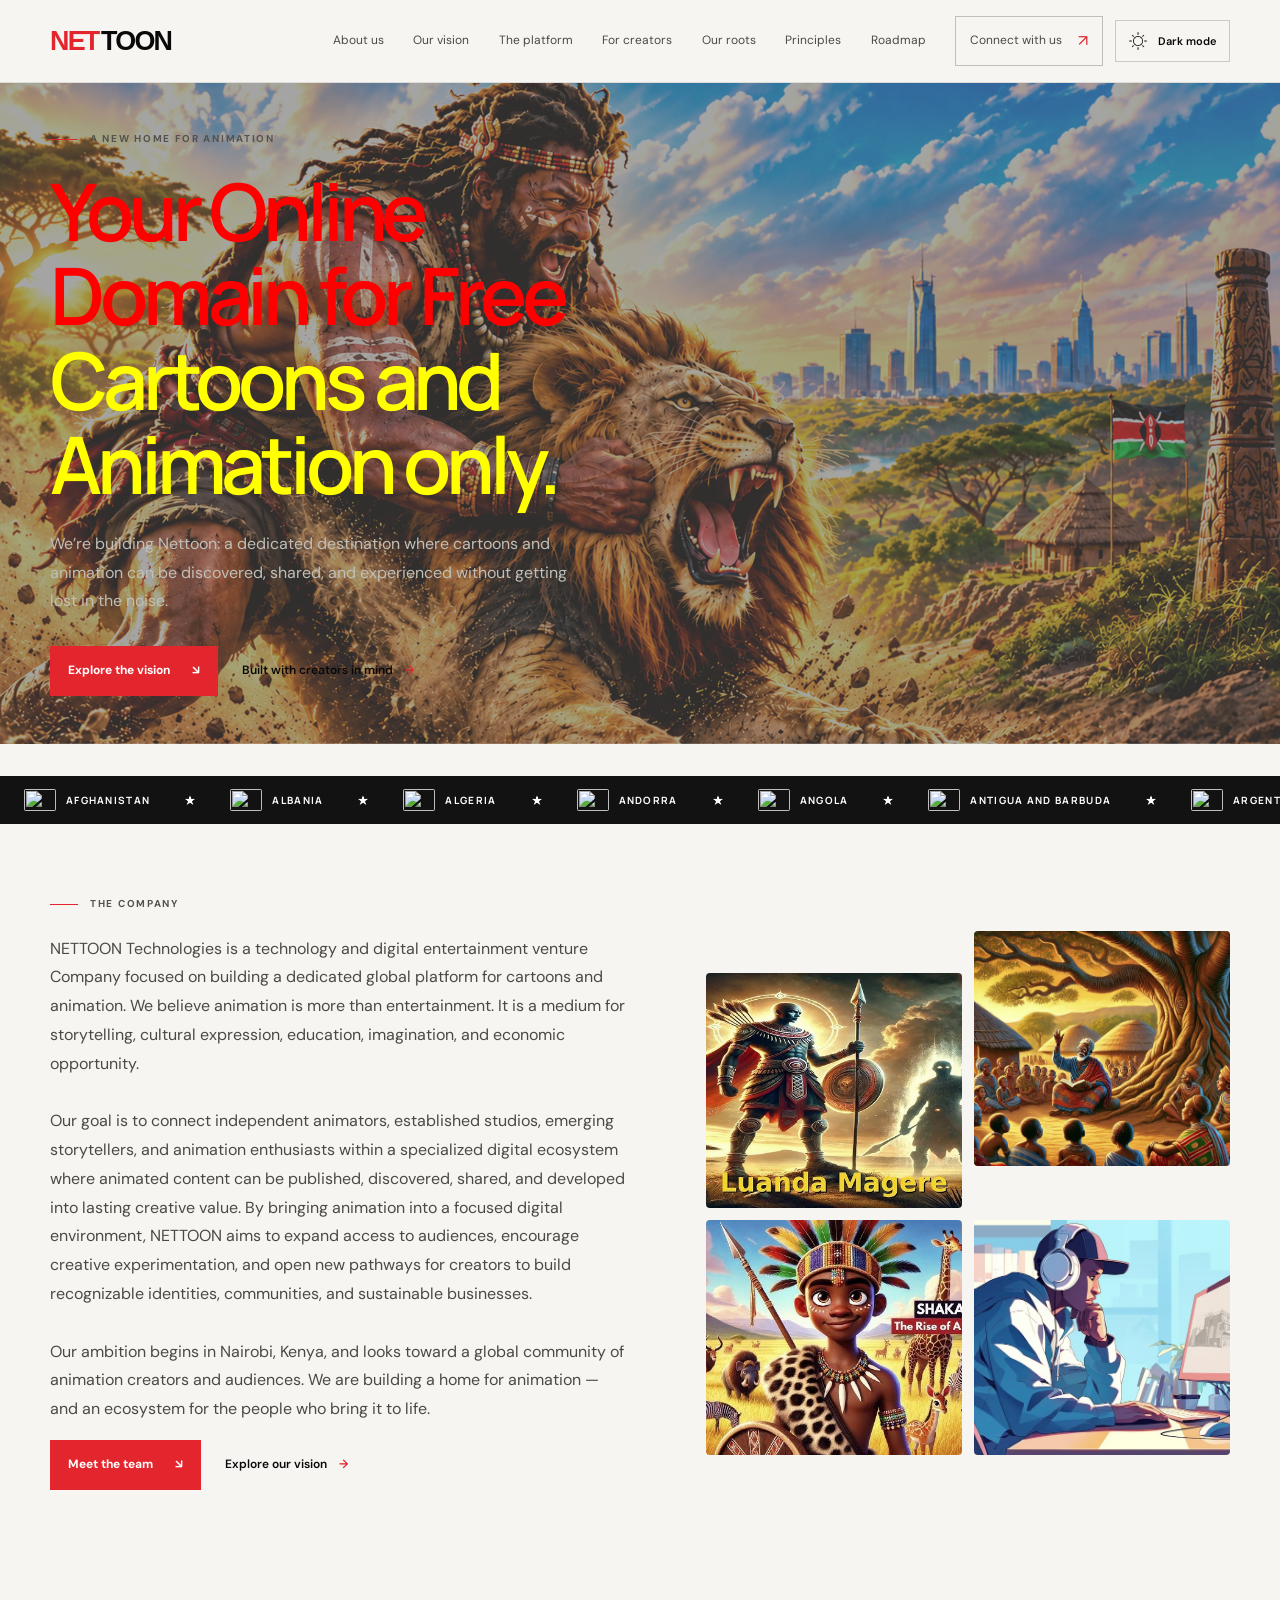
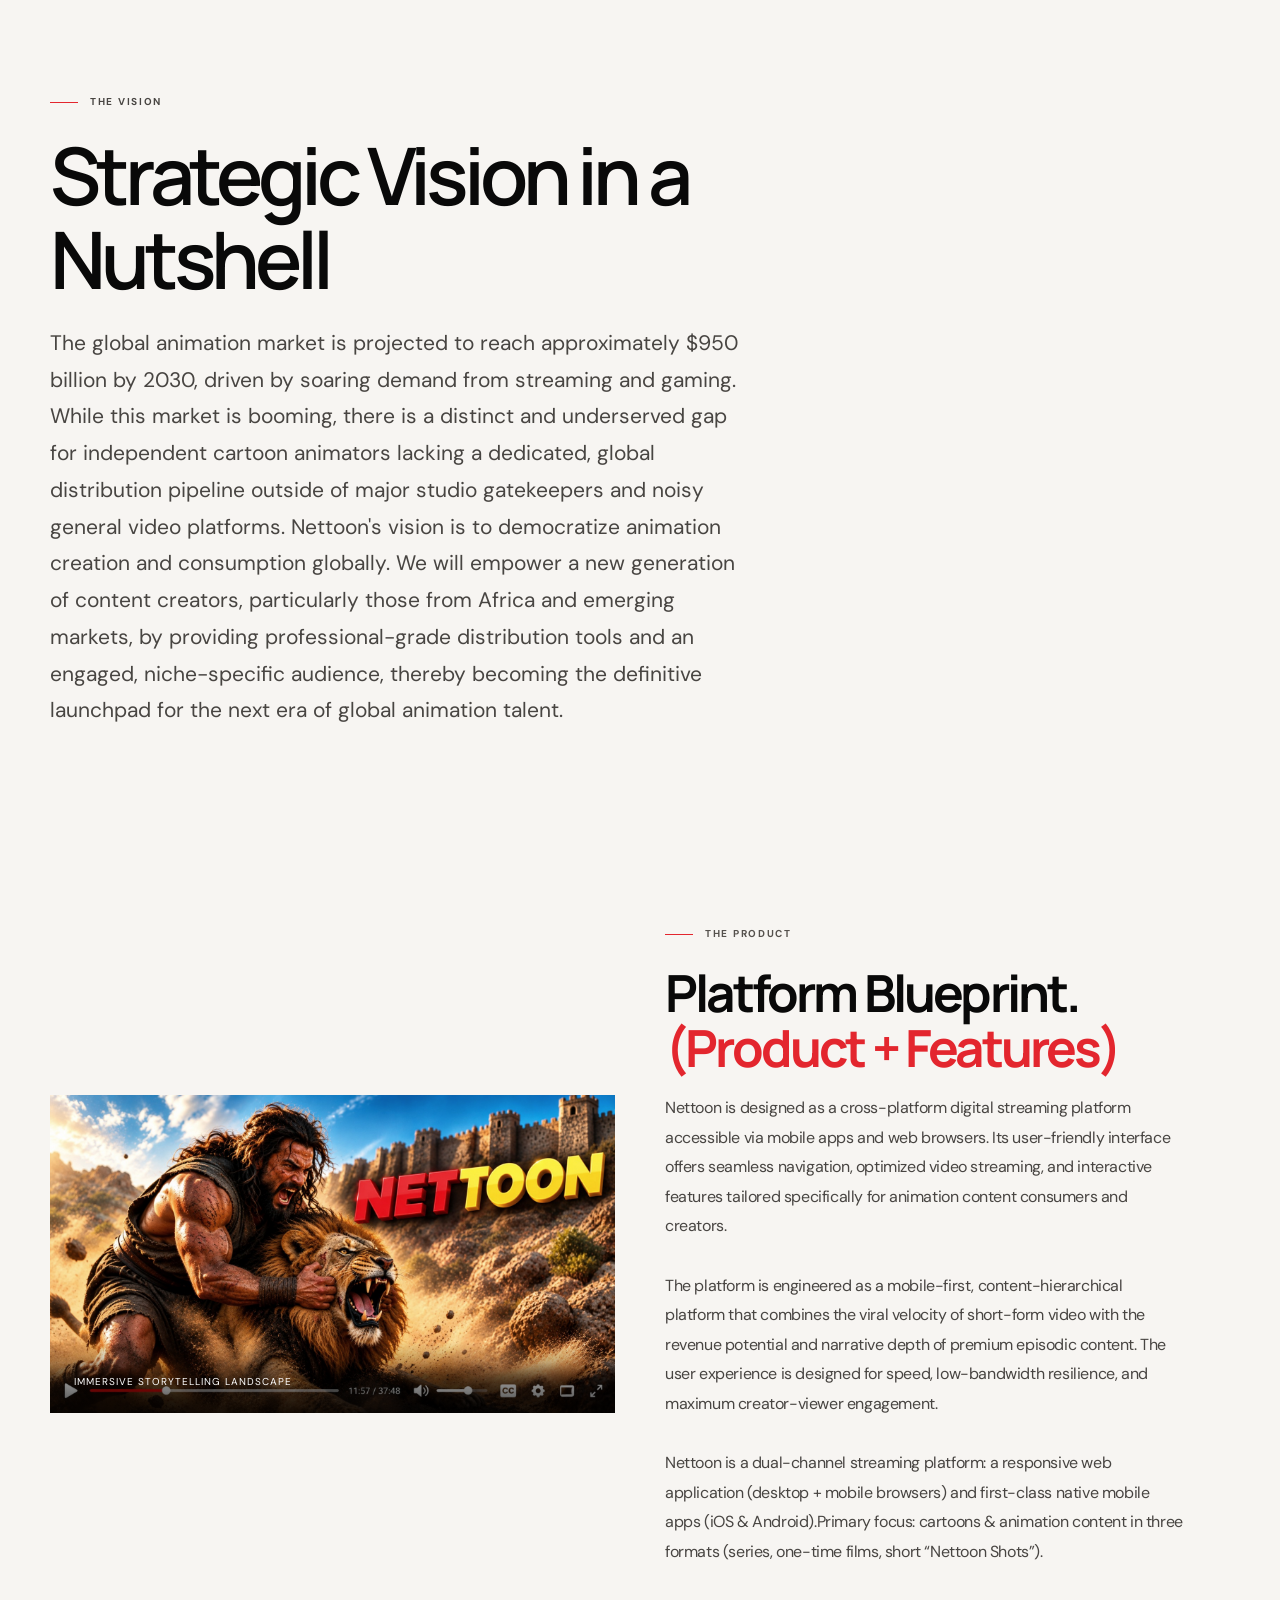
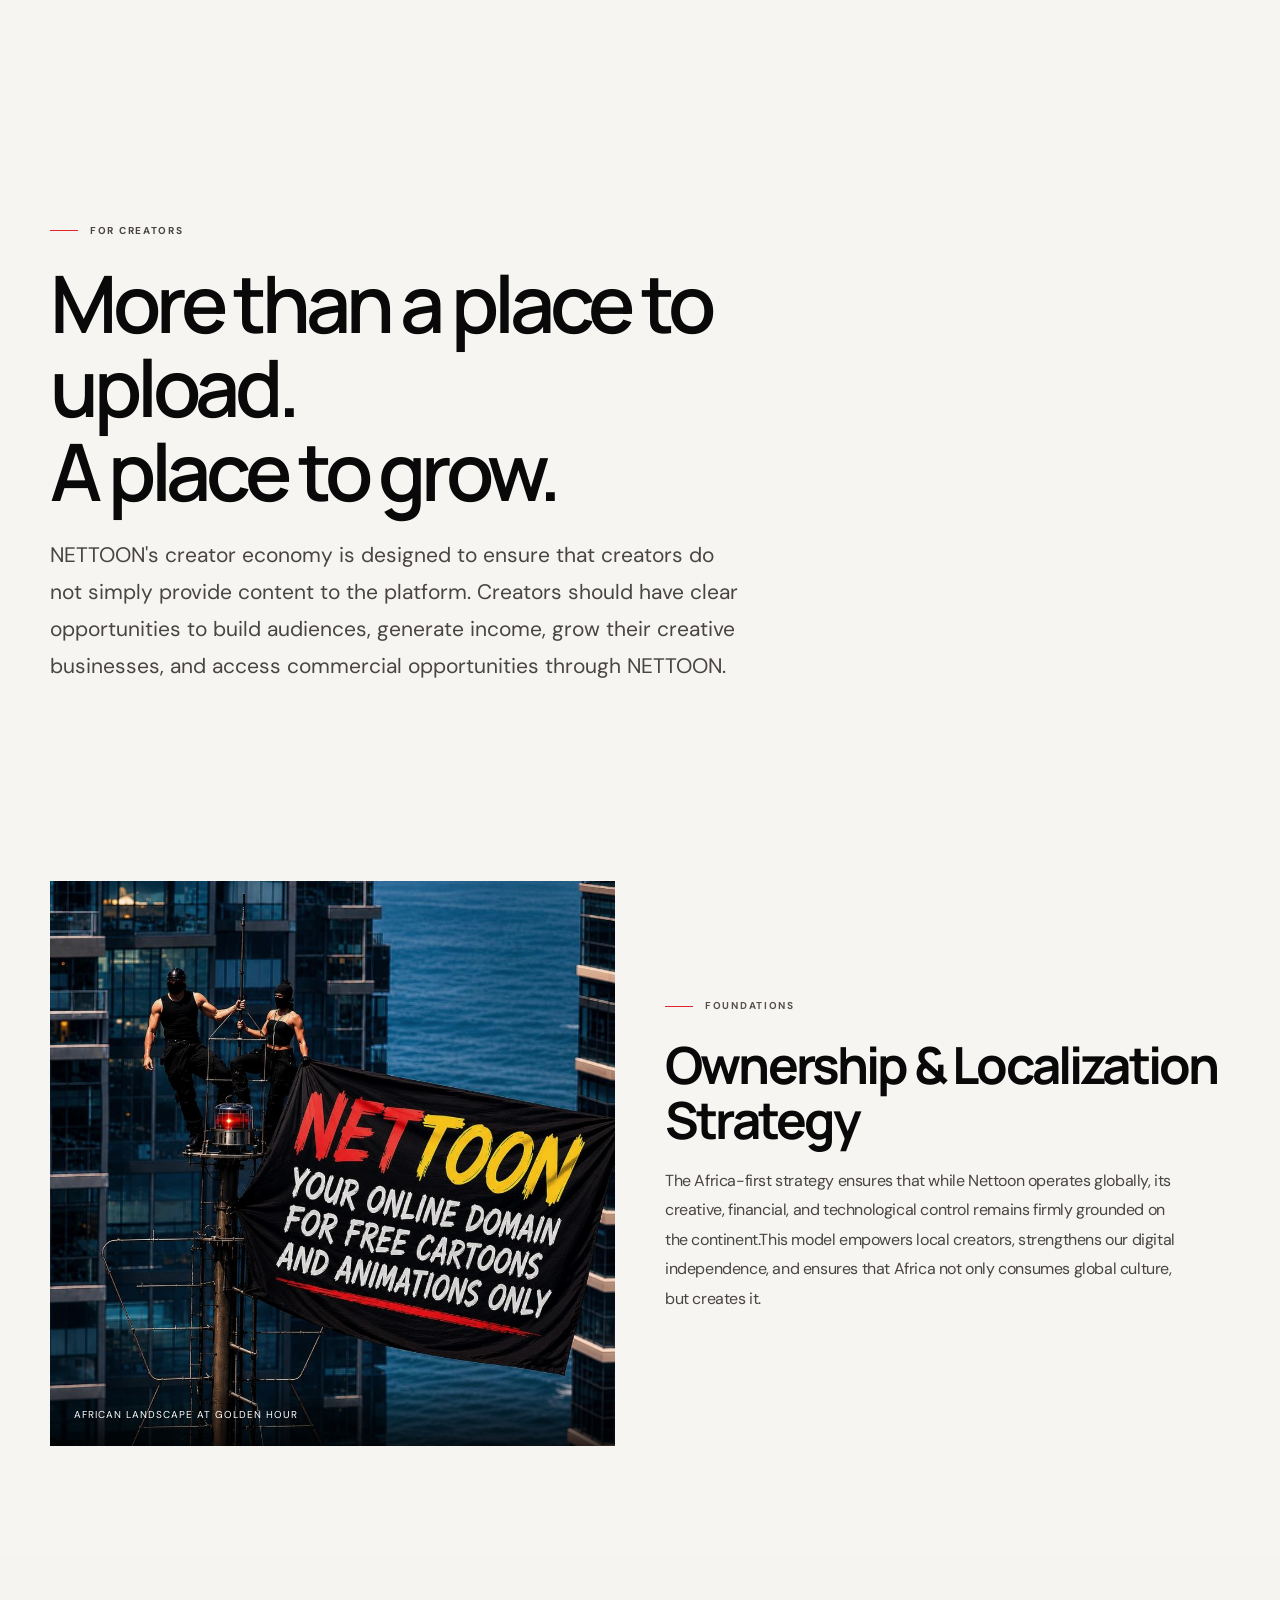
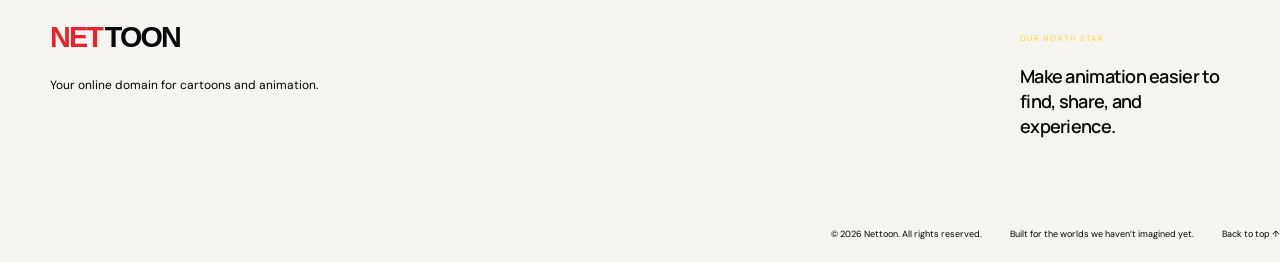
==== index.html @ c1ca2bbd "Add files via upload" ====
<!DOCTYPE html>
<html lang="en">

<head>
    <meta charset="UTF-8">
    <meta name="viewport" content="width=device-width, initial-scale=1.0">
    <meta name="theme-color" content="#f7f5f2">

    <meta name="description" content="Nettoon is building a dedicated home for cartoons and animation — connecting audiences, independent creators, and studios from Africa to the world.">

    <title>Home</title>

    <link rel="preconnect" href="https://fonts.googleapis.com">
    <link rel="preconnect" href="https://fonts.gstatic.com" crossorigin>

    <link href="https://fonts.googleapis.com/css2?family=DM+Sans:wght@400;500;600;700&family=Manrope:wght@400;500;600;700;800&display=swap" rel="stylesheet">

    <link rel="stylesheet" href="styles.css">
    <script src="script.js" defer></script>
</head>

<body>

   
<a class="skip-link" href="#main">Skip to content</a>

<header class="site-header" id="top">
    <div class="container nav-wrap">

        <!-- NETTOON logo -->
        <a class="brand" href="index.html" aria-label="Nettoon home">
            <span class="brand-word">
                <span class="brand-net">NET</span><span class="brand-toon">TOON</span>
            </span>
        </a>

        <!-- Hamburger: stays at the top-right -->
        <button
            class="menu-toggle"
            id="menu-toggle"
            type="button"
            aria-label="Open menu"
            aria-expanded="false"
            aria-controls="primary-nav"
        >
            <span></span>
            <span></span>
            <span></span>
        </button>

        <nav class="primary-nav" id="primary-nav" aria-label="Main navigation">
            <a href="about.html">About us</a>
            <a href="vision.html">Our vision</a>
            <a href="platform.html">The platform</a>
            <a href="creators.html">For creators</a>
            <a href="roots.html">Our roots</a>
            <a href="principles.html">Principles</a>
            <a href="roadmap.html">Roadmap</a>

            <div class="nav-actions">

                <!-- Contact link -->
                <a class="nav-cta" href="contact.html">
                    Connect with us
                    <span aria-hidden="true">↗</span>
                </a>

                <!-- Theme toggle at the bottom -->
                <button
                    class="theme-toggle"
                    type="button"
                    aria-label="Switch to dark mode"
                    title="Switch theme"
                >
                    <img
                        class="theme-toggle-icon"
                        src="theme.png"
                        alt=""
                        width="20"
                        height="20"
                    >
                    <span class="theme-label">Dark mode</span>
                </button>

            </div>
        </nav>

    </div>
</header>

    <main id="main">

        <section class="hero section-shell">

         <img
    class="hero-background-image"
    src="Simba Marara.png"
    alt=""
    aria-hidden="true"
>

            <div class="container hero-layout">

                <div class="hero-copy">

                    <p class="eyebrow">
                        <span class="eyebrow-line"></span>A new home for animation
                    </p>

                    <h1>
                        Your Online Domain for Free <br>
                        <em>Cartoons and Animation only.</em>
                    </h1>

                    <p class="hero-lede">
                        We’re building Nettoon: a dedicated destination where cartoons and animation can be discovered, shared, and experienced without getting lost in the noise.
                    </p>

                    <div class="hero-actions">

                        <a class="button button-primary" href="platform.html">
                            Explore the vision <span aria-hidden="true">↘</span>
                        </a>

                        <a class="text-link" href="creators.html">
                            Built with creators in mind <span aria-hidden="true">→</span>
                        </a>

                    </div>

                    <div class="hero-footnote" style="display: none;">
                        <span class="status-dot"></span>
                        Founded in Nairobi, Kenya
                        <span class="footnote-divider">/</span>
                        Built for a global audience
                    </div>

                </div>

              

            <div class="hero-bottom-rule"></div>

        </section>

   <section class="ticker" aria-label="Countries represented around the world">
    <div class="ticker-track" id="countryTicker"></div>
</section>


 <section class="about-hero">
            <div class="container about-hero-grid">

                <div>
                   <p class="eyebrow eyebrow-dark">
                        <span class="eyebrow-line"></span>The company
                    </p>

                    <h1 style="display:none">
                        NETTOON :
                        <em>Your Online Domain for Free Cartoons and Animations only.</em>
                    </h1>

                    <p class="about-hero-copy">
NETTOON Technologies is a technology and digital entertainment venture Company focused on building a dedicated
 global platform for cartoons and animation.

We believe animation is more than entertainment. It is a medium for storytelling, 
cultural expression, education, imagination, and economic opportunity.
<br><br>
Our goal is to connect independent animators, established studios, emerging storytellers,
 and animation enthusiasts within a specialized digital ecosystem where animated content
  can be published, discovered, shared, and developed into lasting creative value.

By bringing animation into a focused digital environment, NETTOON aims to expand access to
 audiences, encourage creative experimentation, and open new pathways for creators to build
  recognizable identities, communities, and sustainable businesses.
<br><br>
Our ambition begins in Nairobi, Kenya, and looks toward a global community of animation creators
 and audiences.

We are building a home for animation — and an ecosystem for the people who bring it to life.
                    </p>

                    <div class="hero-actions">
                        <a class="button button-primary" href="#team">
                            Meet the team <span aria-hidden="true">↘</span>
                        </a>

                        <a class="text-link" href="vision.html">
                            Explore our vision <span aria-hidden="true">→</span>
                        </a>
                    </div>
                </div>

                <div class="about-photo-mosaic" aria-label="Placeholder images representing the Nettoon team and creative community">

                    <img src="lwanda magere (1).png" alt="Mockup image of a collaborative team meeting">

                    <img src="12 (1).png" alt="Mockup image of creative teammates working together">

                    <img src="images (2).jpeg" alt="Mockup image of a team brainstorming">

                    <img src="IMG-20260404-WA0005.jpg" alt="Mockup image of a team discussion">

                    <span class="about-photo-label" style="display:none">Mockup imagery · replace before launch</span>
                </div>

            </div>
        </section>

         <section class="subpage-hero">
            <div class="container">
                <p class="eyebrow">
                    <span class="eyebrow-line"></span>
                The Vision
                </p>

                <h1>Strategic Vision in a Nutshell</h1>

                <p class="hero-lede">
                    The global animation market is projected to reach approximately $950 billion by
                     2030, driven by soaring demand from streaming and gaming. While this market is booming, 
                    there is a distinct and underserved gap for independent cartoon animators lacking
                     a dedicated, global distribution pipeline outside of major studio gatekeepers
                      and noisy general video platforms.
Nettoon's vision is to democratize animation creation and consumption globally. We will empower
 a new generation of content creators, particularly those from Africa and emerging markets,
  by providing professional-grade distribution tools and an engaged, niche-specific audience,
   thereby becoming the definitive launchpad for the next era of global animation talent.</p>

            </div>
        </section>


        
       <section class="section editorial-photo-section">
            <div class="container editorial-photo-layout">
                <div class="editorial-photo-copy">
                    <p class="eyebrow eyebrow-dark">
                        <span class="eyebrow-line"></span>
                    The Product
                    </p>

          <h2>
                   Platform Blueprint.<br>
                        <em>(Product + Features)</em>
                    </h2>

                    <p class="large-copy">

Nettoon is designed as a cross-platform digital streaming platform accessible via mobile apps and web browsers. Its user-friendly interface offers seamless navigation, optimized video streaming, and interactive features tailored specifically for animation content consumers and creators.
<br><br>The platform is engineered as a mobile-first, content-hierarchical platform that combines the viral velocity of short-form video with the revenue potential and narrative depth of premium episodic content. The user experience is designed for speed, low-bandwidth resilience, and maximum creator-viewer engagement.
<br><br>Nettoon is a dual-channel streaming platform: a responsive web application (desktop + mobile browsers) and first-class native mobile apps (iOS & Android).Primary focus: cartoons & animation content in three formats (series, one-time films, short “Nettoon Shots”).


               </div>

                <figure class="editorial-photo">
                    <img
                        src="simba.jpg"
                        alt="Immersive storytelling landscape"
                        loading="lazy"
                    >
                    <figcaption>Immersive storytelling landscape</figcaption>
                </figure>
            </div>
        </section>


         <section class="subpage-hero">

            <div class="container">

                <p class="eyebrow">
                    <span class="eyebrow-line"></span>For Creators
                </p>

                <h1>
                    More than a place to upload.<br>
                    A place to grow.
                </h1>

                <p class="hero-lede">
NETTOON's creator economy is designed to ensure that creators do not simply provide content to the
 platform. Creators should have clear opportunities to build audiences, generate income, grow 
 their creative businesses, and access commercial opportunities through NETTOON.                </p>

            

            </div>

        </section>

        
        <section class="section editorial-photo-section">
            <div class="container editorial-photo-layout">
                <div class="editorial-photo-copy">
                    <p class="eyebrow eyebrow-dark">
                        <span class="eyebrow-line"></span>
                    Foundations
                    </p>

                    <h2>Ownership & Localization Strategy</h2>

                    <p class="large-copy">
                   The Africa-first strategy ensures that while Nettoon operates globally, 
                   its creative, financial, and technological control remains firmly grounded on
                    the continent.This model empowers local creators, strengthens our digital 
                    independence, and ensures that Africa not only consumes global culture, 
                    but creates it.</p>
                </div>

                <figure class="editorial-photo">
                    <img
                        src="2.jpeg"
                        alt="African landscape at golden hour"
                        loading="lazy"
                    >
                    <figcaption>African landscape at golden hour</figcaption>
                </figure>
            </div>
        </section>

 

    </main>

    <footer class="site-footer">

        <div class="container footer-main">

            <div class="footer-brand-block">

                <a class="brand brand-footer" href="index.html" aria-label="Nettoon home">

       
<a class="brand brand-footer" href="index.html" aria-label="Nettoon home">
    <span class="brand-word">
        <span class="brand-net">NET</span><span class="brand-toon">TOON</span>
    </span>
</a>


                <p>Your online domain for cartoons and animation.</p>

                <span class="footer-origin" style="display: none;">Made with ambition in Nairobi, Kenya.</span>

            </div>



       

            <div class="footer-note">
                <span class="footer-note-label">OUR NORTH STAR</span>
                <p>Make animation easier to find, share, and experience.</p>

            </div>

        </div>

        <div class="container footer-bottom">
            <span>© <span id="year"></span> Nettoon. All rights reserved.</span>
            <span>Built for the worlds we haven’t imagined yet.</span>
            <a href="index.html#top">Back to top ↑</a>
        </div>

    </footer>

    <div class="toast" role="status" aria-live="polite" aria-atomic="true"></div>

</body>
</html>
---- styles.css ----
:root {
  --ink: #10110f;
  --ink-soft: #191a17;
  --paper: #f2efe8;
  --paper-deep: #e7e1d6;
  --white: #fbfaf7;
  --muted: #a7a69e;
  --muted-dark: #65645d;
  --clay: #b85f42;
  --clay-light: #d58a65;
  --ochre: #d4a95f;
  --line-dark: rgba(255,255,255,.14);
  --line-light: rgba(16,17,15,.17);
  --font-body: "DM Sans",Arial,sans-serif;
  --font-display: "Manrope",Arial,sans-serif;
  --container: 1180px;
}
* {
  box-sizing: border-box;
}
html {
  scroll-behavior: smooth;
  scroll-padding-top: 88px;
}
body {
  margin: 0;
  background: transparent;
  color: var(--white);
  font-family: var(--font-body);
  font-size: 16px;
  line-height: 1.65;
  -webkit-font-smoothing: antialiased;
}
body.menu-open {
  overflow: hidden;
}
a {
  color: inherit;
  text-decoration: none;
}
button {
  font: inherit;
  cursor: pointer;
}
::selection {
  background: var(--ochre);
  color: var(--ink);
}
.container {
  width: min(var(--container),calc(100% - 56px));
  margin-inline: auto;
}
.section {
  padding: 112px 0;
}
.section-shell {
  position: relative;
  overflow: hidden;
}
.skip-link {
  position: fixed;
  left: 16px;
  top: -80px;
  z-index: 1000;
  background: var(--ochre);
  color: var(--ink);
  padding: 10px 14px;
  border-radius: 4px;
}
.skip-link:focus {
  top: 16px;
}
.site-header {
  position: sticky;
  top: 0;
  z-index: 100;
  background: rgba(16,17,15,.92);
  backdrop-filter: blur(18px);
  border-bottom: 1px solid rgba(255,255,255,.09);
}
.nav-wrap {
  min-height: 82px;
  display: flex;
  align-items: center;
  justify-content: space-between;
  gap: 32px;
}
.brand {
  display: inline-flex;
  align-items: center;
  gap: 10px;
  flex-shrink: 0;
}
.brand-mark {
  width: 34px;
  height: 34px;
  border: 1px solid var(--ochre);
  color: var(--ochre);
  display: grid;
  place-items: center;
  font-family: var(--font-display);
  font-weight: 800;
  font-size: 18px;
  transform: rotate(-7deg);
  border-radius: 9px 2px 9px 2px;
}
.brand-mark span {
  transform: rotate(7deg);
}
.brand-word {
  font: 800 23px/1 var(--font-display);
  letter-spacing: -.08em;
}
.brand-word span {
  color: var(--ochre);
}
.primary-nav {
  display: flex;
  align-items: center;
  justify-content: center;
  gap: clamp(16px,2.3vw,34px);
}
.primary-nav a {
  color: #c8c7c0;
  font-size: 12px;
  transition: color .2s;
}
.primary-nav a:hover,.primary-nav a:focus-visible {
  color: var(--ochre);
}
.nav-cta {
  display: inline-flex;
  align-items: center;
  gap: 16px;
  padding: 11px 14px;
  border: 1px solid rgba(255,255,255,.23);
  font-size: 12px;
  white-space: nowrap;
  transition: background .2s,color .2s,border-color .2s;
}
.nav-cta span {
  color: var(--ochre);
  font-size: 16px;
}
.nav-cta:hover {
  background: var(--ochre);
  color: var(--ink);
  border-color: var(--ochre);
}
.nav-cta:hover span {
  color: var(--ink);
}
.menu-toggle {
  display: none;
}
.eyebrow {
  display: flex;
  align-items: center;
  gap: 12px;
  margin: 0 0 22px;
  color: #c5c3b9;
  font-size: 10px;
  font-weight: 700;
  letter-spacing: .17em;
  text-transform: uppercase;
}
.eyebrow-dark {
  color: #6c6b62;
}
.eyebrow-line {
  display: inline-block;
  width: 28px;
  height: 1px;
  background: var(--ochre);
}
h1,h2,h3,p {
  margin-top: 0;
}
h1,h2 {
  font-family: var(--font-display);
  letter-spacing: -.065em;
  font-weight: 600;
}
h1 {
  font-size: clamp(44px,6.2vw,82px);
  line-height: 1.06;
  margin-bottom: 24px;
  max-width: 760px;
}
h2 {
  font-size: clamp(36px,4.6vw,60px);
  line-height: 1.12;
  margin-bottom: 24px;
}
h1 em,h2 em {
  color: var(--ochre);
  font-style: normal;
}
.section-light h2 em,.section-paper h2 em {
  color: var(--clay);
}
.large-copy {
  font-size: clamp(18px,1.7vw,22px);
  line-height: 1.55;
  letter-spacing: -.025em;
}
.button {
  display: inline-flex;
  align-items: center;
  justify-content: center;
  gap: 22px;
  padding: 14px 18px;
  min-height: 50px;
  font-size: 12px;
  font-weight: 700;
  transition: transform .2s,background .2s,color .2s;
}
.button:hover {
  transform: translateY(-2px);
}
.button-primary {
  background: var(--ochre);
  color: var(--ink);
}
.button-primary:hover {
  background: #e0bb79;
}
.button-dark {
  background: var(--ink);
  color: var(--white);
}
.button-dark:hover {
  background: var(--clay);
}
.text-link {
  display: inline-flex;
  align-items: center;
  gap: 12px;
  font-size: 12px;
  font-weight: 600;
}
.text-link span {
  color: var(--ochre);
  transition: transform .2s;
}
.text-link:hover span {
  transform: translateX(4px);
}
.text-link-dark {
  color: var(--ink);
}
.text-link-dark span {
  color: var(--clay);
}
.underlined-link {
  display: inline-flex;
  gap: 24px;
  padding-bottom: 7px;
  border-bottom: 1px solid var(--ink);
  font-size: 12px;
  font-weight: 700;
}
.underlined-link span {
  color: var(--clay);
}
.hero {
  min-height: 690px;
  display: flex;
  align-items: center;
  background: var(--ink);
}
.hero-grid-pattern {
  position: absolute;
  inset: 0;
  pointer-events: none;
  opacity: .15;
  background-image: linear-gradient(rgba(255,255,255,.08) 1px,transparent 1px),linear-gradient(90deg,rgba(255,255,255,.08) 1px,transparent 1px);
  background-size: 80px 80px;
  mask-image: linear-gradient(90deg,black,transparent 85%);
}
.hero-layout {
  display: grid;
  grid-template-columns: 1.04fr .96fr;
  align-items: center;
  gap: 40px;
  padding-block: 88px 95px;
  position: relative;
  z-index: 1;
}
.hero-copy {
  position: relative;
  z-index: 2;
}
.hero-lede {
  max-width: 520px;
  color: #c0bfb7;
  font-size: 16px;
  line-height: 1.8;
  margin-bottom: 30px;
}
.hero-actions {
  display: flex;
  flex-wrap: wrap;
  align-items: center;
  gap: 24px;
}
.hero-footnote {
  display: flex;
  align-items: center;
  gap: 10px;
  color: #85857d;
  margin-top: 54px;
  font-size: 10px;
  letter-spacing: .04em;
}
.status-dot {
  width: 6px;
  height: 6px;
  border-radius: 50%;
  background: var(--ochre);
  box-shadow: 0 0 0 4px rgba(212,169,95,.12);
}
.footnote-divider {
  color: #4d4e47;
}
.hero-art {
  min-height: 470px;
  position: relative;
  isolation: isolate;
}
.art-orbit {
  position: absolute;
  border: 1px solid rgba(212,169,95,.2);
  border-radius: 50%;
  transform: rotate(-28deg);
}
.orbit-one {
  width: 420px;
  height: 230px;
  top: 95px;
  left: 10px;
}
.orbit-two {
  width: 350px;
  height: 440px;
  top: 10px;
  left: 50px;
  transform: rotate(37deg);
  border-color: rgba(255,255,255,.12);
}
.art-core {
  position: absolute;
  width: 116px;
  height: 116px;
  border-radius: 50%;
  background: var(--ochre);
  color: var(--ink);
  left: 42%;
  top: 38%;
  display: flex;
  flex-direction: column;
  justify-content: center;
  align-items: center;
  box-shadow: 0 0 0 18px rgba(212,169,95,.06),0 0 70px rgba(212,169,95,.13);
  z-index: 2;
}
.art-core span {
  font: 800 35px/.9 var(--font-display);
  letter-spacing: -.09em;
}
.art-core small {
  margin-top: 8px;
  font-size: 7px;
  line-height: 1.3;
  letter-spacing: .12em;
  text-align: center;
}
.art-card {
  position: absolute;
  width: 175px;
  height: 190px;
  padding: 13px;
  background: #24241f;
  border: 1px solid rgba(255,255,255,.15);
  box-shadow: 0 20px 50px rgba(0,0,0,.25);
}
.art-card-one {
  top: 15px;
  left: 0;
  transform: rotate(-8deg);
}
.art-card-two {
  top: 120px;
  right: 0;
  transform: rotate(7deg);
  background: #33312a;
}
.art-card-three {
  bottom: 15px;
  left: 20%;
  transform: rotate(4deg);
  background: #9b4d35;
}
.art-index {
  font-size: 8px;
  letter-spacing: .14em;
  color: #c8c5b9;
}
.art-card-label {
  position: absolute;
  left: 13px;
  bottom: 12px;
  font-size: 10px;
  font-weight: 600;
}
.shape-sun {
  width: 64px;
  height: 64px;
  border-radius: 50%;
  background: var(--clay-light);
  margin: 17px auto 0;
}
.shape-horizon {
  height: 32px;
  background: var(--ochre);
  clip-path: polygon(0 100%,0 70%,25% 15%,45% 65%,65% 5%,100% 70%,100% 100%);
  margin-top: -2px;
}
.shape-face {
  width: 78px;
  height: 83px;
  margin: 16px auto 0;
  border-radius: 45% 45% 38% 38%;
  background: #d9ad7a;
  position: relative;
  transform: rotate(-5deg);
}
.shape-face i {
  position: absolute;
  top: 31px;
  left: 22px;
  width: 5px;
  height: 7px;
  border-radius: 50%;
  background: #27251f;
}
.shape-face i:nth-child(2) {
  left: 52px;
}
.shape-face b {
  position: absolute;
  top: 51px;
  left: 33px;
  width: 17px;
  height: 7px;
  border-bottom: 2px solid #27251f;
  border-radius: 50%;
}
.shape-frame {
  width: 95px;
  height: 68px;
  margin: 16px auto 0;
  border: 1px solid rgba(255,255,255,.65);
  display: grid;
  place-items: center;
  background: rgba(16,17,15,.16);
}
.shape-frame span {
  font-size: 24px;
  color: var(--white);
}
.art-caption {
  position: absolute;
  bottom: -22px;
  left: 12px;
  display: flex;
  align-items: center;
  gap: 10px;
  font-size: 8px;
  letter-spacing: .15em;
  color: #89877d;
}
.caption-line {
  display: inline-block;
  height: 1px;
  width: 25px;
  background: var(--ochre);
}
.hero-bottom-rule {
  position: absolute;
  bottom: 0;
  left: 0;
  width: 100%;
  height: 1px;
  background: var(--line-dark);
}
.ticker {
  overflow: hidden;
  background: var(--ochre);
  color: var(--ink);
  white-space: nowrap;
}
.ticker-track {
  display: flex;
  justify-content: space-around;
  align-items: center;
  gap: 32px;
  min-width: max-content;
  padding: 13px 24px;
  font: 700 10px/1 var(--font-display);
  letter-spacing: .13em;
  text-transform: uppercase;
}
.ticker-track b {
  font-size: 16px;
  font-weight: 400;
}
.section-light {
  background: var(--paper);
  color: var(--ink);
}
.split-layout {
  display: grid;
  grid-template-columns: 1.05fr .95fr;
  gap: 100px;
  align-items: start;
}
.split-layout h2 {
  max-width: 580px;
}
.vision-copy {
  padding-top: 33px;
  color: #57564f;
}
.vision-copy .large-copy {
  color: var(--ink);
}
.vision-copy>p:not(.large-copy) {
  max-width: 490px;
  margin-bottom: 25px;
}
.vision-copy .underlined-link {
  margin-top: 10px;
}
.section-ink {
  background: var(--ink);
  color: var(--white);
}
.section-heading {
  margin-bottom: 50px;
}
.section-heading h2 {
  margin-bottom: 0;
}
.section-heading-row {
  display: flex;
  align-items: end;
  justify-content: space-between;
  gap: 60px;
}
.heading-aside {
  color: #a5a49b;
  max-width: 330px;
  font-size: 13px;
  line-height: 1.8;
  margin-bottom: 5px;
}
.platform-grid {
    display: grid;
    grid-template-columns: repeat(3, minmax(0, 1fr));
    column-gap: 24px;
    row-gap: 24px;
    border: none;
}
.platform-card {
  position: relative;
  padding: 28px 22px 26px;
  min-height: 390px;
  border-right: 1px solid var(--line-dark);
  display: flex;
  flex-direction: column;
  align-items: flex-start;
}
.platform-card:first-child {
  border-left: 1px solid var(--line-dark);
}
.card-number {
  color: var(--ochre);
  font-size: 10px;
  letter-spacing: .12em;
}
.card-graphic {
  position: relative;
  width: 100%;
  height: 132px;
  margin: 16px 0 23px;
  overflow: hidden;
}
.platform-card h3 {
  font: 600 20px/1.3 var(--font-display);
  letter-spacing: -.04em;
  margin-bottom: 12px;
}
.platform-card p {
  color: #a9a89f;
  font-size: 12px;
  line-height: 1.8;
  margin-bottom: 24px;
}
.card-tag {
  margin-top: auto;
  padding-top: 10px;
  border-top: 1px solid var(--line-dark);
  width: 100%;
  color: #c8c5b9;
  font-size: 9px;
  letter-spacing: .12em;
  text-transform: uppercase;
}
.graphic-discover {
  background: #23231f;
}
.graphic-ring {
  position: absolute;
  width: 120px;
  height: 120px;
  border: 1px solid var(--ochre);
  border-radius: 50%;
  left: 50%;
  top: 4px;
  transform: translateX(-50%);
}
.graphic-ring:before,.graphic-ring:after {
  content: "";
  position: absolute;
  border: 1px solid rgba(212,169,95,.55);
  border-radius: 50%;
  inset: 15px;
}
.graphic-ring:after {
  inset: 32px;
}
.graphic-dot {
  position: absolute;
  width: 18px;
  height: 18px;
  border-radius: 50%;
  background: var(--clay-light);
  left: 48%;
  top: 45%;
}
.graphic-line {
  position: absolute;
  width: 100px;
  height: 1px;
  background: rgba(255,255,255,.4);
  top: 50%;
  left: 10%;
  transform: rotate(-35deg);
}
.graphic-series {
  display: flex;
  gap: 7px;
  align-items: center;
  justify-content: center;
  background: #292923;
}
.graphic-series span {
  width: 24px;
  height: 82px;
  background: var(--clay);
  transform: skewY(-14deg);
}
.graphic-series span:nth-child(2) {
  height: 106px;
  background: var(--ochre);
}
.graphic-series span:nth-child(3) {
  height: 65px;
  background: #7f8b6c;
}
.graphic-series span:nth-child(4) {
  height: 92px;
  background: #c8b9a0;
}
.graphic-community {
  background: #23231f;
}
.community-node {
  position: absolute;
  width: 33px;
  height: 33px;
  border-radius: 50%;
  border: 1px solid var(--ochre);
  background: #35342b;
  z-index: 1;
}
.node-a {
  top: 15px;
  left: 18%;
}
.node-b {
  top: 65px;
  left: 45%;
  background: var(--clay);
  border-color: var(--clay-light);
}
.node-c {
  top: 18px;
  right: 14%;
}
.community-connector {
  position: absolute;
  top: 44px;
  left: 25%;
  width: 55%;
  height: 40px;
  border-top: 1px solid #827c66;
  border-left: 1px solid #827c66;
  border-right: 1px solid #827c66;
}
.graphic-create {
  background: #23231f;
}
.create-slab {
  position: absolute;
  width: 72px;
  height: 83px;
  border: 1px solid var(--ochre);
  transform: skewY(-28deg) rotate(20deg);
}
.slab-a {
  left: 13%;
  top: 17px;
  background: rgba(212,169,95,.13);
}
.slab-b {
  left: 34%;
  top: 29px;
  background: rgba(184,95,66,.42);
  border-color: var(--clay-light);
}
.slab-c {
  left: 55%;
  top: 40px;
  background: rgba(127,139,108,.25);
  border-color: #9aa184;
}
.section-note {
  margin: 18px 0 0;
  color: #77776f;
  font-size: 10px;
}
.section-paper {
  background: var(--paper);
  color: var(--ink);
}
.creator-layout {
  display: grid;
  grid-template-columns: .9fr 1.1fr;
  align-items: center;
  gap: 100px;
}
.creator-visual {
  min-height: 510px;
  position: relative;
  overflow: hidden;
  background: #d8d0c1;
  color: var(--ink);
  padding: 28px;
}
.creator-grid {
  position: absolute;
  inset: 0;
  opacity: .4;
  background-image: linear-gradient(rgba(16,17,15,.14) 1px,transparent 1px),linear-gradient(90deg,rgba(16,17,15,.14) 1px,transparent 1px);
  background-size: 35px 35px;
}
.creator-big-type {
  position: absolute;
  z-index: 1;
  left: 28px;
  top: 110px;
  font: 800 clamp(56px,6vw,88px)/.92 var(--font-display);
  letter-spacing: -.09em;
}
.creator-big-type span {
  color: var(--clay);
}
.creator-stamp {
  position: absolute;
  width: 130px;
  height: 130px;
  border: 1px solid var(--ink);
  border-radius: 50%;
  right: 24px;
  top: 30px;
  display: flex;
  flex-direction: column;
  align-items: center;
  justify-content: center;
  gap: 3px;
  transform: rotate(12deg);
  font-size: 8px;
  letter-spacing: .12em;
}
.creator-stamp b {
  color: var(--clay);
  font-size: 35px;
  font-weight: 400;
  line-height: 1.1;
}
.creator-bottom-label {
  position: absolute;
  bottom: 22px;
  left: 28px;
  font-size: 9px;
  font-weight: 700;
  letter-spacing: .14em;
}
.creator-copy .large-copy {
  color: var(--ink);
}
.creator-copy>p:not(.eyebrow) {
  color: #5c5b54;
}
.check-list {
  list-style: none;
  padding: 0;
  margin: 30px 0 32px;
  border-top: 1px solid var(--line-light);
}
.check-list li {
  display: flex;
  gap: 18px;
  padding: 12px 0;
  border-bottom: 1px solid var(--line-light);
  font-size: 12px;
  font-weight: 600;
}
.check-list li span {
  color: var(--clay);
  font-size: 10px;
}
.section-terracotta {
  background: var(--clay);
  color: var(--white);
}
.roots-layout {
  display: grid;
  grid-template-columns: 1fr .9fr;
  gap: 90px;
  align-items: center;
}
.roots-copy h2 em {
  color: #f0c98a;
}
.roots-copy>p:not(.eyebrow) {
  color: rgba(255,255,255,.82);
  max-width: 550px;
}
.roots-copy .large-copy {
  color: var(--white);
}
.roots-art {
  position: relative;
  min-height: 430px;
  overflow: hidden;
  background: #8e462f;
  border: 1px solid rgba(255,255,255,.22);
}
.roots-sun {
  position: absolute;
  width: 220px;
  height: 220px;
  border-radius: 50%;
  background: var(--ochre);
  top: 50px;
  left: 50%;
  transform: translateX(-50%);
}
.roots-pattern {
  position: absolute;
  width: 120%;
  height: 100px;
  left: -10%;
  border-block: 1px solid rgba(16,17,15,.6);
  background: repeating-linear-gradient(135deg,transparent 0 16px,rgba(16,17,15,.5) 17px 18px,transparent 19px 33px);
}
.pattern-one {
  top: 55px;
  transform: rotate(17deg);
}
.pattern-two {
  top: 165px;
  transform: rotate(-14deg);
}
.pattern-three {
  top: 265px;
  transform: rotate(8deg);
}
.roots-label {
  position: absolute;
  bottom: 18px;
  left: 18px;
  right: 18px;
  display: flex;
  gap: 12px;
  align-items: center;
  justify-content: center;
  padding-top: 12px;
  border-top: 1px solid rgba(255,255,255,.35);
  font-size: 9px;
  letter-spacing: .18em;
}
.roots-label i {
  color: var(--ochre);
  font-style: normal;
}
.principles-grid {
  display: grid;
  grid-template-columns: repeat(4,1fr);
  border-top: 1px solid var(--line-light);
  border-bottom: 1px solid var(--line-light);
}
.principle {
  padding: 26px 22px 25px 0;
  margin-right: 22px;
  border-right: 1px solid var(--line-light);
}
.principle:last-child {
  border-right: 0;
  margin-right: 0;
}
.principle-index {
  color: var(--clay);
  font-size: 9px;
  font-weight: 700;
  letter-spacing: .15em;
}
.principle h3 {
  font: 700 19px/1.3 var(--font-display);
  letter-spacing: -.04em;
  margin: 30px 0 12px;
}
.principle p {
  color: #5e5d56;
  font-size: 12px;
  line-height: 1.8;
  margin-bottom: 0;
}
.roadmap-layout {
  display: grid;
  grid-template-columns: .85fr 1.15fr;
  gap: 100px;
}
.roadmap-intro {
  color: #aaa99f;
  max-width: 390px;
  font-size: 14px;
  line-height: 1.85;
  margin-top: 30px;
}
.roadmap-list {
  border-top: 1px solid var(--line-dark);
}
.roadmap-list article {
  display: grid;
  grid-template-columns: 35px 1fr auto;
  gap: 20px;
  align-items: start;
  padding: 23px 0;
  border-bottom: 1px solid var(--line-dark);
}
.roadmap-step {
  color: var(--ochre);
  font-size: 10px;
  padding-top: 4px;
}
.roadmap-list h3 {
  font: 600 17px/1.4 var(--font-display);
  margin-bottom: 5px;
  letter-spacing: -.03em;
}
.roadmap-list p {
  color: #a6a59b;
  font-size: 12px;
  margin-bottom: 0;
}
.roadmap-state {
  color: #8e8d83;
  font-size: 8px;
  letter-spacing: .13em;
  padding-top: 6px;
  white-space: nowrap;
}
.roadmap-disclaimer {
  margin-top: 24px;
  color: #73736b;
  font-size: 10px;
}
.connect-layout {
  display: grid;
  grid-template-columns: 1fr .8fr;
  gap: 100px;
  align-items: center;
}
.connect-layout>div:first-child>p:not(.eyebrow) {
  max-width: 520px;
  color: #5c5b54;
}
.connect-panel {
  padding: 26px;
  border: 1px solid var(--line-light);
  background: rgba(255,255,255,.24);
}
.connect-panel-top {
  display: flex;
  justify-content: space-between;
  gap: 12px;
  padding-bottom: 15px;
  border-bottom: 1px solid var(--line-light);
  font-size: 8px;
  letter-spacing: .13em;
  color: #65645d;
}
.connect-panel>p:not(.small-note) {
  margin: 25px 0 16px;
  font-size: 13px;
  color: #5d5b54;
}
.contact-email {
  display: flex;
  justify-content: space-between;
  align-items: center;
  padding: 13px 0;
  border-bottom: 1px solid var(--ink);
  font: 700 clamp(18px,2vw,24px)/1.4 var(--font-display);
  letter-spacing: -.04em;
}
.contact-email span {
  color: var(--clay);
}
.small-note {
  font-size: 10px;
  line-height: 1.6;
  color: #77766e;
  margin: 14px 0 0;
}
.connect-rule {
  height: 1px;
  background: var(--line-light);
  margin: 26px 0 18px;
}
.site-footer {
  background: var(--ink);
  color: b;
  padding: 65px 0 20px;
}
.footer-main {
  display: grid;
  grid-template-columns: 1.4fr .65fr .65fr .9fr;
  gap: 50px;
  padding-bottom: 55px;
}
.brand-footer .brand-mark {
  width: 31px;
  height: 31px;
}
.brand-footer .brand-word {
  font-size: 21px;
}
.footer-brand-block>p {
  margin: 20px 0 7px;
  color:black;
  font-size: 12px;
}

html[data-theme="dark"] .footer-brand-block>p {
   color: #aaa99f;
}

.footer-origin {
  color:black;
  font-size: 10px;
}

html[data-theme="dark"] .footer-origin {
  color: #686960;
}


.footer-links-group {
  display: flex;
  flex-direction: column;
  align-items: flex-start;
  gap: 9px;
}
.footer-links-group h3 {
  margin: 4px 0 12px;
  color:black;
  font-size: 9px;
  font-weight: 700;
  letter-spacing: .16em;
  text-transform: uppercase;
}

html[data-theme="dark"] .footer-links-group h3  {
  color: #88877e;
}


.footer-links-group a {
  color:black;
  font-size: 11px;
  transition: color .2s;
}

html[data-theme="dark"] .footer-links-group a  {
  color: #c0bfb7;
}

.footer-links-group a:hover {
  color: var(--ochre);
}
.footer-note {
  position: relative;
  border-left: 1px solid var(--line-dark);
  padding-left: 24px;
}
.footer-note-label {
  color: black;
  font-size: 8px;
  letter-spacing: .16em;
}

html[data-theme="dark"] .footer-note-label {
  color: var(--ochre);
}

.footer-note p {
  max-width: 210px;
  margin: 14px 0;
  font: 600 18px/1.4 var(--font-display);
  letter-spacing: -.04em;
}
.footer-symbol {
  color: var(--clay-light);
  font-size: 22px;
}
.footer-bottom {
  display: flex;
  align-items: center;
  justify-content: space-between;
  gap: 20px;
  padding-top: 18px;
  border-top: 1px solid var(--line-dark);
  color: black;
  font-size: 9px;
}
.footer-bottom a {
  color: black;
}
.footer-bottom a:hover {
  color: var(--ochre);
}
.toast {
  position: fixed;
  right: 20px;
  bottom: 20px;
  z-index: 200;
  max-width: min(380px,calc(100vw - 40px));
  padding: 13px 16px;
  background: var(--ochre);
  color: var(--ink);
  font-size: 12px;
  font-weight: 600;
  box-shadow: 0 12px 30px rgba(0,0,0,.25);
  opacity: 0;
  transform: translateY(10px);
  pointer-events: none;
  transition: opacity .2s,transform .2s;
}
.toast.is-visible {
  opacity: 1;
  transform: translateY(0);
}
@media (max-width:1000px) {
  .primary-nav {
    gap: 16px;
  }
  .primary-nav a {
    font-size: 11px;
  }
  .hero-layout {
    gap: 20px;
  }
  .hero-art {
    transform: scale(.92);
    transform-origin: center;
  }
  .split-layout,.creator-layout,.roots-layout,.roadmap-layout,.connect-layout {
    gap: 55px;
  }
  .platform-card {
    padding-inline: 16px;
  }
  .platform-card h3 {
    font-size: 18px;
  }
  .footer-main {
    gap: 30px;
  }
}
@media (max-width:760px) {
  .container {
    width: min(100% - 36px,var(--container));
  }
  .section {
    padding: 78px 0;
  }
  .nav-wrap {
    min-height: 70px;
    gap: 14px;
  }
  .brand-word {
    font-size: 21px;
  }
  .nav-cta {
    margin-left: auto;
    padding: 9px 10px;
    gap: 8px;
    font-size: 10px;
  }
  .menu-toggle {
    display: flex;
    width: 38px;
    height: 38px;
    flex-direction: column;
    align-items: center;
    justify-content: center;
    gap: 6px;
    border: 1px solid var(--line-dark);
    background: transparent;
    color: white;
    order: 3;
  }
  .menu-toggle span {
    width: 16px;
    height: 1px;
    background: var(--white);
    transition: transform .2s;
  }
  .menu-toggle[aria-expanded=true] span:first-child {
    transform: translateY(3.5px) rotate(45deg);
  }
  .menu-toggle[aria-expanded=true] span:last-child {
    transform: translateY(-3.5px) rotate(-45deg);
  }
  .primary-nav {
    display: none;
    position: absolute;
    top: 69px;
    left: 0;
    right: 0;
    padding: 20px 22px 26px;
    background: #10110f;
    border-bottom: 1px solid var(--line-dark);
    flex-direction: column;
    align-items: stretch;
    gap: 0;
  }
  .primary-nav.is-open {
    display: flex;
  }
  .primary-nav a {
    padding: 13px 0;
    border-bottom: 1px solid var(--line-dark);
    font-size: 13px;
  }
  .hero {
    min-height: auto;
  }
  .hero-layout {
    grid-template-columns: 1fr;
    padding-block: 70px 55px;
  }
  h1 {
    font-size: clamp(42px,11vw,68px);
  }
  .hero-lede {
    font-size: 14px;
  }
  .hero-footnote {
    margin-top: 34px;
    flex-wrap: wrap;
  }
  .hero-art {
    min-height: 390px;
    width: 100%;
    max-width: 460px;
    margin: 5px auto 0;
    transform: scale(.88);
    transform-origin: top center;
    margin-bottom: -35px;
  }
  .split-layout,.creator-layout,.roots-layout,.roadmap-layout,.connect-layout {
    grid-template-columns: 1fr;
    gap: 30px;
  }
  .vision-copy {
    padding-top: 0;
  }
  .section-heading-row {
    display: block;
  }
  .heading-aside {
    margin-top: 22px;
  }
  .platform-grid {
    grid-template-columns: repeat(2,1fr);
  }
  .platform-card {
    min-height: 365px;
    border-bottom: 1px solid var(--line-dark);
  }
  .platform-card:nth-child(odd) {
    border-left: 1px solid var(--line-dark);
  }
  .platform-card:nth-child(even) {
    border-right: 1px solid var(--line-dark);
  }
  .platform-card:nth-child(3),.platform-card:nth-child(4) {
    border-bottom: 0;
  }
  .creator-visual {
    min-height: 400px;
  }
  .creator-big-type {
    font-size: clamp(58px,14vw,85px);
  }
  .roots-art {
    min-height: 350px;
  }
  .principles-grid {
    grid-template-columns: repeat(2,1fr);
  }
  .principle {
    min-height: 220px;
    padding: 22px 18px 22px 0;
    margin-right: 18px;
    border-bottom: 1px solid var(--line-light);
  }
  .principle:nth-child(2) {
    border-right: 0;
    margin-right: 0;
  }
  .principle:nth-child(3),.principle:nth-child(4) {
    border-bottom: 0;
  }
  .principle h3 {
    margin-top: 20px;
  }
  .roadmap-list article {
    grid-template-columns: 25px 1fr;
    gap: 12px;
  }
  .roadmap-state {
    grid-column: 2;
    padding-top: 0;
  }
  .footer-main {
    grid-template-columns: repeat(2,1fr);
    gap: 35px 25px;
  }
  .footer-brand-block {
    grid-column: 1/-1;
  }
  .footer-note {
    padding-left: 16px;
  }
  .footer-bottom {
    align-items: flex-start;
    flex-direction: column;
    gap: 8px;
  }
}
@media (max-width:420px) {
  .container {
    width: calc(100% - 28px);
  }
  .nav-cta {
    display: none;
  }
  .menu-toggle {
    margin-left: auto;
  }
  .hero-art {
    margin-left: -10px;
    width: calc(100% + 20px);
    transform: scale(.78);
    margin-bottom: -65px;
  }
  .hero-actions {
    align-items: flex-start;
    flex-direction: column;
    gap: 18px;
  }
  .platform-card {
    padding: 20px 12px;
    min-height: 370px;
  }
  .platform-card h3 {
    font-size: 16px;
  }
  .platform-card p {
    font-size: 11px;
  }
  .card-graphic {
    height: 105px;
  }
  .connect-panel {
    padding: 18px;
  }
  .connect-panel-top {
    flex-direction: column;
    gap: 4px;
  }
}
@media (prefers-reduced-motion:reduce) {
  *,*::before,*::after {
    scroll-behavior: auto !important;
    animation-duration: .01ms !important;
    animation-iteration-count: 1 !important;
    transition-duration: .01ms !important;
  }
}
/*NETTOON BRAND SYSTEM — light: red/black; dark: red/yellow*/
:root {
  --brand-red: #e3262e;
  --brand-yellow: #ffd629;
  --ink: #090909;
  --ink-soft: #171717;
  --paper: #f7f5f2;
  --paper-deep: #ece8e2;
  --white: #fffdf9;
  --muted: #77736f;
  --muted-dark: #484542;
  --clay: var(--brand-red);
  --clay-light: #ff5a5f;
  --ochre: var(--brand-red);
  --line-dark: rgba(255,255,255,.16);
  --line-light: rgba(0,0,0,.16);
  color-scheme: light;
}
body {
  background: transparent;
  color: #090909;
  transition: background .25s,color .25s;
}
.site-header {
  background: rgba(247,245,242,.94);
  border-bottom-color: rgba(0,0,0,.1);
}
.brand-mark {
  border-color: var(--brand-red);
  color: var(--brand-red);
}
.brand-word span {
  color: var(--brand-red);
}
.primary-nav a {
  color: #4b4845;
}
.primary-nav a:hover,.primary-nav a:focus-visible {
  color: var(--brand-red);
}
.nav-cta {
  border-color: rgba(0,0,0,.22);
}
.nav-cta span {
  color: var(--brand-red);
}
.nav-cta:hover {
  background: var(--brand-red);
  color: #fff;
}
.nav-cta:hover span {
  color: #fff;
}
.eyebrow {
  color: #55514d;
}
.eyebrow-dark {
  color: #55514d;
}
.eyebrow-line {
  background: var(--brand-red);
}
h1 em,h2 em,.section-light h2 em,.section-paper h2 em {
  color: var(--brand-red);
}
.button-primary {
  background: var(--brand-red);
  color: #fff;
}
.button-primary:hover {
  background: #c91820;
}
.button-dark {
  background: #090909;
  color: #fff;
}
.button-dark:hover {
  background: var(--brand-red);
}
.text-link span,.underlined-link span {
  color: var(--brand-red);
}
.hero {
  background: var(--paper);
  color: #090909;
}
.hero-grid-pattern {
  opacity: .09;
}
.hero-art .art-core {
  background: var(--brand-red);
}
.ticker {
  background: var(--brand-red);
  color: #fff;
}
.ticker b {
  color: var(--brand-yellow);
}
.section-ink {
  background: #090909;
  color: #fff;
}
.card-number,.card-tag {
  color: var(--brand-yellow);
}
.graphic-ring {
  border-color: var(--brand-red);
}
.graphic-dot {
  background: var(--brand-red);
}
.section-terracotta {
  background: var(--brand-red);
}
.roots-copy h2 em {
  color: var(--brand-yellow);
}
.roots-sun {
  background: var(--brand-yellow);
}
.roots-label i {
  color: var(--brand-yellow);
}
.principle-index,.check-list li span,.creator-big-type span,.creator-stamp b {
  color: var(--brand-red);
}
.site-footer {
  background: #090909;
}
.footer-note-label {
  color: var(--brand-yellow);
}
.footer-links-group a:hover,.footer-bottom a:hover {
  color: var(--brand-yellow);
}
.nav-actions {
  display: flex;
  align-items: center;
  gap: 12px;
}
.theme-toggle {
  display: inline-flex;
  align-items: center;
  gap: 8px;
  border: 1px solid rgba(0,0,0,.18);
  background: transparent;
  color: inherit;
  padding: 10px 12px;
  font: 600 11px var(--font-body);
  cursor: pointer;
  white-space: nowrap;
}
.theme-icon {
  font-size: 16px;
  color: var(--brand-red);
}
/*Dark mode: red and yellow accents against a near-black canvas.*/
html[data-theme="dark"] {
  color-scheme: dark;
  --ink: #090909;
  --ink-soft: #171717;
  --paper: #111110;
  --paper-deep: #1c1b19;
  --white: #f9f7ef;
  --muted: #b8b3a8;
  --muted-dark: #d0cabe;
  --clay: var(--brand-red);
  --clay-light: var(--brand-yellow);
  --ochre: var(--brand-yellow);
  --line-dark: rgba(255,255,255,.16);
  --line-light: rgba(255,255,255,.16);
}
html[data-theme="dark"] body {
  background: transparent;
  color: #f9f7ef;
}
html[data-theme="dark"] .site-header {
  background: rgba(9,9,9,.94);
  border-bottom-color: rgba(255,255,255,.1);
}
html[data-theme="dark"] .primary-nav a {
  color: #dedbd3;
}
html[data-theme="dark"] .primary-nav a:hover {
  color: var(--brand-yellow);
}
html[data-theme="dark"] .nav-cta {
  border-color: rgba(255,255,255,.25);
}
html[data-theme="dark"] .nav-cta span {
  color: var(--brand-yellow);
}
html[data-theme="dark"] .nav-cta:hover {
  background: var(--brand-red);
  color: #fff;
}
html[data-theme="dark"] .theme-toggle {
  border-color: rgba(255,255,255,.25);
  color: #f9f7ef;
}
html[data-theme="dark"] .theme-icon {
  color: var(--brand-yellow);
}
html[data-theme="dark"] .hero {
  background: #111110;
  color: #f9f7ef;
}
html[data-theme="dark"] .hero-grid-pattern {
  opacity: .22;
}
html[data-theme="dark"] .hero h1 em,html[data-theme="dark"] h2 em,html[data-theme="dark"] .section-light h2 em,html[data-theme="dark"] .section-paper h2 em {
  color: var(--brand-yellow);
}
html[data-theme="dark"] .section-light,html[data-theme="dark"] .section-paper {
  background: #151514;
  color: #f9f7ef;
}
html[data-theme="dark"] .vision-copy,html[data-theme="dark"] .creator-copy>p:not(.eyebrow) {
  color: #c4c0b7;
}
html[data-theme="dark"] .vision-copy .large-copy,html[data-theme="dark"] .creator-copy .large-copy {
  color: #fff;
}
html[data-theme="dark"] .eyebrow,html[data-theme="dark"] .eyebrow-dark {
  color: #d0cabe;
}
html[data-theme="dark"] .eyebrow-line {
  background: var(--brand-yellow);
}
html[data-theme="dark"] .underlined-link {
  border-color: #f9f7ef;
}
html[data-theme="dark"] .underlined-link span,html[data-theme="dark"] .text-link span {
  color: var(--brand-yellow);
}
html[data-theme="dark"] .button-primary {
  background: var(--brand-red);
  color: #fff;
}
html[data-theme="dark"] .button-dark {
  background: var(--brand-yellow);
  color: #090909;
}
html[data-theme="dark"] .ticker {
  background: var(--brand-red);
  color: #fff;
}
html[data-theme="dark"] .ticker b {
  color: var(--brand-yellow);
}
html[data-theme="dark"] .section-ink {
  background: #080808;
  color: #fff;
}
html[data-theme="dark"] .card-number,html[data-theme="dark"] .card-tag {
  color: var(--brand-yellow);
}
html[data-theme="dark"] .section-terracotta {
  background: #17100f;
  color: #fff;
  border-block: 1px solid rgba(227,38,46,.55);
}
html[data-theme="dark"] .roots-copy h2 em {
  color: var(--brand-yellow);
}
html[data-theme="dark"] .roots-art {
  background: #2a1112;
  border-color: rgba(255,214,41,.35);
}
html[data-theme="dark"] .roots-sun {
  background: var(--brand-yellow);
}
html[data-theme="dark"] .principle-index,html[data-theme="dark"] .check-list li span,html[data-theme="dark"] .creator-big-type span {
  color: var(--brand-yellow);
}
html[data-theme="dark"] .creator-visual {
  background: #242321;
  color: #fff;
}
html[data-theme="dark"] .creator-grid {
  background-image: linear-gradient(rgba(255,255,255,.1) 1px,transparent 1px),linear-gradient(90deg,rgba(255,255,255,.1) 1px,transparent 1px);
}
html[data-theme="dark"] .creator-stamp {
  border-color: #fff;
}
html[data-theme="dark"] .site-footer {
  background: #050505;
}
html[data-theme="dark"] .footer-note-label,html[data-theme="dark"] .footer-symbol {
  color: var(--brand-yellow);
}
html[data-theme="dark"] .menu-toggle {
  border-color: rgba(255,255,255,.2);
}
html[data-theme="dark"] .menu-toggle span {
  background: #fff;
}
html[data-theme="dark"] .primary-nav.is-open {
  background: #090909;
}
/*Dedicated section pages reuse the existing design language.*/
.subpage-hero {
  padding: clamp(70px,10vw,130px) 0 55px;
  background: var(--paper);
  color: var(--ink);
  border-bottom: 1px solid var(--line-light);
}
.subpage-hero .eyebrow {
  color: var(--muted-dark);
}
.subpage-hero h1 {
  max-width: 900px;
}
.subpage-hero .hero-lede {
  max-width: 690px;
  color: var(--muted-dark);
  font-size: clamp(16px,1.7vw,21px);
  line-height: 1.75;
}
.subpage-main .section {
  padding-top: 70px;
}
.subpage-back {
  display: inline-flex;
  gap: 10px;
  margin-top: 25px;
  color: var(--brand-red);
  font-size: 12px;
  font-weight: 700;
}
.subpage-intro {
  max-width: 760px;
  color: var(--muted-dark);
  font-size: 16px;
  line-height: 1.9;
}
.subpage-cards {
  display: grid;
  grid-template-columns: repeat(3,1fr);
  gap: 18px;
  margin-top: 35px;
}
.subpage-card {
  border: 1px solid var(--line-light);
  padding: 25px;
  min-height: 175px;
}
.subpage-card span {
  display: block;
  color: var(--brand-red);
  font-size: 10px;
  letter-spacing: .15em;
  margin-bottom: 22px;
}
.subpage-card h3 {
  font-size: 20px;
}
.subpage-card p {
  font-size: 13px;
  line-height: 1.8;
  color: var(--muted-dark);
}
html[data-theme="dark"] .subpage-hero {
  background: #111110;
  color: #fff;
  border-color: var(--line-dark);
}
html[data-theme="dark"] .subpage-hero .eyebrow,html[data-theme="dark"] .subpage-hero .hero-lede {
  color: #cbc6bb;
}
html[data-theme="dark"] .subpage-back {
  color: var(--brand-yellow);
}
html[data-theme="dark"] .subpage-card span {
  color: var(--brand-yellow);
}
@media (max-width:760px) {
  .nav-actions {
    gap: 7px;
  }
  .theme-label {
    display: none;
  }
  .theme-toggle {
    padding: 9px 10px;
  }
  .nav-cta {
    font-size: 10px;
  }
  .subpage-cards {
    grid-template-columns: 1fr;
  }
  .subpage-card {
    min-height: unset;
  }
}
/*NETTOON BRAND SYSTEM — light: red/black; dark: red/yellow*/
:root {
  --brand-red: #e3262e;
  --brand-yellow: #ffd629;
  --ink: #090909;
  --ink-soft: #171717;
  --paper: #f7f5f2;
  --paper-deep: #ece8e2;
  --white: #fffdf9;
  --muted: #77736f;
  --muted-dark: #484542;
  --clay: var(--brand-red);
  --clay-light: #ff5a5f;
  --ochre: var(--brand-red);
  --line-dark: rgba(255,255,255,.16);
  --line-light: rgba(0,0,0,.16);
  color-scheme: light;
}
body {
  background: var(--paper);
  color: #090909;
  transition: background .25s,color .25s;
}
.site-header {
  background: rgba(247,245,242,.94);
  border-bottom-color: rgba(0,0,0,.1);
}
.brand-mark {
  border-color: var(--brand-red);
  color: var(--brand-red);
}
.brand-word span {
  color: var(--brand-red);
}
.primary-nav a {
  color: #4b4845;
}
.primary-nav a:hover,.primary-nav a:focus-visible {
  color: var(--brand-red);
}
.nav-cta {
  border-color: rgba(0,0,0,.22);
}
.nav-cta span {
  color: var(--brand-red);
}
.nav-cta:hover {
  background: var(--brand-red);
  color: #fff;
}
.nav-cta:hover span {
  color: #fff;
}
.eyebrow {
  color: #55514d;
}
.eyebrow-dark {
  color: #55514d;
}
.eyebrow-line {
  background: var(--brand-red);
}
h1 em,h2 em,.section-light h2 em,.section-paper h2 em {
  color: var(--brand-red);
}
.button-primary {
  background: var(--brand-red);
  color: #fff;
}
.button-primary:hover {
  background: #c91820;
}
.button-dark {
  background: #090909;
  color: #fff;
}
.button-dark:hover {
  background: var(--brand-red);
}
.text-link span,.underlined-link span {
  color: var(--brand-red);
}
.hero {
  background: var(--paper);
  color: #090909;
}
.hero-grid-pattern {
  opacity: .09;
}
.hero-art .art-core {
  background: var(--brand-red);
}
.ticker {
  background: var(--brand-red);
  color: #fff;
}
.ticker b {
  color: var(--brand-yellow);
}
.section-ink {
  background: #090909;
  color: #fff;
}
.card-number,.card-tag {
  color: var(--brand-yellow);
}
.graphic-ring {
  border-color: var(--brand-red);
}
.graphic-dot {
  background: var(--brand-red);
}
.section-terracotta {
  background: var(--brand-red);
}
.roots-copy h2 em {
  color: var(--brand-yellow);
}
.roots-sun {
  background: var(--brand-yellow);
}
.roots-label i {
  color: var(--brand-yellow);
}
.principle-index,.check-list li span,.creator-big-type span,.creator-stamp b {
  color: var(--brand-red);
}
.site-footer {
 background: rgba(247,245,242,.94);
  border-bottom-color: rgba(0,0,0,.1);
}
.footer-note-label {
  color: var(--brand-yellow);
}
.footer-links-group a:hover,.footer-bottom a:hover {
  color: var(--brand-yellow);
}
.nav-actions {
  display: flex;
  align-items: center;
  gap: 12px;
}
.theme-toggle {
  display: inline-flex;
  align-items: center;
  gap: 8px;
  border: 1px solid rgba(0,0,0,.18);
  background: transparent;
  color: inherit;
  padding: 10px 12px;
  font: 600 11px var(--font-body);
  cursor: pointer;
  white-space: nowrap;
}
.theme-icon {
  font-size: 16px;
  color: var(--brand-red);
}
/*Dark mode: red and yellow accents against a near-black canvas.*/
html[data-theme="dark"] {
  color-scheme: dark;
  --ink: #090909;
  --ink-soft: #171717;
  --paper: #111110;
  --paper-deep: #1c1b19;
  --white: #f9f7ef;
  --muted: #b8b3a8;
  --muted-dark: #d0cabe;
  --clay: var(--brand-red);
  --clay-light: var(--brand-yellow);
  --ochre: var(--brand-yellow);
  --line-dark: rgba(255,255,255,.16);
  --line-light: rgba(255,255,255,.16);
}
html[data-theme="dark"] body {
  background: #111110;
  color: #f9f7ef;
}
html[data-theme="dark"] .site-header {
  background: rgba(9,9,9,.94);
  border-bottom-color: rgba(255,255,255,.1);
}
html[data-theme="dark"] .primary-nav a {
  color: #dedbd3;
}
html[data-theme="dark"] .primary-nav a:hover {
  color: var(--brand-yellow);
}
html[data-theme="dark"] .nav-cta {
  border-color: rgba(255,255,255,.25);
}
html[data-theme="dark"] .nav-cta span {
  color: var(--brand-yellow);
}
html[data-theme="dark"] .nav-cta:hover {
  background: var(--brand-red);
  color: #fff;
}
html[data-theme="dark"] .theme-toggle {
  border-color: rgba(255,255,255,.25);
  color: #f9f7ef;
}
html[data-theme="dark"] .theme-icon {
  color: var(--brand-yellow);
}
html[data-theme="dark"] .hero {
  background: #111110;
  color: #f9f7ef;
}
html[data-theme="dark"] .hero-grid-pattern {
  opacity: .22;
}
html[data-theme="dark"] .hero h1 em,html[data-theme="dark"] h2 em,html[data-theme="dark"] .section-light h2 em,html[data-theme="dark"] .section-paper h2 em {
  color: var(--brand-yellow);
}
html[data-theme="dark"] .section-light,html[data-theme="dark"] .section-paper {
  background: #151514;
  color: #f9f7ef;
}
html[data-theme="dark"] .vision-copy,html[data-theme="dark"] .creator-copy>p:not(.eyebrow) {
  color: #c4c0b7;
}
html[data-theme="dark"] .vision-copy .large-copy,html[data-theme="dark"] .creator-copy .large-copy {
  color: #fff;
}
html[data-theme="dark"] .eyebrow,html[data-theme="dark"] .eyebrow-dark {
  color: #d0cabe;
}
html[data-theme="dark"] .eyebrow-line {
  background: var(--brand-yellow);
}
html[data-theme="dark"] .underlined-link {
  border-color: #f9f7ef;
}
html[data-theme="dark"] .underlined-link span,html[data-theme="dark"] .text-link span {
  color: var(--brand-yellow);
}
html[data-theme="dark"] .button-primary {
  background: var(--brand-red);
  color: #fff;
}
html[data-theme="dark"] .button-dark {
  background: var(--brand-yellow);
  color: #090909;
}
html[data-theme="dark"] .ticker {
  background: var(--brand-red);
  color: #fff;
}
html[data-theme="dark"] .ticker b {
  color: var(--brand-yellow);
}
html[data-theme="dark"] .section-ink {
  background: #080808;
  color: #fff;
}
html[data-theme="dark"] .card-number,html[data-theme="dark"] .card-tag {
  color: var(--brand-yellow);
}
html[data-theme="dark"] .section-terracotta {
  background: #17100f;
  color: #fff;
  border-block: 1px solid rgba(227,38,46,.55);
}
html[data-theme="dark"] .roots-copy h2 em {
  color: var(--brand-yellow);
}
html[data-theme="dark"] .roots-art {
  background: #2a1112;
  border-color: rgba(255,214,41,.35);
}
html[data-theme="dark"] .roots-sun {
  background: var(--brand-yellow);
}
html[data-theme="dark"] .principle-index,html[data-theme="dark"] .check-list li span,html[data-theme="dark"] .creator-big-type span {
  color: var(--brand-yellow);
}
html[data-theme="dark"] .creator-visual {
  background: #242321;
  color: #fff;
}
html[data-theme="dark"] .creator-grid {
  background-image: linear-gradient(rgba(255,255,255,.1) 1px,transparent 1px),linear-gradient(90deg,rgba(255,255,255,.1) 1px,transparent 1px);
}
html[data-theme="dark"] .creator-stamp {
  border-color: #fff;
}
html[data-theme="dark"] .site-footer {
  background: black;
}
html[data-theme="dark"] .footer-note-label,html[data-theme="dark"] .footer-symbol {
  color: var(--brand-yellow);
}
html[data-theme="dark"] .menu-toggle {
  border-color: rgba(255,255,255,.2);
}
html[data-theme="dark"] .menu-toggle span {
  background: #fff;
}
html[data-theme="dark"] .primary-nav.is-open {
  background: #090909;
}
/*Dedicated section pages reuse the existing design language.*/
.subpage-hero {
  padding: clamp(70px,10vw,130px) 0 55px;
  background: var(--paper);
  color: var(--ink);
  border-bottom: 1px solid var(--line-light);
}
.subpage-hero .eyebrow {
  color: var(--muted-dark);
}
.subpage-hero h1 {
  max-width: 900px;
}
.subpage-hero .hero-lede {
  max-width: 690px;
  color: var(--muted-dark);
  font-size: clamp(16px,1.7vw,21px);
  line-height: 1.75;
}
.subpage-main .section {
  padding-top: 70px;
}
.subpage-back {
  display: inline-flex;
  gap: 10px;
  margin-top: 25px;
  color: var(--brand-red);
  font-size: 12px;
  font-weight: 700;
}
.subpage-intro {
  max-width: 760px;
  color: var(--muted-dark);
  font-size: 16px;
  line-height: 1.9;
}
.subpage-cards {
  display: grid;
  grid-template-columns: repeat(3,1fr);
  gap: 18px;
  margin-top: 35px;
}
.subpage-card {
  border: 1px solid var(--line-light);
  padding: 25px;
  min-height: 175px;
}
.subpage-card span {
  display: block;
  color: var(--brand-red);
  font-size: 10px;
  letter-spacing: .15em;
  margin-bottom: 22px;
}
.subpage-card h3 {
  font-size: 20px;
}
.subpage-card p {
  font-size: 13px;
  line-height: 1.8;
  color: var(--muted-dark);
}
html[data-theme="dark"] .subpage-hero {
  background: #111110;
  color: #fff;
  border-color: var(--line-dark);
}
html[data-theme="dark"] .subpage-hero .eyebrow,html[data-theme="dark"] .subpage-hero .hero-lede {
  color: #cbc6bb;
}
html[data-theme="dark"] .subpage-back {
  color: var(--brand-yellow);
}
html[data-theme="dark"] .subpage-card span {
  color: var(--brand-yellow);
}
@media (max-width:760px) {
  .nav-actions {
    gap: 7px;
  }
  .theme-label {
    display: none;
  }
  .theme-toggle {
    padding: 9px 10px;
  }
  .nav-cta {
    font-size: 10px;
  }
  .subpage-cards {
    grid-template-columns: 1fr;
  }
  .subpage-card {
    min-height: unset;
  }
}
/*Nettoon wordmark: Net in red; toon in black (light) / yellow (dark).*/
.brand-word {
  color: var(--ink) !important;
  display: inline-flex;
  letter-spacing: -.08em;
}
.brand-word .brand-net {
  color: var(--brand-red) !important;
}
.brand-word .brand-toon {
  color: #090909 !important;
}
html[data-theme="dark"] .brand-word .brand-net {
  color: var(--brand-red) !important;
}
html[data-theme="dark"] .brand-word .brand-toon {
  color: var(--brand-yellow) !important;
}
/*About Us and image-led content*/
.about-hero {
  padding: clamp(72px,1vw,130px) 0 76px;
  background:var(--paper);
  color: #090909;
  position: relative;
  overflow: hidden;
}
.about-hero .about-hero-grid {
  display: grid;
  grid-template-columns: 1.05fr .95fr;
  gap: clamp(32px,6vw,90px);
  align-items: center;
}
.about-hero h1 {
  max-width: 800px;
}
.about-hero h1 em {
  color: var(--brand-red);
}
.about-hero-copy {
  max-width: 650px;
  color: #4c4945;
  font-size: 16px;
  line-height: 1.8;
}
.about-photo-mosaic {
  display: grid;
  grid-template-columns: 1fr 1fr;
  gap: 12px;
  position: relative;
}
.about-photo-mosaic img {
  width: 100%;
  height: 235px;
  object-fit: cover;
  display: block;
  border-radius: 4px;
  filter: saturate(.82);
}
.about-photo-mosaic img:first-child {
  margin-top: 42px;
}
.about-photo-mosaic img:last-child {
  margin-top: -34px;
}
.about-photo-label {
  position: absolute;
  bottom: 14px;
  left: 14px;
  background: var(--brand-red);
  color: #fff;
  padding: 10px 13px;
  font-size: 10px;
  letter-spacing: .12em;
  text-transform: uppercase;
  font-weight: 800;
}
.about-company {
  background: var(--paper);
  color: #090909;
  padding: 70px 0 90px;
}
.about-company-grid {
  display: grid;
  grid-template-columns: .7fr 1.3fr;
  gap: 55px;
}
.about-company-grid p {
  line-height: 1.85;
  color: #514d49;
}
.about-company-grid .large-copy {
  font-size: clamp(20px,2.4vw,29px);
  line-height: 1.45;
  color: #111;
}
.team-section {
  padding: 95px 0;
  background: #090909;
  color: #fff;
}
.team-heading {
  display: flex;
  align-items: end;
  justify-content: space-between;
  gap: 28px;
  margin-bottom: 35px;
}
.team-heading p {
  max-width: 450px;
  color: #c6c2ba;
  line-height: 1.7;
  font-size: 13px;
}
.team-grid {
  display: grid;
  grid-template-columns: repeat(3,minmax(0,1fr));
  gap: 18px;
}
.team-card {
  background: #151515;
  border: 1px solid rgba(255,255,255,.12);
  overflow: hidden;
  border-radius: 0px;
}
.team-card img {
  display: block;
  width: 100%;
  height: 290px;
  object-fit: cover;
  object-position: center 35%;
  background: #272727;
  filter: saturate(.82);
}
.team-card-body {
  padding: 21px 20px 23px;
}
.team-card .team-role {
  color: var(--brand-yellow);
  font-size: 9px;
  font-weight: 800;
  letter-spacing: .16em;
  text-transform: uppercase;
}
.team-card h3 {
  margin: 9px 0 8px;
  font: 700 22px/1.2 var(--font-display);
  letter-spacing: -.04em;
}
.team-card p {
  margin: 0;
  color: #c2beb6;
  font-size: 12px;
  line-height: 1.7;
}
.team-placeholder-note {
  margin-top: 24px;
  color: #a6a199;
  font-size: 11px;
  line-height: 1.7;
}
.team-join {
  padding: 70px 0;
  background: var(--brand-red);
  color: #fff;

}
.team-join-inner {
  display: flex;
  align-items: center;
  justify-content: space-between;
  gap: 28px;
}
.team-join h2 {
  max-width: 650px;
  margin: 0;
  font-size: 2rem;
}
.team-join h2 em {
  color: var(--brand-yellow);
}
html[data-theme="dark"] .about-hero,html[data-theme="dark"] .about-company {
  background: #111110;
  color: #f9f7ef;
}
html[data-theme="dark"] .about-hero-copy,html[data-theme="dark"] .about-company-grid p {
  color: #c4c0b7;
}
html[data-theme="dark"] .about-company-grid .large-copy {
  color: #fff;
}
@media (max-width:760px) {
  .about-hero .about-hero-grid,.about-company-grid {
    grid-template-columns: 1fr;
    gap: 30px;
  }
  .about-photo-mosaic img {
    height: 190px;
  }
  .team-grid {
    grid-template-columns: repeat(2,minmax(0,1fr));
  }
  .team-card img {
    height: 230px;
  }
  .team-heading,.team-join-inner {
    align-items: flex-start;
    flex-direction: column;
  }
  .team-section {
    padding: 72px 0;
  }
}
@media (max-width:480px) {
  .team-grid {
    grid-template-columns: 1fr;
  }
  .team-card img {
    height: 320px;
  }
  .about-photo-mosaic img {
    height: 155px;
  }
}
/*Photo-led editorial imagery added across company subpages*/
.card-photo {
  width: 100%;
  height: 150px;
  margin: 16px 0 22px;
  overflow: hidden;
  background: #252522;
  position: relative;
}
.card-photo img {
  width: 100%;
  height: 100%;
  object-fit: cover;
  display: block;
  transition: transform .55s ease;
  filter: saturate(.86);
}
.platform-card:hover .card-photo img {
  transform: scale(1.045);
}
.card-photo figcaption,.feature-photo figcaption,.strip-photo figcaption {
  position: absolute;
  left: 0;
  right: 0;
  bottom: 0;
  padding: 28px 12px 10px;
  background: linear-gradient(transparent,rgba(0,0,0,.72));
  color: #fff;
  font-size: 9px;
  letter-spacing: .07em;
  text-transform: uppercase;
}
.platform-photo-strip {
  display: grid;
  grid-template-columns: 1fr 1fr 1fr;
  gap: 14px;
  margin-top: 28px;
}
.strip-photo {
  height: 210px;
  position: relative;
  overflow: hidden;
  margin: 0;
  background: #222;
}
.strip-photo img {
  width: 100%;
  height: 100%;
  object-fit: cover;
  display: block;
  filter: saturate(.85);
  transition: transform .6s ease;
}
.strip-photo:hover img {
  transform: scale(1.04);
}
.editorial-photo-section {
  background: var(--paper);
  color: var(--ink);
}
.editorial-photo-layout {
  display: grid;
  grid-template-columns: .82fr 1.18fr;
  gap: clamp(32px,7vw,100px);
  align-items: center;
}
.editorial-photo-copy h2 {
  font: 700 clamp(30px,4vw,52px)/1.08 var(--font-display);
  letter-spacing: -.055em;
  margin: 18px 0;
}
.editorial-photo-copy .large-copy {
  max-width: 520px;
  font-size: 16px;
  line-height: 1.85;
  color: var(--muted-dark);
}
.editorial-photo {
  height: clamp(300px,39vw,500px);
  margin: 0;
  position: relative;
  overflow: hidden;
  background: #ddd;
}
.editorial-photo img {
  width: 100%;
  height: 100%;
  object-fit: cover;
  display: block;
  filter: saturate(.88);
}
.editorial-photo figcaption {
  position: absolute;
  bottom: 0;
  left: 0;
  right: 0;
  color: white;
  padding: 44px 20px 18px;
  background: linear-gradient(transparent,rgba(0,0,0,.68));
  font-size: 10px;
  letter-spacing: .1em;
  text-transform: uppercase;
}
html[data-theme="dark"] .editorial-photo-section {
  background: #111110;
  color: #f7f5f2;
}
html[data-theme="dark"] .editorial-photo-copy .large-copy {
  color: #cbc6bb;
}
@media (max-width:760px) {
  .platform-photo-strip {
    grid-template-columns: 1fr 1fr;
  }
  .strip-photo {
    height: 170px;
  }
  .strip-photo:last-child {
    display: none;
  }
  .editorial-photo-layout {
    grid-template-columns: 1fr;
    gap: 26px;
  }
  .editorial-photo {
    height: 300px;
  }
  .card-photo {
    height: 120px;
  }
}
@media (prefers-reduced-motion:reduce) {
  .card-photo img,.strip-photo img {
    transition: none;
  }
}


/* NETTOON WORDMARK */
.site-header .brand {
    display: inline-flex;
    align-items: center;
    flex-shrink: 0;
    gap: 0;
    text-decoration: none;
}

.site-header .brand-word {
    display: inline-flex;
    align-items: baseline;
    white-space: nowrap;
    font-family: Arial, Helvetica, sans-serif;
    font-size: clamp(1.65rem, 2.1vw, 2rem);
    font-weight: 900;
    line-height: 1;
    letter-spacing:0.1em;
}

.site-header .brand-word .brand-net {
    color: var(--brand-red, #E3262E);
}

.site-header .brand-word .brand-toon {
    color: #111111;
}

/* Dark theme */
html[data-theme="dark"] .site-header .brand-word .brand-toon {
    color: #F7F5F2;
}

/* Preserve consistent typography */
.site-header .brand-word span {
    font: inherit;
    letter-spacing: inherit;
}

/* Small screens */
@media (max-width: 480px) {
    .site-header .brand-word {
        font-size: 1.55rem;
    }
}


/* CONSISTENT NETTOON WORDMARK — HEADER AND FOOTER */
.site-header .brand,
.brand-footer {
    display: inline-flex;
    align-items: center;
    gap: 0;
    flex-shrink: 0;
    text-decoration: none;
}

.site-header .brand-word,
.brand-footer .brand-word {
    display: inline-flex;
    align-items: baseline;
    white-space: nowrap;
    font-family: Arial, Helvetica, sans-serif;
    font-size: clamp(1.65rem, 2.1vw, 2rem);
    font-weight: 900;
    line-height: 1;
    letter-spacing: -0.065em;
}

.site-header .brand-word .brand-net,
.brand-footer .brand-word .brand-net {
    color: var(--brand-red, #E3262E);
}

.site-header .brand-word .brand-toon,
.brand-footer .brand-word .brand-toon {
    color: #111111;
}

/* Dark mode */
html[data-theme="dark"] .site-header .brand-word .brand-toon,
html[data-theme="dark"] .brand-footer .brand-word .brand-toon {
    color: #F7F5F2;
}

/* Ensure individual wordmark spans inherit typography */
.site-header .brand-word span,
.brand-footer .brand-word span {
    font-family: inherit;
    font-size: inherit;
    font-weight: inherit;
    line-height: inherit;
    letter-spacing: inherit;
}

/* Optional: slightly smaller footer logo */
.brand-footer .brand-word {
    font-size: 1.8rem;
}

/* Mobile responsiveness */
@media (max-width: 480px) {
    .site-header .brand-word {
        font-size: 1.55rem;
    }

    .brand-footer .brand-word {
        font-size: 1.65rem;
    }

}


/* Slight spacing between NET and TOON */
.site-header .brand-word .brand-net,
.brand-footer .brand-word .brand-net {
    margin-right: 0.095em;
}


.editorial-photo {
    position: relative;
    width: 100%;
    height: auto;
    margin: 0;
    padding: 0;
    overflow: hidden;
    line-height: 0;
}

.editorial-photo img {
    display: block;
    width: 100%;
    height: auto;
    max-width: 100%;
    object-fit: contain;
}

/* Keep the caption overlaid at the bottom of the image */
.editorial-photo figcaption {
    position: absolute;
    left: 0;
    right: 0;
    bottom: 0;
    padding: 2rem 1.5rem 1.5rem;
    line-height: 1.5;
    color: #fff;
    background: linear-gradient(
        to top,
        rgba(0, 0, 0, 0.75),
        transparent
    );
}


.creator-visual {
    position: relative;
    width: 100%;
    min-height: 0;
    padding: 0;
    overflow: hidden;
    background: transparent;
    aspect-ratio: 4 / 5;
}

.creator-mockup {
    display: block;
    width: 100%;
    height: 100%;
    position: absolute;
    inset: 0;
    object-fit: cover;
    object-position: center;
}


.roots-art {
    position: relative;
    width: 100%;
    aspect-ratio: 4 / 5;
    min-height: 0;
    padding: 0;
    margin: 0;
    overflow: hidden;
    background: transparent;
    border-radius: 4px;
}

.roots-mockup {
    display: block;
    position: absolute;
    inset: 0;
    width: 100%;
    height: 100%;
    object-fit: cover;
    object-position: center;
}

/* Mobile responsiveness */
@media (max-width: 768px) {
    .roots-art {
        aspect-ratio: 4 / 3;
    }
}



.editorial-photo-layout {
    display: grid;
    grid-template-columns: 1fr 1fr;
    gap: 50px;
    align-items: center;
}

/* Image on the left */
.editorial-photo {
    grid-column: 1;
    grid-row: 1;
    width: 100%;
    margin: 0;
    position: relative;
    overflow: hidden;
}

/* Text on the right */
.editorial-photo-copy {
    grid-column: 2;
    grid-row: 1;
}

/* Image sizing */
.editorial-photo img {
    display: block;
    width: 100%;
    height: auto;
    object-fit: cover;
}

/* Mobile layout */
@media (max-width: 768px) {
    .editorial-photo-layout {
        grid-template-columns: 1fr;
        gap: 30px;
    }

    .editorial-photo,
    .editorial-photo-copy {
        grid-column: 1;
        grid-row: auto;
    }
}


/* Main footer layout */
.footer-main {
    display: flex;
    justify-content: space-between;
    align-items: flex-start;
    gap: 40px;
}

/* Footer brand */
.footer-brand-block {
    flex: 0 1 auto;
}

/* North Star section */
.footer-note {
    max-width: 350px;
    margin-left: auto;
}

/* Push footer-bottom content to the far right */
.footer-bottom {
    display: flex;
    justify-content: flex-end;
    align-items: center;
    gap: 28px;
    width: 100%;
    margin-left: auto;
    margin-right: auto;
    text-align: right;
}

/* Responsive layout */
@media (max-width: 600px) {
    .footer-main {
        flex-direction: column;
        gap: 25px;
    }

    .footer-note {
        margin-left: 0;
    }

    .footer-bottom {
        flex-direction: column;
        align-items: flex-end;
        gap: 12px;
    }
}


/* =========================================================
   NETTOON HERO — CONSOLIDATED STYLING
   Reduced overlay brightness | Light + Dark Mode
   ========================================================= */

/* Main hero container */
.hero.section-shell {
    position: relative;
    isolation: isolate;
    overflow: hidden;
    box-sizing: border-box;
    width: 100%;
height: 41.3125rem;
    min-height: 0;
    padding: 0;
    background-image: none !important;
}

/* Full-width background image */
.hero-background-image {
    position: absolute;
    inset: 0;
    z-index: 0;
    display: block;
    width: 100%;
    height: 100%;
    object-fit: cover;
    object-position: center;
    opacity: 0.42;
    filter: saturate(0.75) contrast(0.95);
    mix-blend-mode: normal;
    pointer-events: none;
    user-select: none;
}

/* Light-mode overlay — subtle and less bright */
html[data-theme="light"] .hero.section-shell::after {
    content: "";
    position: absolute;
    inset: 0;
    z-index: 1;
    background: rgba(247, 245, 242, 0.18);
    pointer-events: none;
}

/* LIGHT MODE — DARKER HERO OVERLAY */
html[data-theme="light"] .hero.section-shell::after {
    content: "";
    position: absolute;
    inset: 0;
    z-index: 1;
    background: rgba(0, 0, 0, 0.55);
    pointer-events: none;
}

/* Keep hero content above the image and overlay */
.hero.section-shell .hero-layout {
    position: relative;
    z-index: 2;
    display: grid;
    height: 100%;
    min-height: 0;
    box-sizing: border-box;
    align-content: center;
    padding-block: 45px;
    gap: 24px;
}

.hero.section-shell .hero-bottom-rule {
    position: absolute;
    z-index: 3;
    bottom: 0;
    left: 0;
    width: 100%;
}

/* NETTOON heading colours */
.hero-copy h1 {
    color: #ff0000;
}

html[data-theme="light"] .hero-copy h1 em {
    color: #000000;
}

html[data-theme="dark"] .hero-copy h1 em {
    color: #ffff00;
}

/* Mobile layout */
@media (max-width: 760px) {
    .hero.section-shell {
        height: auto;
        min-height: 100svh;
    }

    .hero.section-shell .hero-layout {
        grid-template-columns: 1fr;
        height: auto;
        min-height: 100svh;
        padding: 100px 0 50px;
        gap: 24px;
    }

    .hero-background-image {
        height: 100%;
        object-position: center;
        opacity: 0.36;
    }

    html[data-theme="light"] .hero.section-shell::after {
        background: rgba(247, 245, 242, 0.22);
    }

    html[data-theme="dark"] .hero.section-shell::after {
        background: rgba(9, 9, 9, 0.42);
    }
}


@media (max-width: 760px) {
    html[data-theme="light"] .hero.section-shell::after {
        background: rgba(0, 0, 0, 0.62);
    }
}

/* LIGHT MODE — MORE VISIBLE BACKGROUND IMAGE */
html[data-theme="light"] .hero-background-image {
    opacity: 0.70;
    filter: saturate(0.90) contrast(1.05);
}

/* Reduce the black overlay to reveal more of the image */
html[data-theme="light"] .hero.section-shell::after {
    background: rgba(0, 0, 0, 0.35);
}

/* Mobile */
@media (max-width: 760px) {
    html[data-theme="light"] .hero-background-image {
        opacity: 0.65;
    }

    html[data-theme="light"] .hero.section-shell::after {
        background: rgba(0, 0, 0, 0.42);
    }
}
/* =========================================
   NETTOON TICKER — AUTOMATIC CONTINUOUS SCROLL
========================================= */

.ticker {
    position: sticky;
    top: var(--header-height, 80px);
    z-index: 100;
    width: 100%;
    overflow: hidden;
    white-space: nowrap;
    margin-top: 2rem;
    background: var(--background, #fff);
}

/* Automatically scroll from right to left */
.ticker-track {
    display: flex;
    align-items: center;
    flex-wrap: nowrap;
    gap: 2rem;
    width: max-content;
    white-space: nowrap;
    background: #121212;

    animation: ticker-scroll 90s linear infinite;
    animation-play-state: running;
    will-change: transform;
}

/* Country names and separators */
.ticker-track .country {
    display: inline-flex;
    align-items: center;
    gap: 10px;
    flex-shrink: 0;
    color: #fff;
    background: #121212;
}

.ticker-track .country img {
    display: block;
    width: 32px;
    height: 22px;
    object-fit: cover;
    border-radius: 2px;
    flex-shrink: 0;
}

.ticker-track b {
    display: inline-block;
    flex-shrink: 0;
    color: #ffd629;
}

/* Slow down the country ticker */
.ticker-track {
    animation-duration: 150s !important;
}

/* Continuous right-to-left movement */
@keyframes ticker-scroll {
    from {
        transform: translateX(0);
    }

    to {
        transform: translateX(-50%);
    }
}

/* Respect accessibility preferences */
@media (prefers-reduced-motion: reduce) {
    .ticker-track {
        animation: none;
        transform: none;
    }
}


/* MOBILE — reduce top spacing and keep ticker moving */
@media (max-width: 768px) {

    .ticker {
        margin-top: 0.75rem;
        position: relative;
        top: auto;
    }

    .ticker-track {
        animation: ticker-scroll 150s linear infinite !important;
        animation-play-state: running !important;
    }

}

/* Never pause the ticker on hover */
.ticker:hover .ticker-track {
    animation-play-state: running !important;
}

/* Continuous right-to-left movement */
@keyframes ticker-scroll {
    from {
        transform: translateX(0);
    }

    to {
        transform: translateX(-50%);
    }
}


/* Platform cards: full-width vertical layout on mobile */
@media (max-width: 760px) {
    .platform-grid {
        display: grid;
        grid-template-columns: 1fr;
        width: 100%;
        gap: 24px;
    }

    .platform-card {
        width: 100%;
        max-width: 100%;
        min-width: 0;
        box-sizing: border-box;
        margin: 0;
    }

    .platform-card .card-photo {
        width: 100%;
    }

    .platform-card .card-photo img {
        display: block;
        width: 100%;
        height: auto;
        object-fit: cover;
    }
}

@media (max-width: 760px) {
    .section-ink > .container {
        width: 100%;
        max-width: 100%;
        padding-left: 12px;
        padding-right: 12px;
        box-sizing: border-box;
    }
}


/* =========================================================
   NETTOON — UNIFIED MAJOR SECTION BACKGROUNDS
   Match the header/footer background in both themes.
   ========================================================= */



/* =====================================================
   NETTOON — DARK MODE BACKGROUND COLOUR SWAP
   Header/footer exchange backgrounds with content sections.
   Light mode remains unchanged.
   ===================================================== */

/* Main content sections take the header/footer background */
html[data-theme="dark"] .hero,
html[data-theme="dark"] .section,
html[data-theme="dark"] .section-light,
html[data-theme="dark"] .section-paper,
html[data-theme="dark"] .section-ink,
html[data-theme="dark"] .section-terracotta,
html[data-theme="dark"] .about-hero,
html[data-theme="dark"] .subpage-hero,
html[data-theme="dark"] .editorial-photo-section,
html[data-theme="dark"] .about-company,
html[data-theme="dark"] .team-section,
html[data-theme="dark"] .principles-section,
html[data-theme="dark"] .roadmap-section {
    background-color: #090909;
}

/* Header and footer take the main content background */
html[data-theme="dark"] .site-header,
html[data-theme="dark"] .site-footer {
    background-color: #111110;
}


/* NETTOON — Footer bottom visibility in dark mode */
html[data-theme="dark"] .site-footer .footer-bottom {
    color: #f9f7ef;
}

html[data-theme="dark"] .site-footer .footer-bottom span {
    color: #f9f7ef;
}

html[data-theme="dark"] .site-footer .footer-bottom a {
    color: #ffd600;
}

html[data-theme="dark"] .site-footer .footer-bottom a:hover {
    color: #ffffff;
}

/* Remove vertical separators between platform cards */
.platform-grid .platform-card {
    border-left: none !important;
    border-right: none !important;
}

/* Remove separator lines created by pseudo-elements */
.platform-grid .platform-card::before,
.platform-grid .platform-card::after {
    display: none !important;
}

/* Remove the separator between the creator hero and editorial section */
.subpage-hero,
.editorial-photo-section {
    border-bottom: none !important;
    border-top: none !important;
    box-shadow: none !important;
}

.subpage-hero + .editorial-photo-section {
    margin-top: 0 !important;
}


/* =====================================================
   NETTOON — RESTORE LIGHT-MODE BACKGROUNDS
   For the company and platform-features section only
   ===================================================== */

html[data-theme="light"] .section.section-ink:has(.about-company) {
    background-color: var(--paper, #f7f5f2) !important;
    color: #090909 !important;
}

html[data-theme="light"] .section.section-ink:has(.about-company) .about-company,
html[data-theme="light"] .section.section-ink:has(.about-company) .about-company-grid,
html[data-theme="light"] .section.section-ink:has(.about-company) .platform-grid,
html[data-theme="light"] .section.section-ink:has(.about-company) .platform-card {
    background-color: var(--paper, #f7f5f2) !important;
    color: #090909 !important;
}

/* Restore readable text in light mode */
html[data-theme="light"] .section.section-ink:has(.about-company) .eyebrow,
html[data-theme="light"] .section.section-ink:has(.about-company) h2,
html[data-theme="light"] .section.section-ink:has(.about-company) h3,
html[data-theme="light"] .section.section-ink:has(.about-company) p {
    color: #090909 !important;
}

/* Preserve the existing brand accents */
html[data-theme="light"] .section.section-ink:has(.about-company) .eyebrow-line {
    background-color: var(--brand-red);
}

html[data-theme="light"] .section.section-ink:has(.about-company) .card-number,
html[data-theme="light"] .section.section-ink:has(.about-company) .card-tag {
    color: var(--brand-red);
}

/* NETTOON — Match roots section to the page background in both modes */

html[data-theme="light"] .section.section-terracotta,
html[data-theme="light"] .section.section-terracotta .roots-layout,
html[data-theme="light"] .section.section-terracotta .roots-copy,
html[data-theme="light"] .section.section-terracotta .roots-art {
    background-color: var(--paper, #f7f5f2) !important;
    color: #090909;
}

/* Dark mode — match the main page section background */
html[data-theme="dark"] .section.section-terracotta,
html[data-theme="dark"] .section.section-terracotta .roots-layout,
html[data-theme="dark"] .section.section-terracotta .roots-copy,
html[data-theme="dark"] .section.section-terracotta .roots-art {
    background-color: #090909 !important;
    color: #f9f7ef;
}

/* Keep headings and paragraph text readable */
html[data-theme="light"] .section.section-terracotta h2,
html[data-theme="light"] .section.section-terracotta p {
    color: #090909;
}

html[data-theme="dark"] .section.section-terracotta h2,
html[data-theme="dark"] .section.section-terracotta p {
    color: #f9f7ef;
}

/* Preserve NETTOON's yellow emphasis in both modes */
.section.section-terracotta .roots-copy h2 em {
    color: var(--brand-yellow, #ffd600);
}

/* Remove red border from the main Roots section */
html[data-theme="light"] .section.section-terracotta,
html[data-theme="dark"] .section.section-terracotta {
    border: none !important;
    outline: none !important;
    box-shadow: none !important;
}

/* Remove borders from pseudo-elements that may create red lines */
html[data-theme="light"] .section.section-terracotta::before,
html[data-theme="light"] .section.section-terracotta::after,
html[data-theme="dark"] .section.section-terracotta::before,
html[data-theme="dark"] .section.section-terracotta::after {
    border: none !important;
    box-shadow: none !important;
}

.about-company .large-copy {
    font-family: inherit;
    font-size: 1rem;
    font-style: normal;
    font-weight: 400;
    line-height: inherit;
    letter-spacing: normal;
}

/* Reduce top spacing above the Team section */
.team-section {
    margin-top: 0 !important;
    padding-top: 40px !important;
}

/* Reduce top spacing of the entire Key Features section */
.section.section-ink:has(.about-company) {
    margin-top: 0 !important;
    padding-top: 20px !important;
}

/* NETTOON — Match platform cards to the main section background */
html[data-theme="dark"] .platform-grid .platform-card,
html[data-theme="dark"] .platform-grid .platform-card > div,
html[data-theme="dark"] .platform-grid .platform-card > h3,
html[data-theme="dark"] .platform-grid .platform-card > p,
html[data-theme="dark"] .platform-grid .platform-card > .card-tag {
    background-color: #090909 !important;
}

/* Keep the card text readable */
html[data-theme="dark"] .platform-grid .platform-card {
    color: #f9f7ef;
    border-color: transparent !important;
    box-shadow: none !important;
}

/* NETTOON — Match platform cards and gaps to the main background */
html[data-theme="dark"] .platform-grid {
    background-color: #090909 !important;
    column-gap: 0 !important;
    row-gap: 0 !important;
}

html[data-theme="dark"] .platform-grid .platform-card {
    background-color: #090909 !important;
    border-left: none !important;
    border-right: none !important;
    box-shadow: none !important;
}

/* Remove separators that may be drawn between cards */
html[data-theme="dark"] .platform-grid .platform-card::before,
html[data-theme="dark"] .platform-grid .platform-card::after {
    background-color: #090909 !important;
    border-color: #090909 !important;
    box-shadow: none !important;
}

/* LIGHT MODE ONLY — The Global Roadmap section */
html[data-theme="light"] .section-terracotta .roots-copy h2 {
    color: #ff0000;
}

html[data-theme="light"] .section-terracotta .roots-copy h2 em {
    color: #000000;
}

/* OUR BUSINESS MODEL — red in both light and dark modes */
.about-company h2 {
    color: var(--brand-red, #e3262e);
}

/* EXECUTIVE SUMMARY — black in light mode */
.about-company h2 em {
    color: #000000;
}

/* EXECUTIVE SUMMARY — yellow in dark mode */
html[data-theme="dark"] .about-company h2 em {
    color: var(--brand-yellow, #ffd629);
}

/* THE NETTOON — red in both light and dark modes */
.creator-copy h2 {
    color: var(--brand-red, #e3262e);
}

/* ECOSYSTEM — black in light mode */
.creator-copy h2 em {
    color: #000000;
}

/* ECOSYSTEM — yellow in dark mode */
html[data-theme="dark"] .creator-copy h2 em {
    color: var(--brand-yellow, #ffd629);
}

/* THE GLOBAL ROADMAP — force red in both light and dark modes */
.roots-copy h2,
html[data-theme="dark"] .roots-copy h2 {
    color: #e3262e !important;
}

/* FROM VISION TO GLOBAL MOVEMENT — black in light mode */
.roots-copy h2 em {
    color: #000000 !important;
}

/* FROM VISION TO GLOBAL MOVEMENT — yellow in dark mode */
html[data-theme="dark"] .roots-copy h2 em {
    color: #ffd629 !important;
}

/* =========================================
   ABOUT COMPANY — BUSINESS MODEL
   ========================================= */

/* OUR BUSINESS MODEL — red in both themes */
section.about-company .about-company-grid h2 {
    color: #e3262e !important;
}

/* EXECUTIVE SUMMARY — black in light mode */
section.about-company .about-company-grid h2 em {
    color: #000000 !important;
}

/* EXECUTIVE SUMMARY — yellow in dark mode */
html[data-theme="dark"] section.about-company .about-company-grid h2 em {
    color: #ffd629 !important;
}


/* =========================================
   CREATOR OPPORTUNITY — NETTOON ECOSYSTEM
   ========================================= */

/* THE NETTOON — red in both themes */
section.section .creator-copy h2 {
    color: #e3262e !important;
}

/* ECOSYSTEM — black in light mode */
section.section .creator-copy h2 em {
    color: #000000 !important;
}

/* ECOSYSTEM — yellow in dark mode */
html[data-theme="dark"] section.section .creator-copy h2 em {
    color: #ffd629 !important;
}


/* =========================================
   GLOBAL ROADMAP
   ========================================= */

/* THE GLOBAL ROADMAP — red in both themes */
section.section-terracotta .roots-copy h2 {
    color: #e3262e !important;
}

/* FROM VISION TO GLOBAL MOVEMENT — black in light mode */
section.section-terracotta .roots-copy h2 em {
    color: #000000 !important;
}

/* FROM VISION TO GLOBAL MOVEMENT — yellow in dark mode */
html[data-theme="dark"] section.section-terracotta .roots-copy h2 em {
    color: #ffd629 !important;
}


/* THE GLOBAL ROADMAP — red in both light and dark modes */
section.editorial-photo-section .editorial-photo-copy h1 {
    color: #e3262e !important;
}

/* FROM VISION TO GLOBAL MOVEMENT — black in light mode */
section.editorial-photo-section .editorial-photo-copy h1 em {
    color: #000000 !important;
}

/* FROM VISION TO GLOBAL MOVEMENT — yellow in dark mode */
html[data-theme="dark"] section.editorial-photo-section .editorial-photo-copy h1 em {
    color: #ffd629 !important;
}

/* =========================================
   NETTOON — MOBILE NAVIGATION
   Expands in document flow; page remains accessible
========================================= */

@media (max-width: 768px) {

    .site-header {
        position: sticky;
        top: 0;
        z-index: 2000;
        overflow: visible;
    }

    .nav-wrap {
        position: relative;
        display: flex;
        flex-wrap: wrap;
        width: 100%;
        min-height: 70px;
        gap: 0;
    }

    /* Hamburger button */
    .nav-wrap .menu-toggle {
        display: flex !important;
        position: relative;
        flex: 0 0 44px;
        width: 44px;
        height: 44px;
        margin-left: auto;
        padding: 0;
        flex-direction: column;
        align-items: center;
        justify-content: center;
        gap: 6px;
        order: 2;

        background: transparent;
        border: 1px solid rgba(0, 0, 0, .25);
        border-radius: 9px;
        cursor: pointer;
        z-index: 2002;
    }

    /* Three visible hamburger lines */
    .nav-wrap .menu-toggle span {
        display: block !important;
        width: 20px;
        height: 2px;
        flex: 0 0 2px;
        background: #171717 !important;
        border-radius: 2px;
        opacity: 1;
        transform: none;
        transition: transform .2s ease, opacity .2s ease;
    }

    /* Turn the hamburger into an X */
    .nav-wrap .menu-toggle[aria-expanded="true"] {
        gap: 0;
    }

    .nav-wrap .menu-toggle[aria-expanded="true"] span:first-child {
        transform: translateY(2px) rotate(45deg);
    }

    .nav-wrap .menu-toggle[aria-expanded="true"] span:nth-child(2) {
        opacity: 0;
    }

    .nav-wrap .menu-toggle[aria-expanded="true"] span:last-child {
        transform: translateY(-2px) rotate(-45deg);
    }

    /* Navigation closed by default */
    .nav-wrap .primary-nav,
    .nav-wrap .primary-nav.is-open {
        display: none;
        position: static;
        flex: 0 0 100%;
        width: 100%;
        max-width: 100%;
        height: auto;
        max-height: none;
        min-width: 0;

        padding: 8px 0 18px;
        margin: 0;
        transform: none;

        flex-direction: column;
        align-items: stretch;
        justify-content: flex-start;
        gap: 0;

        overflow: visible;
        box-sizing: border-box;
        border: 0;
        border-top: 1px solid rgba(0, 0, 0, .12);
        background: #f7f5f2;
    }

    /* Open menu pushes page content down instead of covering it */
    .nav-wrap .primary-nav.is-open {
        display: flex;
    }

    .nav-wrap .primary-nav > a {
        display: flex;
        align-items: center;
        width: 100%;
        min-height: 52px;
        padding: 14px 12px;
        margin: 0;

        box-sizing: border-box;
        border-bottom: 1px solid rgba(0, 0, 0, .12);
        color: #171717;
        font-size: 14px;
    }

    /* Theme toggle and contact link */
    .nav-wrap .primary-nav.is-open .nav-actions {
        display: flex !important;
        position: static;
        width: 100%;
        padding: 16px 0 0;
        margin: 0;

        flex-direction: column;
        align-items: stretch;
        gap: 12px;
        box-sizing: border-box;
        background: transparent;
        border: 0;
    }

    .nav-wrap .primary-nav.is-open .theme-toggle,
    .nav-wrap .primary-nav.is-open .nav-cta {
        display: flex;
        align-items: center;
        justify-content: space-between;
        width: 100%;
        min-height: 48px;
        margin: 0;
        padding: 12px;
        box-sizing: border-box;
    }

    /* Light mode */
    html[data-theme="light"] .nav-wrap .primary-nav.is-open {
        background: #f7f5f2;
    }

    html[data-theme="light"] .nav-wrap .primary-nav.is-open > a {
        color: #171717;
        border-bottom-color: rgba(0, 0, 0, .12);
    }

    html[data-theme="light"] .nav-wrap .menu-toggle {
        border-color: rgba(0, 0, 0, .25);
        background: transparent;
    }

    html[data-theme="light"] .nav-wrap .menu-toggle span {
        background: #171717 !important;
    }

    /* Dark mode */
    html[data-theme="dark"] .nav-wrap .primary-nav,
    html[data-theme="dark"] .nav-wrap .primary-nav.is-open {
        background: #090909;
        border-top-color: rgba(255, 255, 255, .16);
    }

    html[data-theme="dark"] .nav-wrap .primary-nav.is-open > a {
        color: #f9f7ef;
        border-bottom-color: rgba(255, 255, 255, .16);
    }

    html[data-theme="dark"] .nav-wrap .menu-toggle {
        border-color: rgba(255, 255, 255, .25);
        background: #090909;
    }

    html[data-theme="dark"] .nav-wrap .menu-toggle span {
        background: #ffffff !important;
    }
}

/* Desktop: JavaScript-controlled mobile button stays hidden */
@media (min-width: 769px) {
    .menu-toggle {
        display: none !important;
    }

    .primary-nav {
        display: flex;
        position: static;
        height: auto;
        max-height: none;
        overflow: visible;
    }
}


/* STAR IMAGE BETWEEN COUNTRIES */
.ticker-track .ticker-star {
    display: inline-flex;
    align-items: center;
    justify-content: center;
    flex-shrink: 0;
    width: 1rem;
    height: 1rem;
}

.ticker-track .ticker-star img {
    display: block;
    width: 100%;
    height: 100%;
    object-fit: contain;
    filter:invert(1);
}


/* Dark theme */
html[data-theme="dark"].ticker-track .ticker-star img  {
   filter:invert(1);
}

/* HERO — Yellow emphasis in both themes */
html[data-theme="light"] .hero-copy h1 em,
html[data-theme="dark"] .hero-copy h1 em {
    color: #ffff00 !important;
}



/* =========================================
   NETTOON — MOBILE HEADER AND NAVIGATION
========================================= */

@media (max-width: 768px) {

    /* Keep the header and its contents properly spaced */
    .site-header {
        position: sticky;
        top: 0;
        z-index: 2000;
        overflow: visible;
    }

    .site-header .nav-wrap {
        position: relative;
        width: calc(100% - 32px);
        max-width: var(--container);
        min-height: 70px;
        margin-inline: auto;
        padding: 0;
        display: flex;
        align-items: center;
        justify-content: space-between;
        gap: 12px;
        box-sizing: border-box;
    }

    /* Keep the logo at the left with breathing room */
    .site-header .brand {
        position: relative;
        display: inline-flex;
        align-items: center;
        flex: 0 1 auto;
        min-width: 0;
        margin: 0;
        padding: 8px 0;
        z-index: 2002;
    }

    .site-header .brand-word {
        font-size: clamp(19px, 5.5vw, 23px);
        white-space: nowrap;
    }

    /* Hamburger stays in the top-right corner */
    .site-header .menu-toggle {
        position: relative !important;
        top: auto !important;
        right: auto !important;
        bottom: auto !important;
        left: auto !important;
        transform: none !important;

        display: flex !important;
        flex: 0 0 44px;
        width: 44px;
        height: 44px;
        margin: 0 0 0 auto;
        padding: 10px;

        flex-direction: column;
        align-items: center;
        justify-content: center;
        gap: 5px;

        background: transparent;
        border: 1px solid rgba(0, 0, 0, .25);
        border-radius: 9px;
        color: inherit;
        cursor: pointer;
        z-index: 2003;
    }

    /* Three visible hamburger lines */
    .site-header .menu-toggle span {
        display: block !important;
        width: 20px;
        height: 2px;
        flex: 0 0 2px;
        margin: 0;
        background: #171717 !important;
        border-radius: 2px;
        opacity: 1;
        transform: none;
        transition: transform .2s ease, opacity .2s ease;
    }

    /* Animate hamburger into X */
    .site-header .menu-toggle[aria-expanded="true"] {
        gap: 0;
    }

    .site-header .menu-toggle[aria-expanded="true"] span:first-child {
        transform: translateY(2px) rotate(45deg);
    }

    .site-header .menu-toggle[aria-expanded="true"] span:nth-child(2) {
        opacity: 0;
    }

    .site-header .menu-toggle[aria-expanded="true"] span:last-child {
        transform: translateY(-2px) rotate(-45deg);
    }

    /* Dropdown sits below the header */
    .site-header .primary-nav,
    .site-header .primary-nav.is-open {
        position: absolute !important;
        top: 100%;
        left: 50%;
        right: auto;
        transform: translateX(-50%) !important;

        display: none;
        width: 100vw;
        max-width: 100vw;
        height: auto;
        max-height: calc(100dvh - 70px);
        margin: 0;

        padding: 8px 20px 24px;
        box-sizing: border-box;

        flex-direction: column;
        align-items: stretch;
        justify-content: flex-start;
        gap: 0;

        overflow-x: hidden;
        overflow-y: auto;
        overscroll-behavior: contain;

        background: #f7f5f2;
        border-top: 1px solid rgba(0, 0, 0, .12);
        z-index: 2001;
    }

    .site-header .primary-nav.is-open {
        display: flex;
    }

    .site-header .primary-nav > a {
        display: flex;
        align-items: center;
        width: 100%;
        min-height: 52px;
        padding: 14px 12px;
        margin: 0;
        box-sizing: border-box;
        color: #171717;
        border-bottom: 1px solid rgba(0, 0, 0, .12);
        font-size: 14px;
    }

    /* Theme and contact actions stay inside the dropdown */
    .site-header .primary-nav.is-open .nav-actions {
        display: flex !important;
        position: static !important;
        width: 100%;
        margin: 0;
        padding: 16px 0 0;
        flex-direction: column;
        align-items: stretch;
        gap: 12px;
        box-sizing: border-box;
    }

    .site-header .primary-nav.is-open .nav-actions .theme-toggle,
    .site-header .primary-nav.is-open .nav-actions .nav-cta {
        display: flex;
        align-items: center;
        justify-content: space-between;
        width: 100%;
        min-height: 48px;
        margin: 0;
        box-sizing: border-box;
    }

    /* Light theme */
    html[data-theme="light"] .site-header .menu-toggle span {
        background: #171717 !important;
    }

    /* Dark theme */
    html[data-theme="dark"] .site-header .primary-nav,
    html[data-theme="dark"] .site-header .primary-nav.is-open {
        background: #090909;
        border-top-color: rgba(255, 255, 255, .16);
    }

    html[data-theme="dark"] .site-header .primary-nav.is-open > a {
        color: #f9f7ef;
        border-bottom-color: rgba(255, 255, 255, .16);
    }

    html[data-theme="dark"] .site-header .menu-toggle {
        border-color: rgba(255, 255, 255, .25);
    }

    html[data-theme="dark"] .site-header .menu-toggle span {
        background: #ffffff !important;
    }

    /* Do not lock page scrolling when the menu opens */
    body.menu-open {
        overflow: auto !important;
    }
}


/* Theme toggle icon */
.theme-toggle {
    display: inline-flex;
    align-items: center;
    gap: 10px;
}

.theme-toggle .theme-toggle-icon {
    display: block;
    width: 20px;
    height: 20px;
    flex: 0 0 20px;
    object-fit: contain;
}

    html[data-theme="dark"] .theme-toggle .theme-toggle-icon  {
  filter: invert(1);
    }
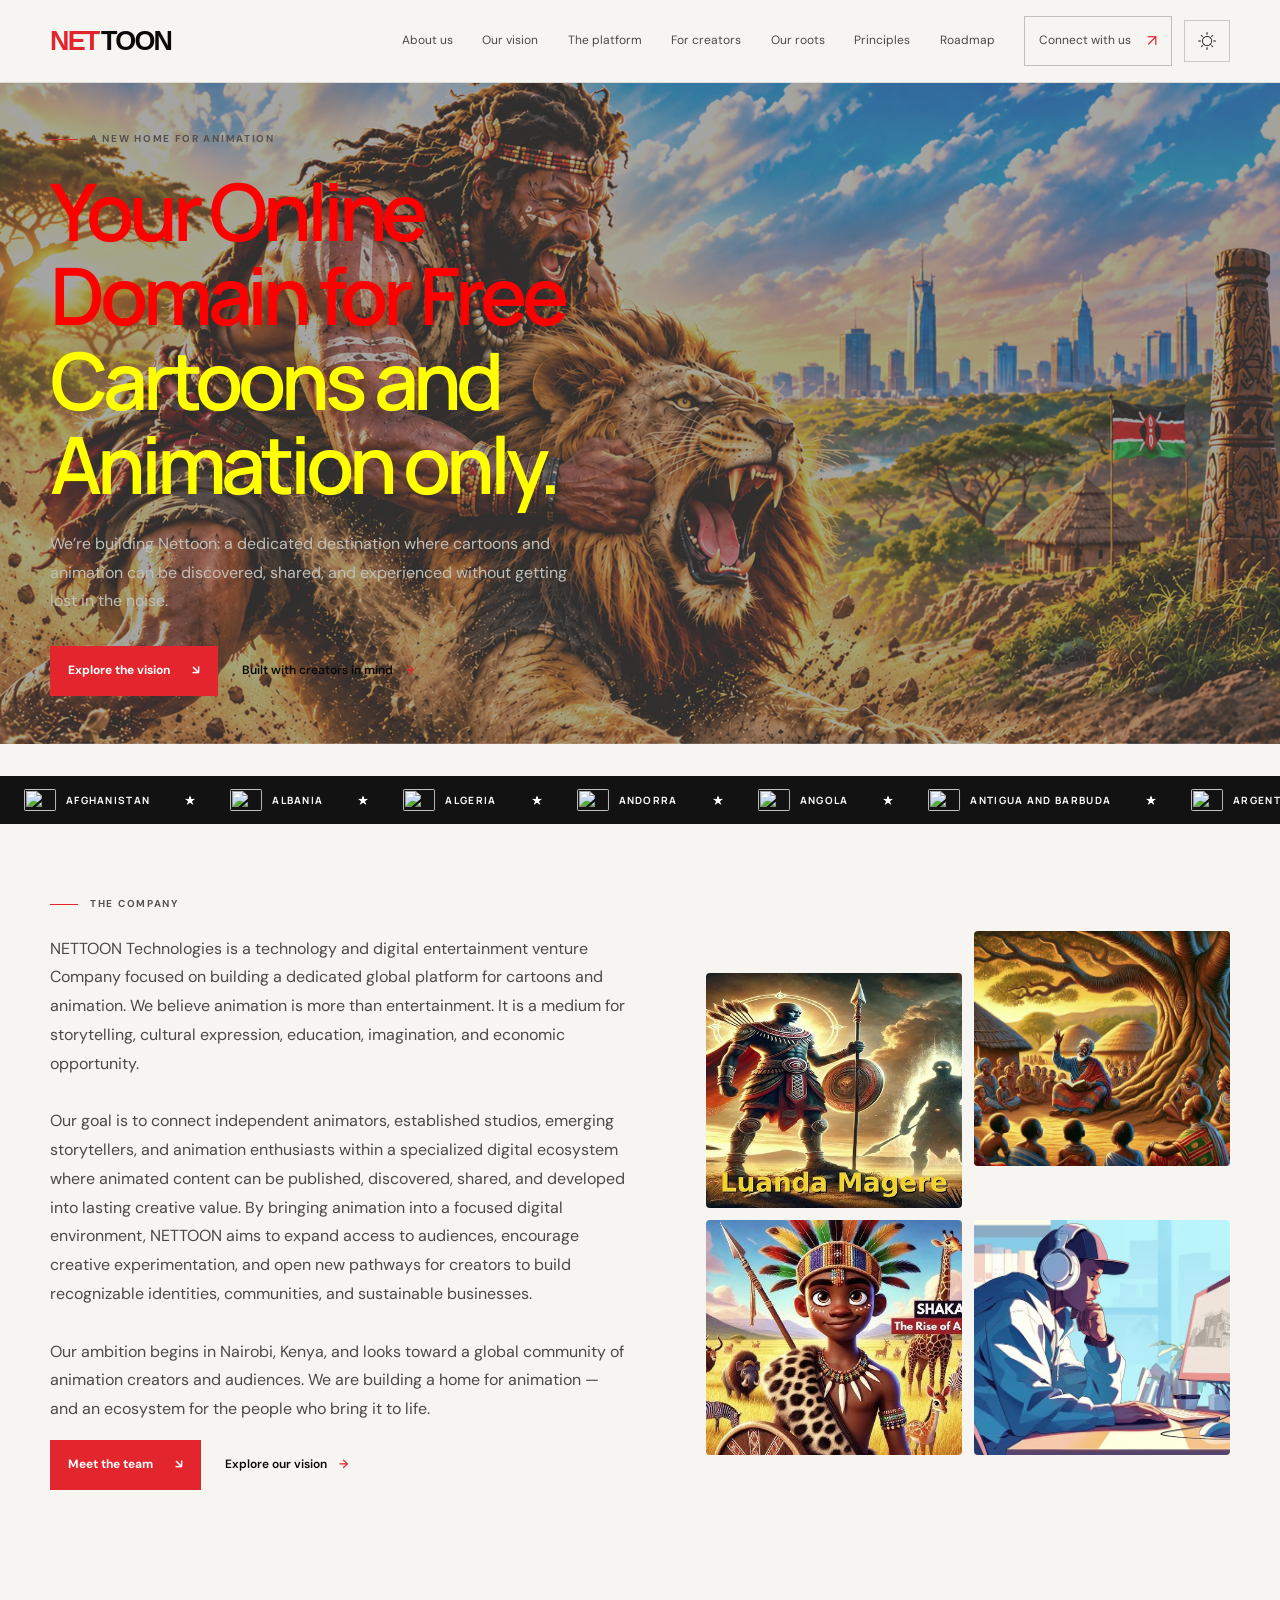
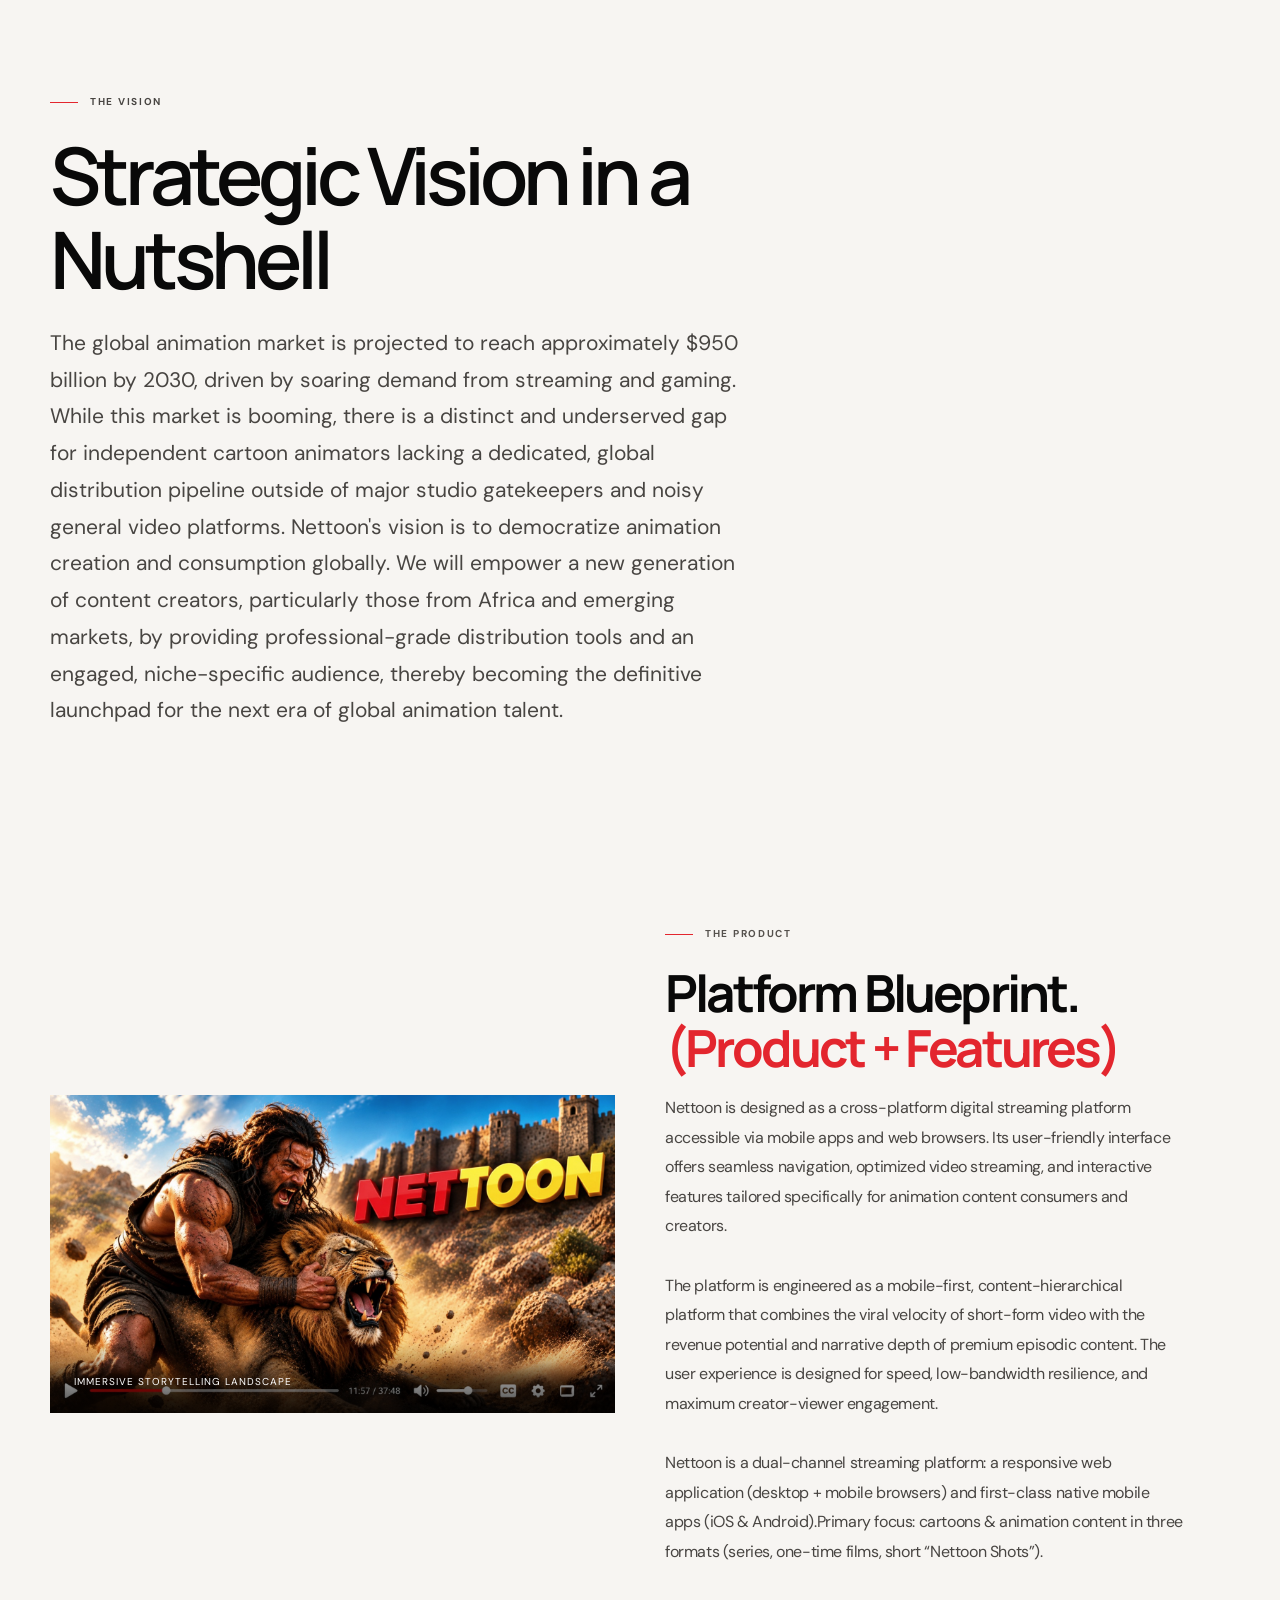
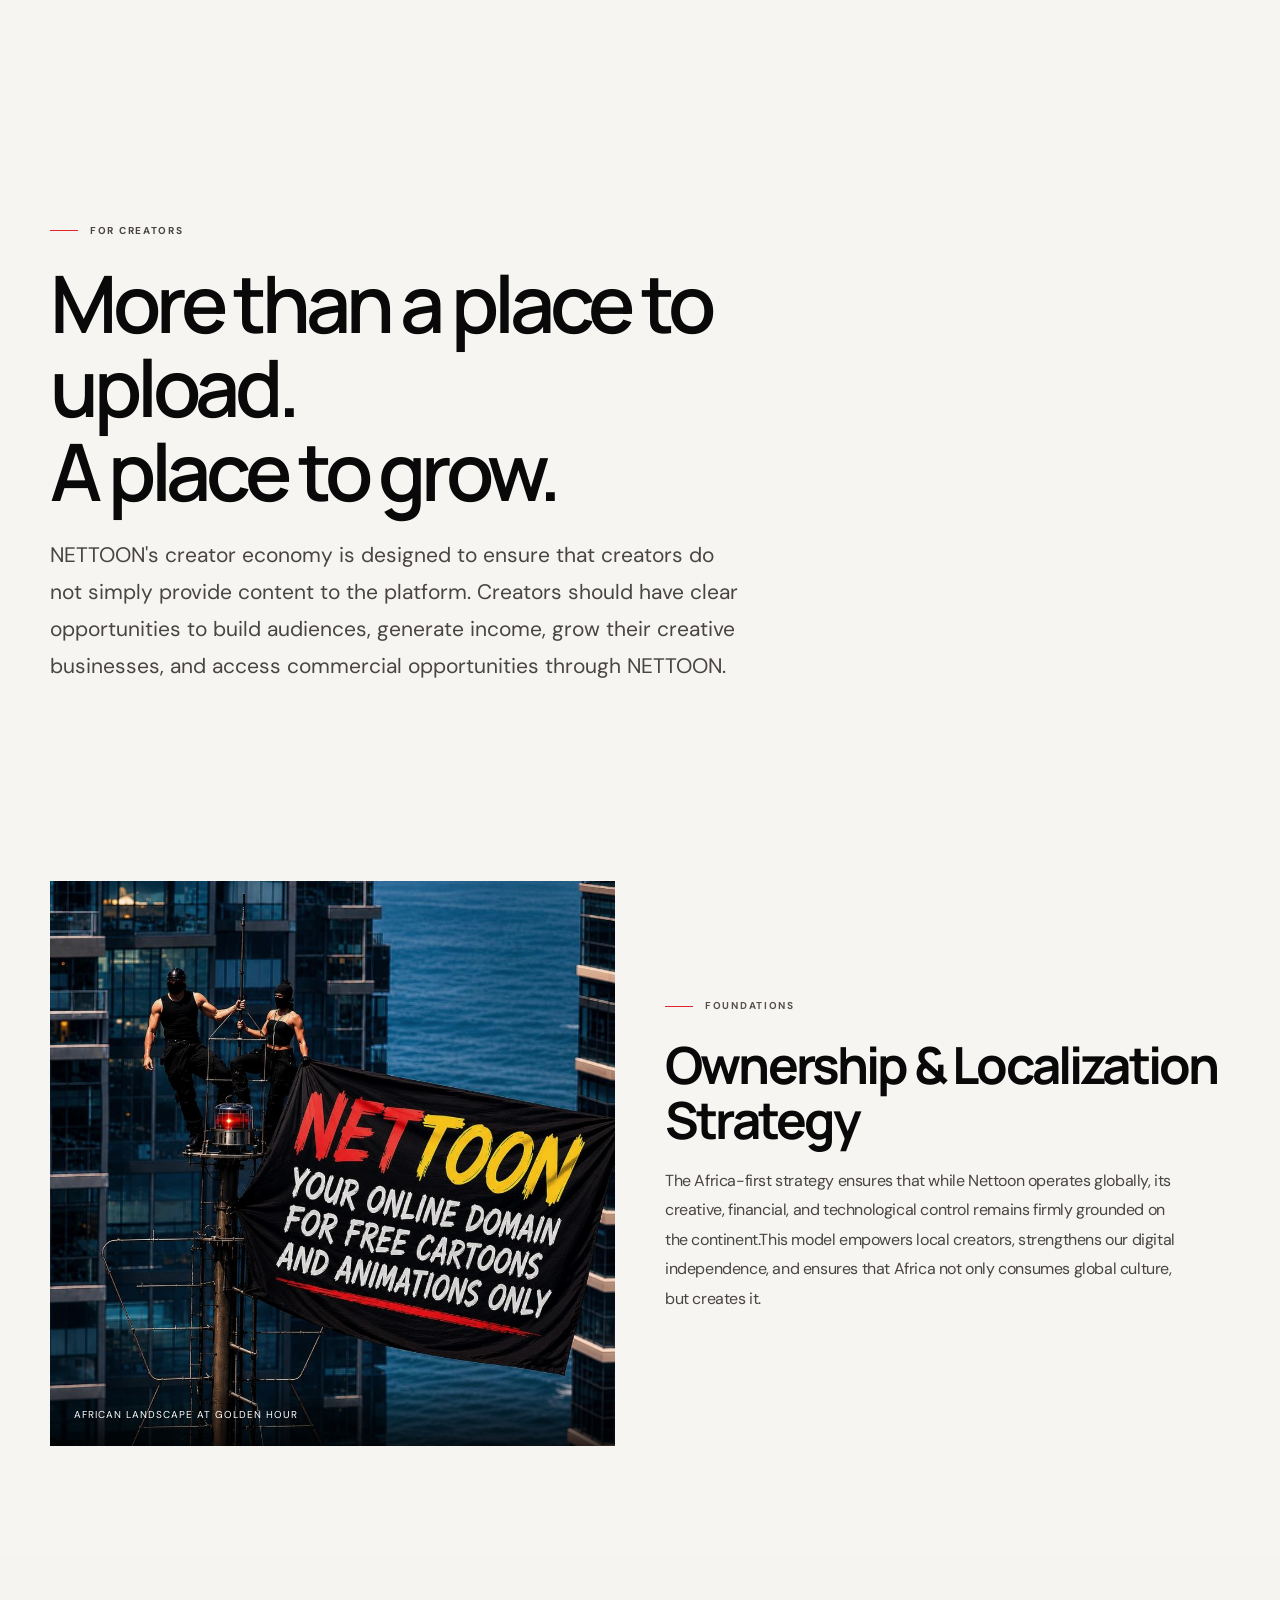
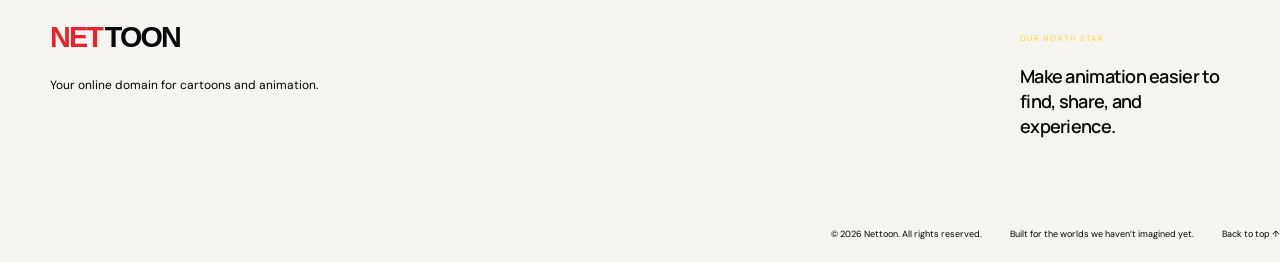
==== commit fc37c59d: "Add files via upload" ====
--- a/index.html
+++ b/index.html
@@ -80,7 +80,7 @@
                         width="20"
                         height="20"
                     >
-                    <span class="theme-label">Dark mode</span>
+          
                 </button>
 
             </div>
--- a/styles.css
+++ b/styles.css
@@ -4018,3 +4018,103 @@
     html[data-theme="dark"] .theme-toggle .theme-toggle-icon  {
   filter: invert(1);
     }
+
+    /* =========================================
+   CONNECT SECTION — DARK MODE
+========================================= */
+
+html[data-theme="dark"] .connect-section .connect-panel {
+    background: #171717 !important;
+    color: #f5f5f5 !important;
+    border: 1px solid #383838;
+}
+
+/* Top labels */
+html[data-theme="dark"] .connect-section .connect-panel-top,
+html[data-theme="dark"] .connect-section .connect-panel-top span {
+    color: #cccccc !important;
+}
+
+/* Description */
+html[data-theme="dark"] .connect-section .connect-panel > p {
+    color: #e0e0e0 !important;
+}
+
+/* Contact email */
+html[data-theme="dark"] .connect-section .contact-email {
+    color: #ffff00 !important;
+}
+
+/* Small note */
+html[data-theme="dark"] .connect-section .connect-panel .small-note {
+    color: #aaaaaa !important;
+}
+
+/* Divider */
+html[data-theme="dark"] .connect-section .connect-rule {
+    background: #444444 !important;
+    border-color: #444444 !important;
+}
+
+/* Back to beginning link */
+html[data-theme="dark"] .connect-section .connect-panel .text-link,
+html[data-theme="dark"] .connect-section .connect-panel .text-link-dark {
+    color: #ffff00 !important;
+}
+
+/* Arrow icons */
+html[data-theme="dark"] .connect-section .contact-email span,
+html[data-theme="dark"] .connect-section .text-link span {
+    color: #ffff00 !important;
+}
+
+/* Contact email — light mode */
+html[data-theme="light"] .connect-section .contact-email {
+    color: #ff0000 !important;
+}
+
+/* Back to the beginning — dark mode */
+html[data-theme="dark"] .connect-section .connect-panel .text-link,
+html[data-theme="dark"] .connect-section .connect-panel .text-link-dark {
+    color: #ffffff !important;
+}
+
+html[data-theme="dark"] .connect-section .connect-panel .text-link span,
+html[data-theme="dark"] .connect-section .connect-panel .text-link-dark span {
+    color: #ffffff !important;
+}
+
+/* Creator image — full view, matching container height, transparent background */
+.creator-visual {
+    width: 100%;
+    height: fit-content !important;
+    min-height: 0 !important;
+    padding-block: 0 !important;
+    align-self: start;
+    overflow: visible;
+    background: transparent !important;
+    background-color: transparent !important;
+    box-shadow: none !important;
+}
+
+.creator-visual .creator-mockup {
+    display: block;
+    width: 100%;
+    max-width: 100%;
+    height: auto !important;
+    max-height: none !important;
+    object-fit: contain;
+    object-position: center;
+}
+
+/* Light mode */
+html[data-theme="light"] .creator-visual {
+    background: transparent !important;
+    background-color: transparent !important;
+}
+
+/* Dark mode */
+html[data-theme="dark"] .creator-visual {
+    background: transparent !important;
+    background-color: transparent !important;
+}
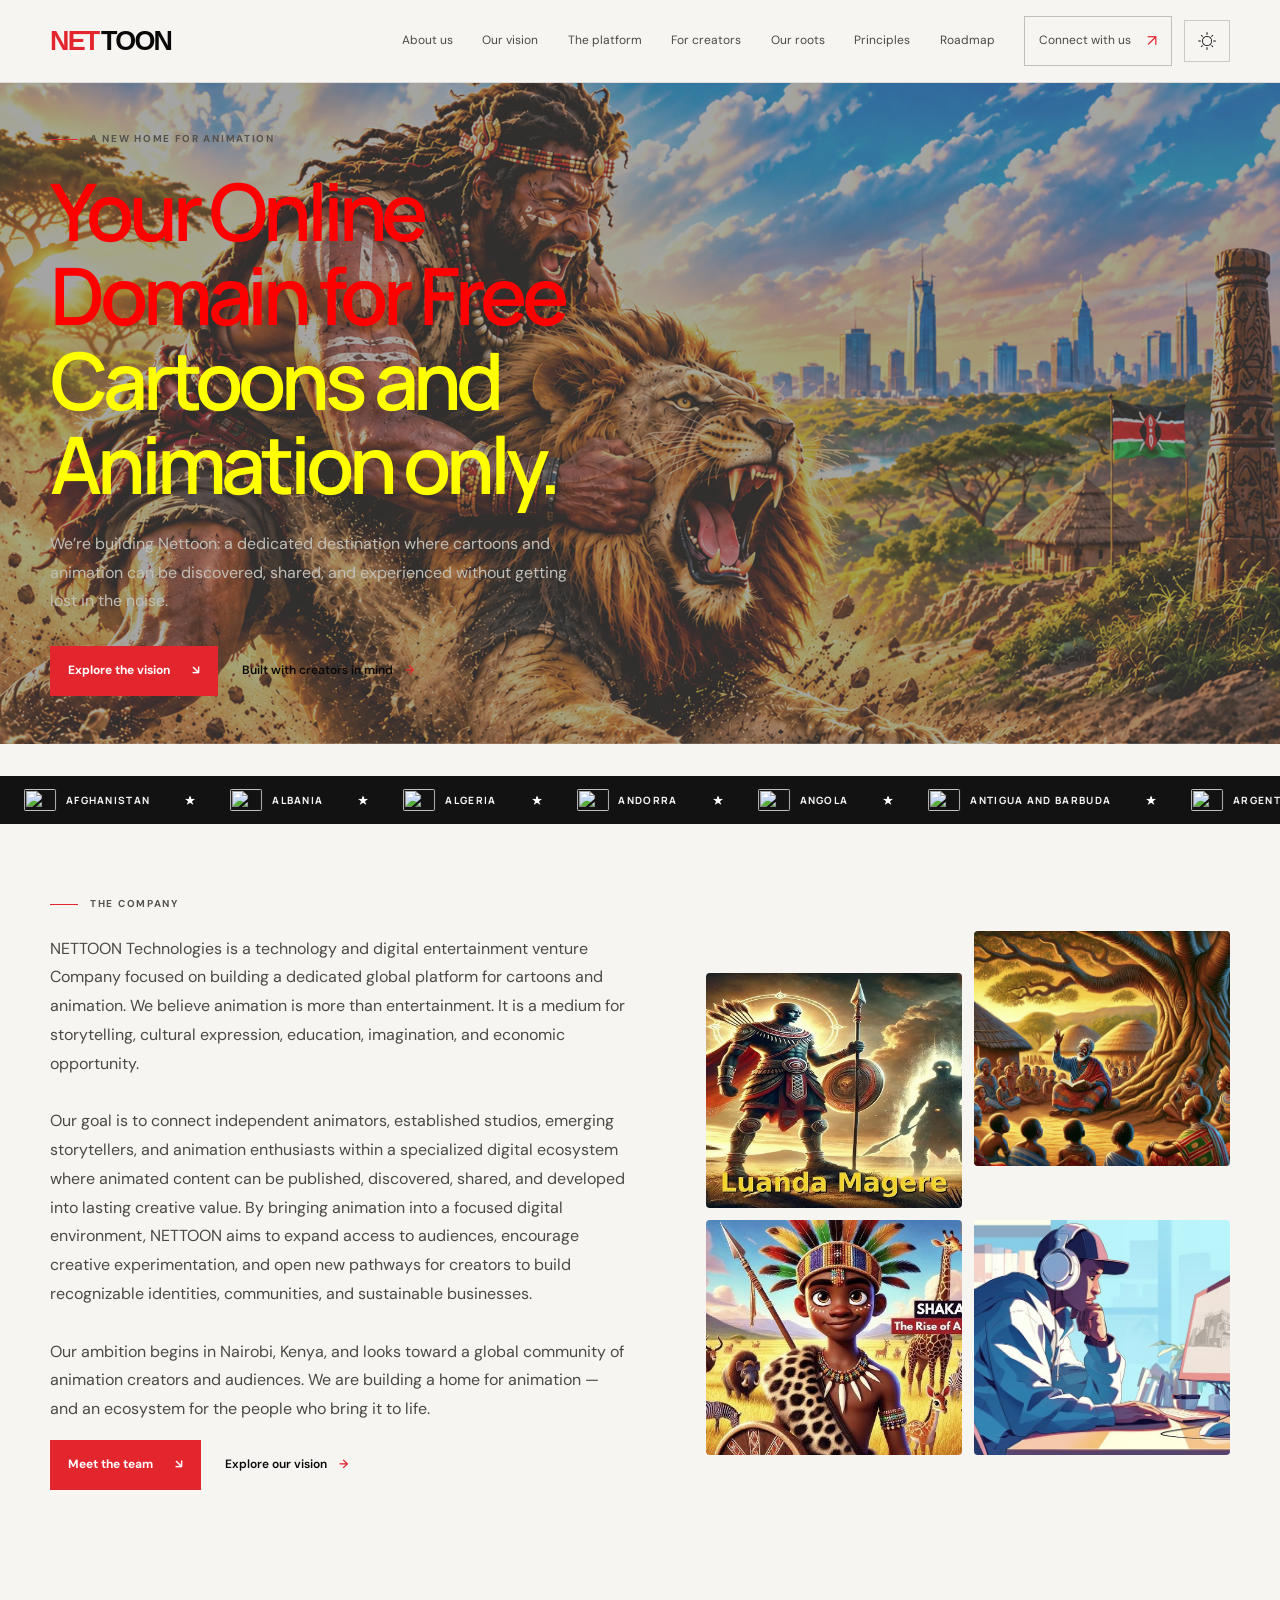
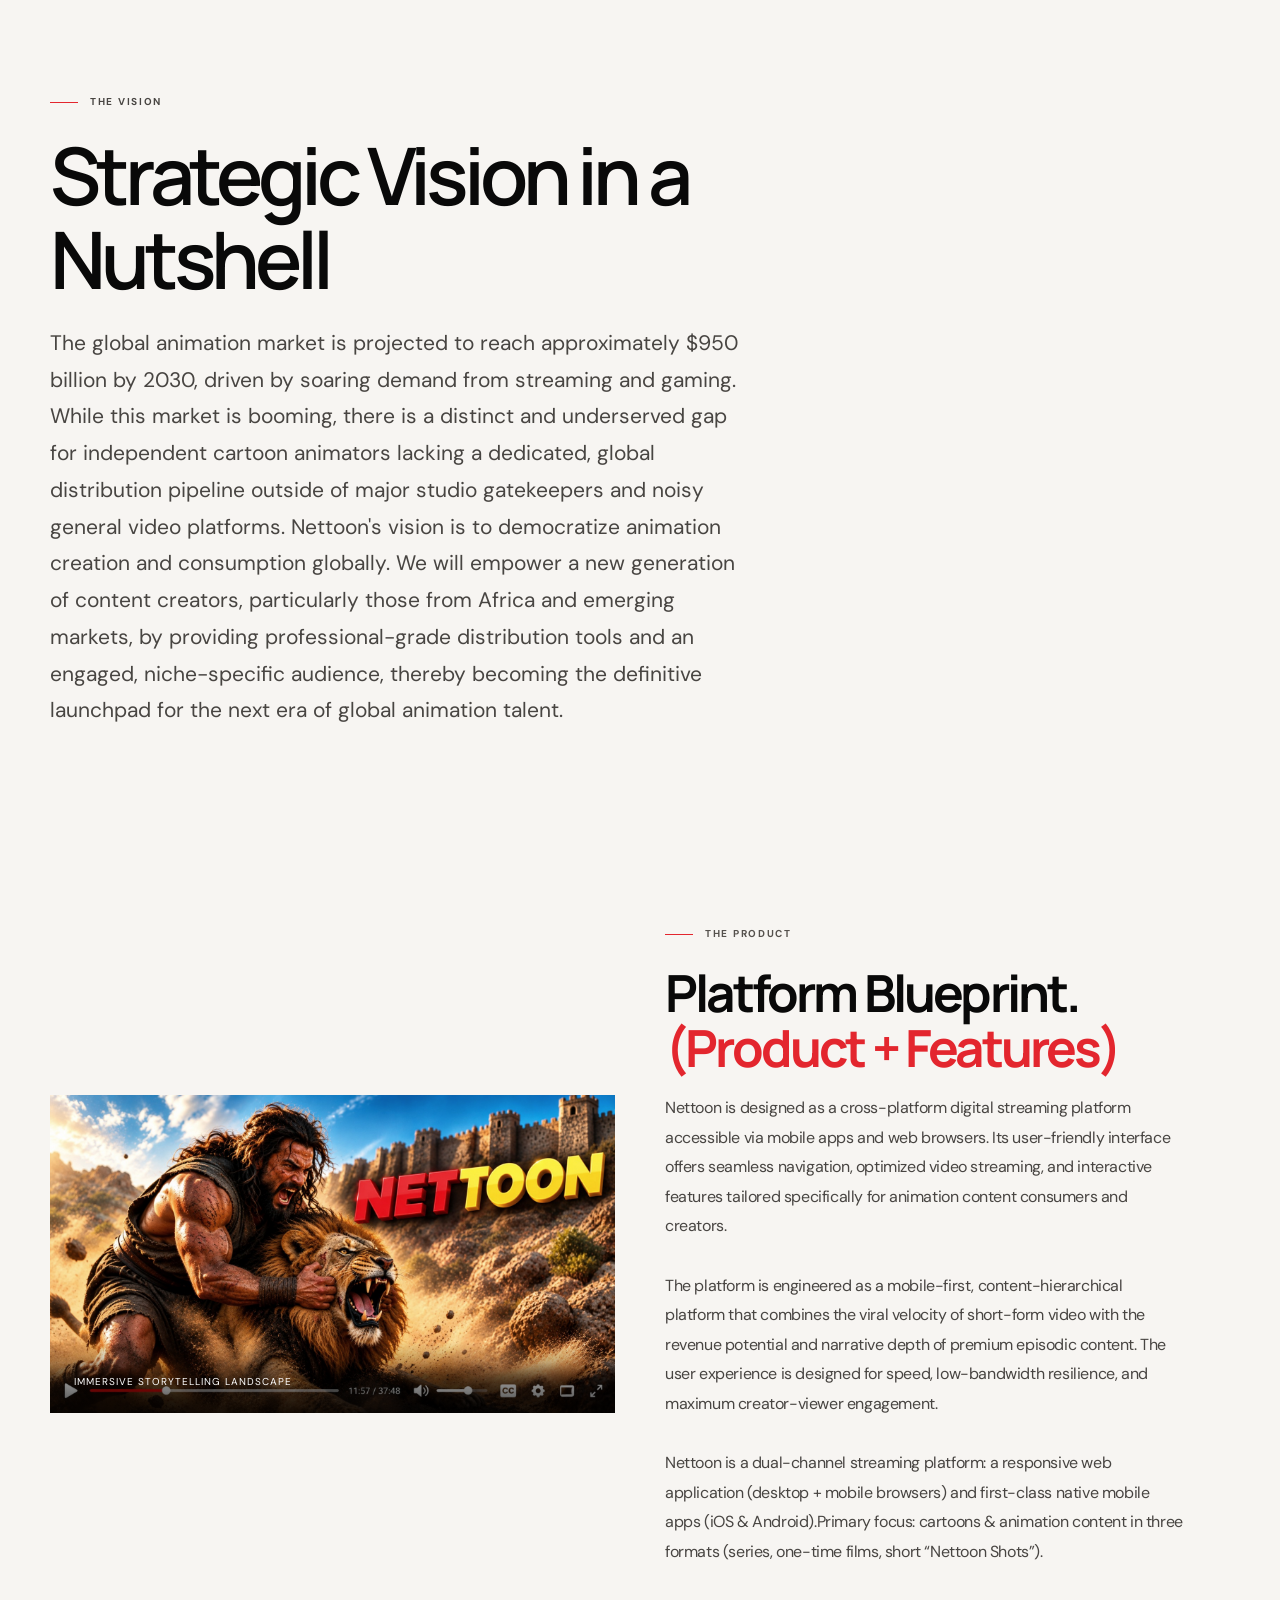
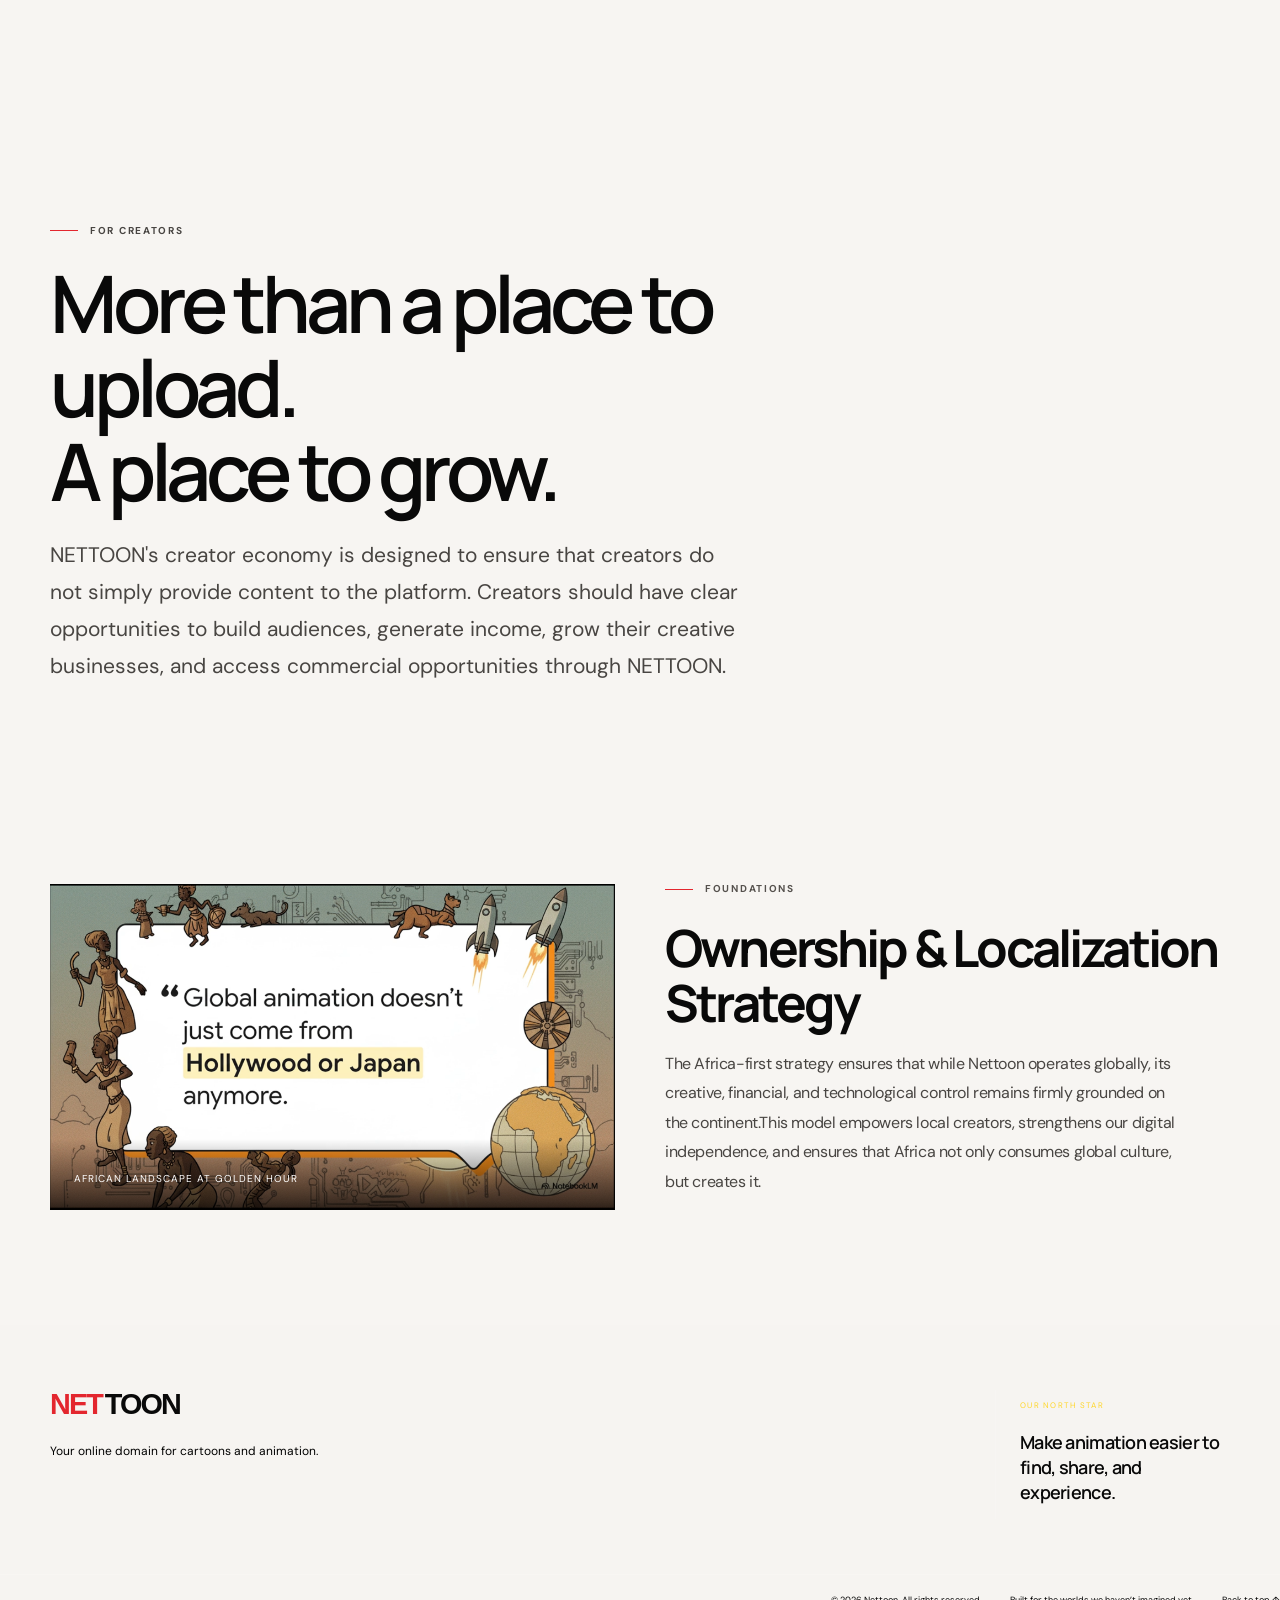
==== commit cb9c44a9: "Add files via upload" ====
--- a/index.html
+++ b/index.html
@@ -314,7 +314,7 @@
 
                 <figure class="editorial-photo">
                     <img
-                        src="2.jpeg"
+                        src="16.png"
                         alt="African landscape at golden hour"
                         loading="lazy"
                     >
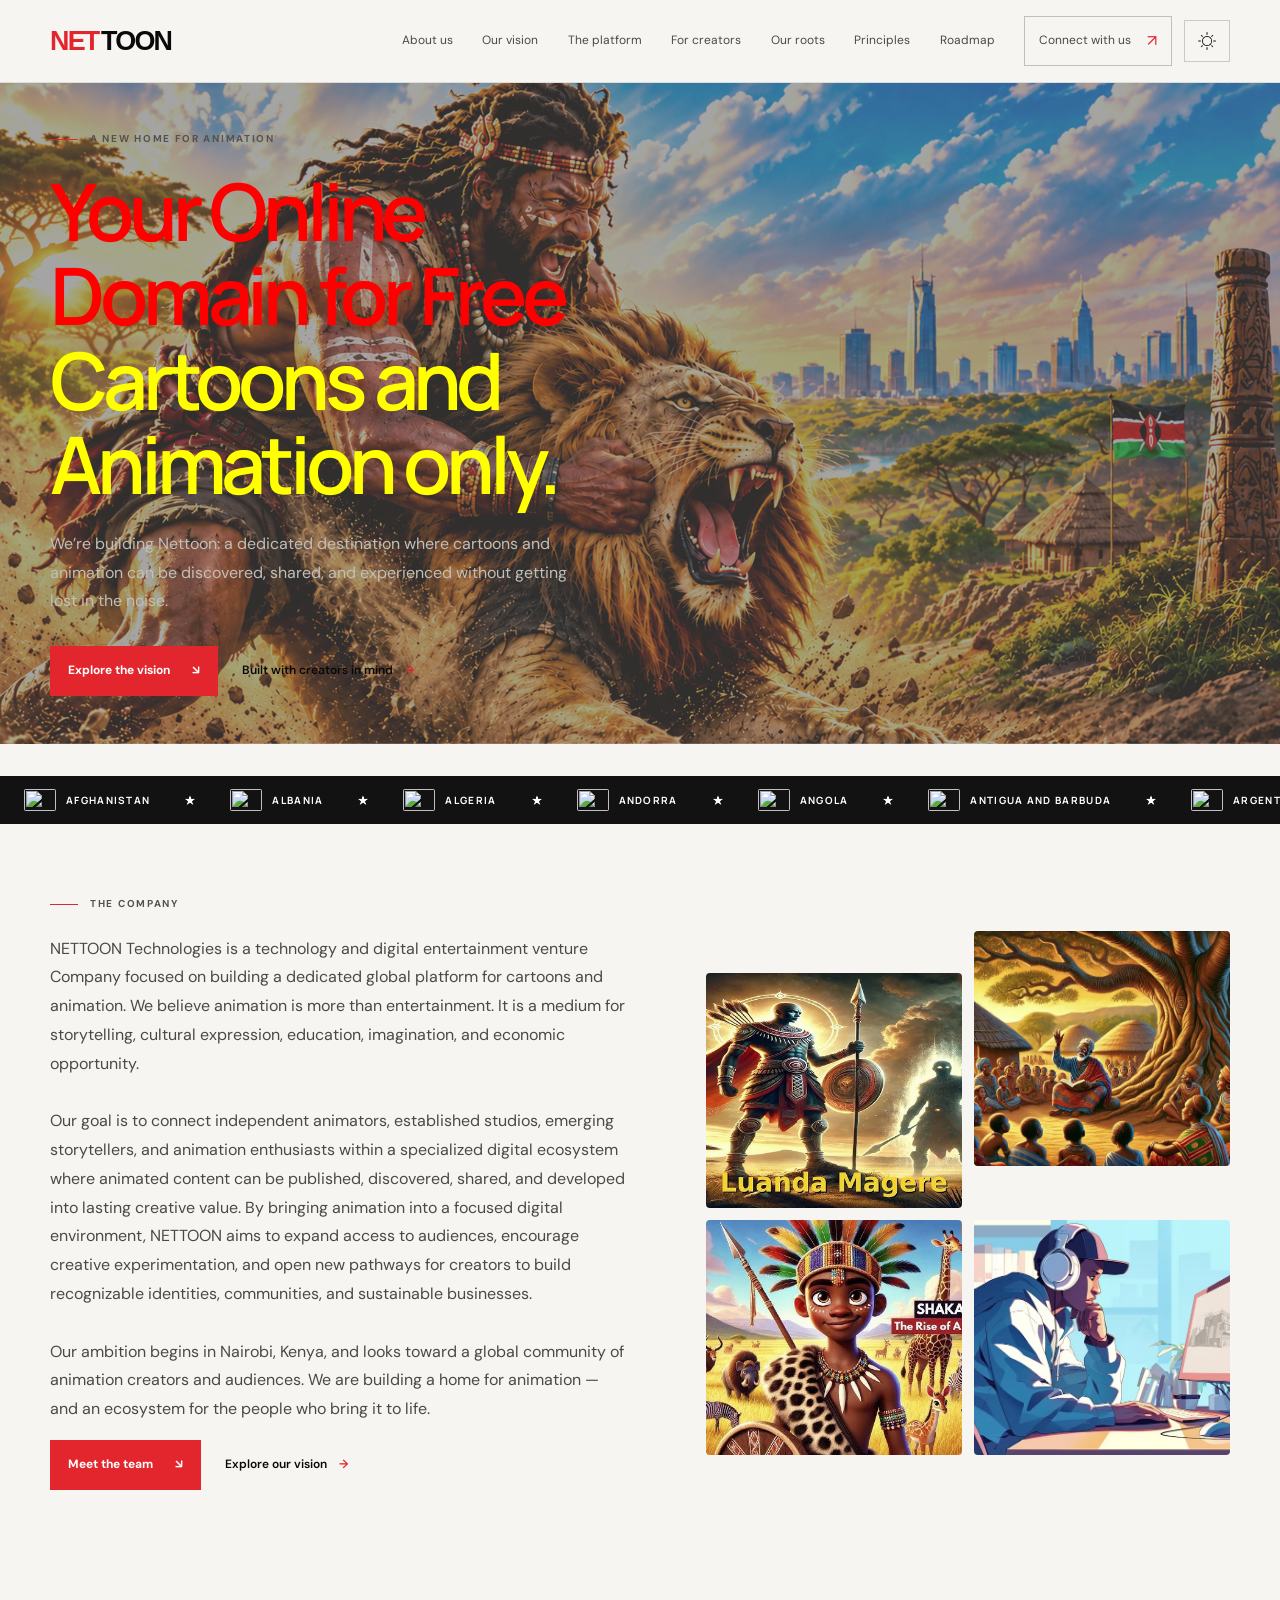
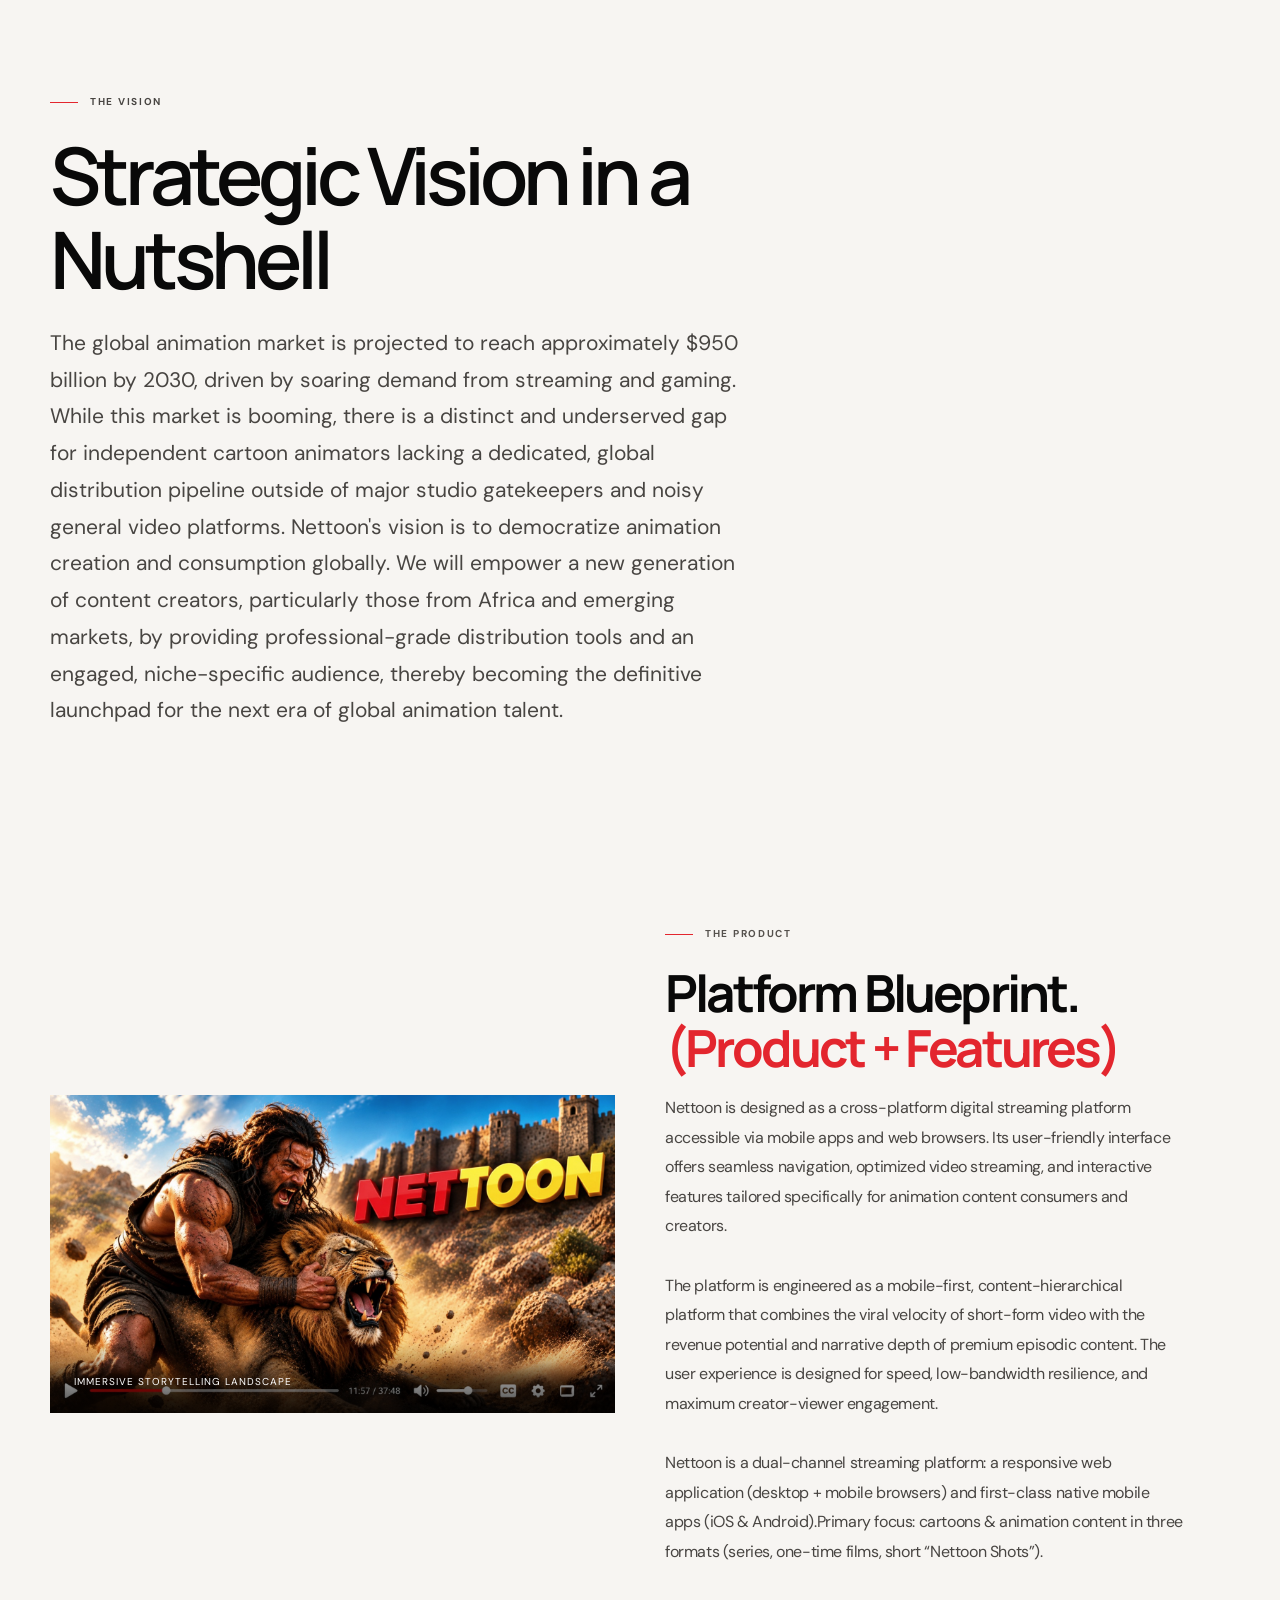
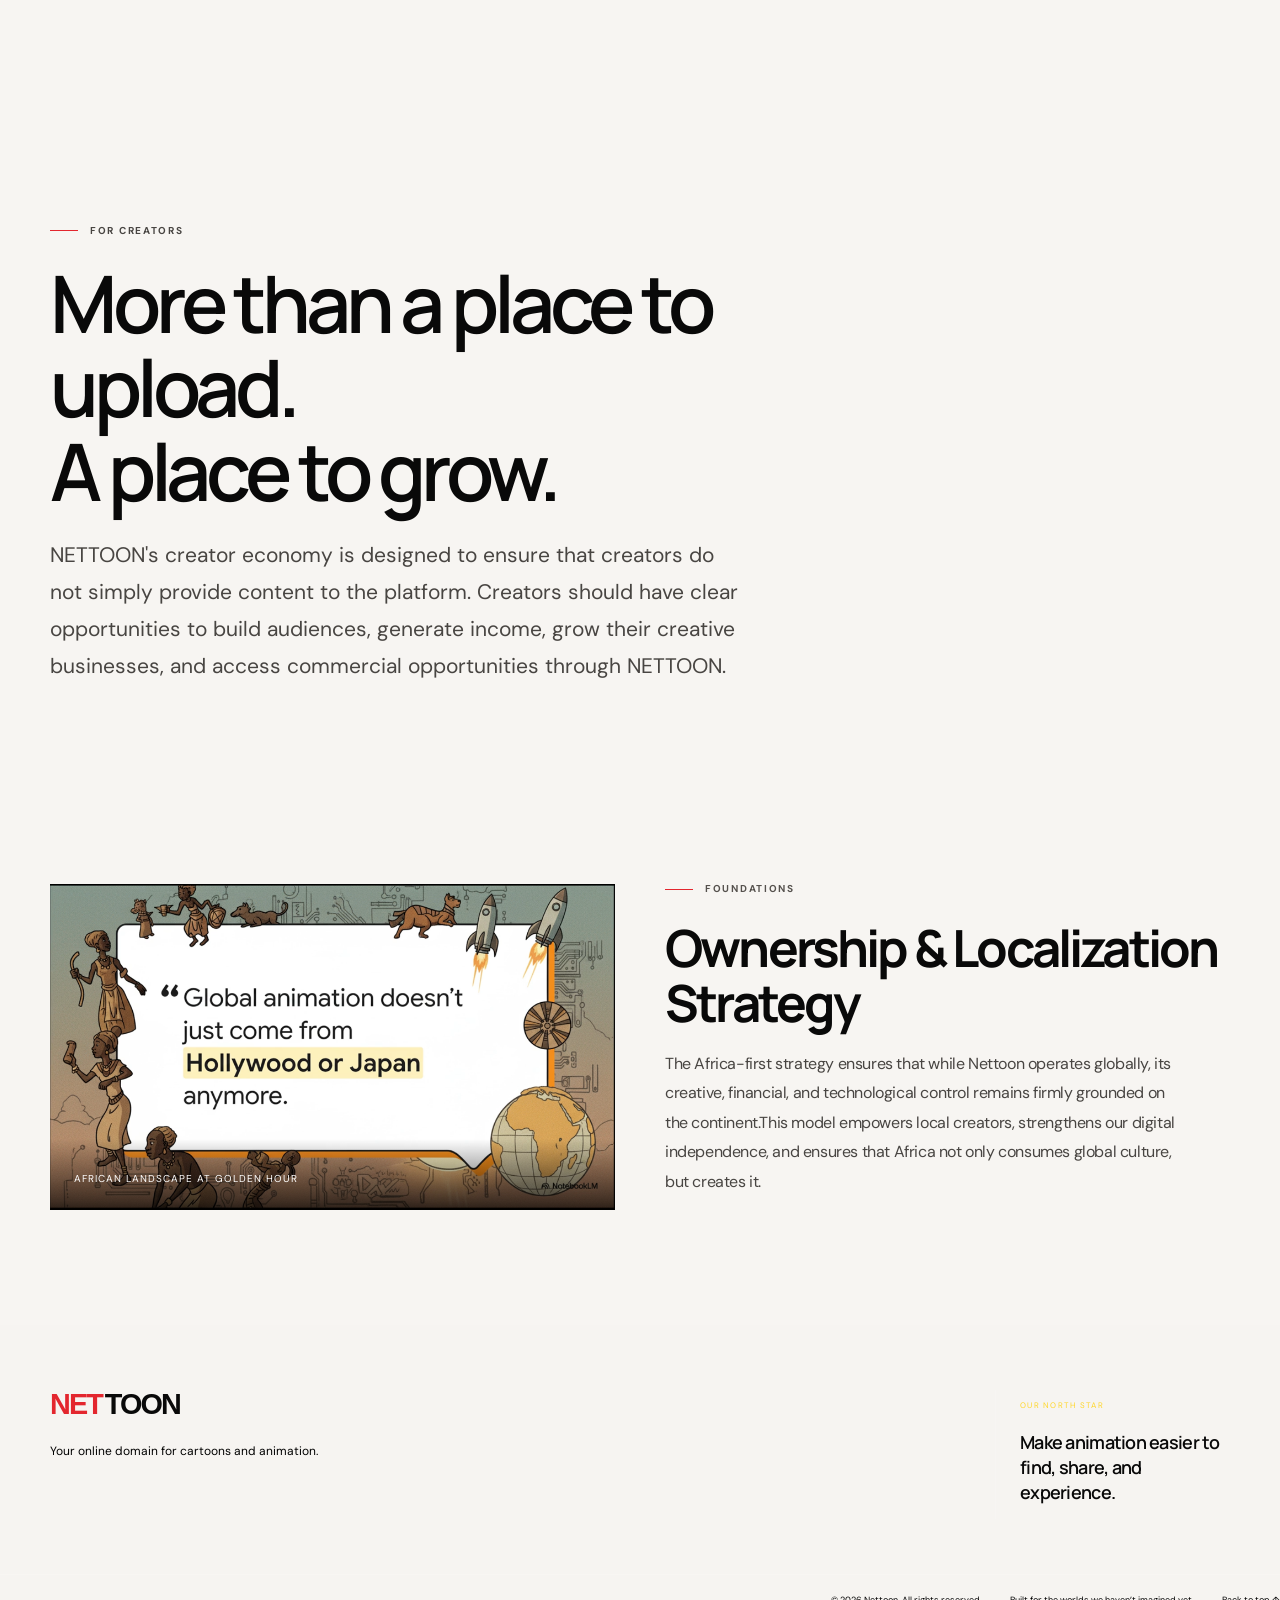
==== commit 7383075a: "Add files via upload" ====
--- a/index.html
+++ b/index.html
@@ -15,6 +15,7 @@
     <link rel="preconnect" href="https://fonts.gstatic.com" crossorigin>
 
     <link href="https://fonts.googleapis.com/css2?family=DM+Sans:wght@400;500;600;700&family=Manrope:wght@400;500;600;700;800&display=swap" rel="stylesheet">
+<link rel="stylesheet" href="styles(7).css">
 
     <link rel="stylesheet" href="styles.css">
     <script src="script.js" defer></script>
--- a/styles.css
+++ b/styles.css
@@ -4117,4 +4117,53 @@
 html[data-theme="dark"] .creator-visual {
     background: transparent !important;
     background-color: transparent !important;
-}+}
+
+/* Platform card descriptions — light mode */
+.platform-card p {
+    color: #333333;
+    font-size: 14px;
+    line-height: 1.8;
+    opacity: 1;
+}
+
+/* Platform card descriptions — dark mode */
+html[data-theme="dark"] .platform-card p {
+    color: #e0e0e0;
+}
+
+/* Light mode */
+.features-heading .features-text {
+      color: #090909; /* Black */
+}
+
+.features-heading .functionality-text {
+    color: #e3262e; /* Red */
+}
+
+/* Dark mode */
+html[data-theme="dark"] .features-heading .features-text {
+    color: #e0e0e0;
+}
+
+html[data-theme="dark"] .features-heading .functionality-text {
+  color: #ffff00 !important;
+}
+
+/* Light mode */
+.editorial-photo-copy .ownership-heading {
+    color: #090909;
+}
+
+.editorial-photo-copy .ownership-heading .ownership-text {
+    color: #e3262e;
+}
+
+/* Dark mode */
+html[data-theme="dark"] .editorial-photo-copy .ownership-heading {
+    color: #ffffff;
+}
+
+html[data-theme="dark"] .editorial-photo-copy .ownership-heading .ownership-text {
+  color: #ffff00 !important;
+}
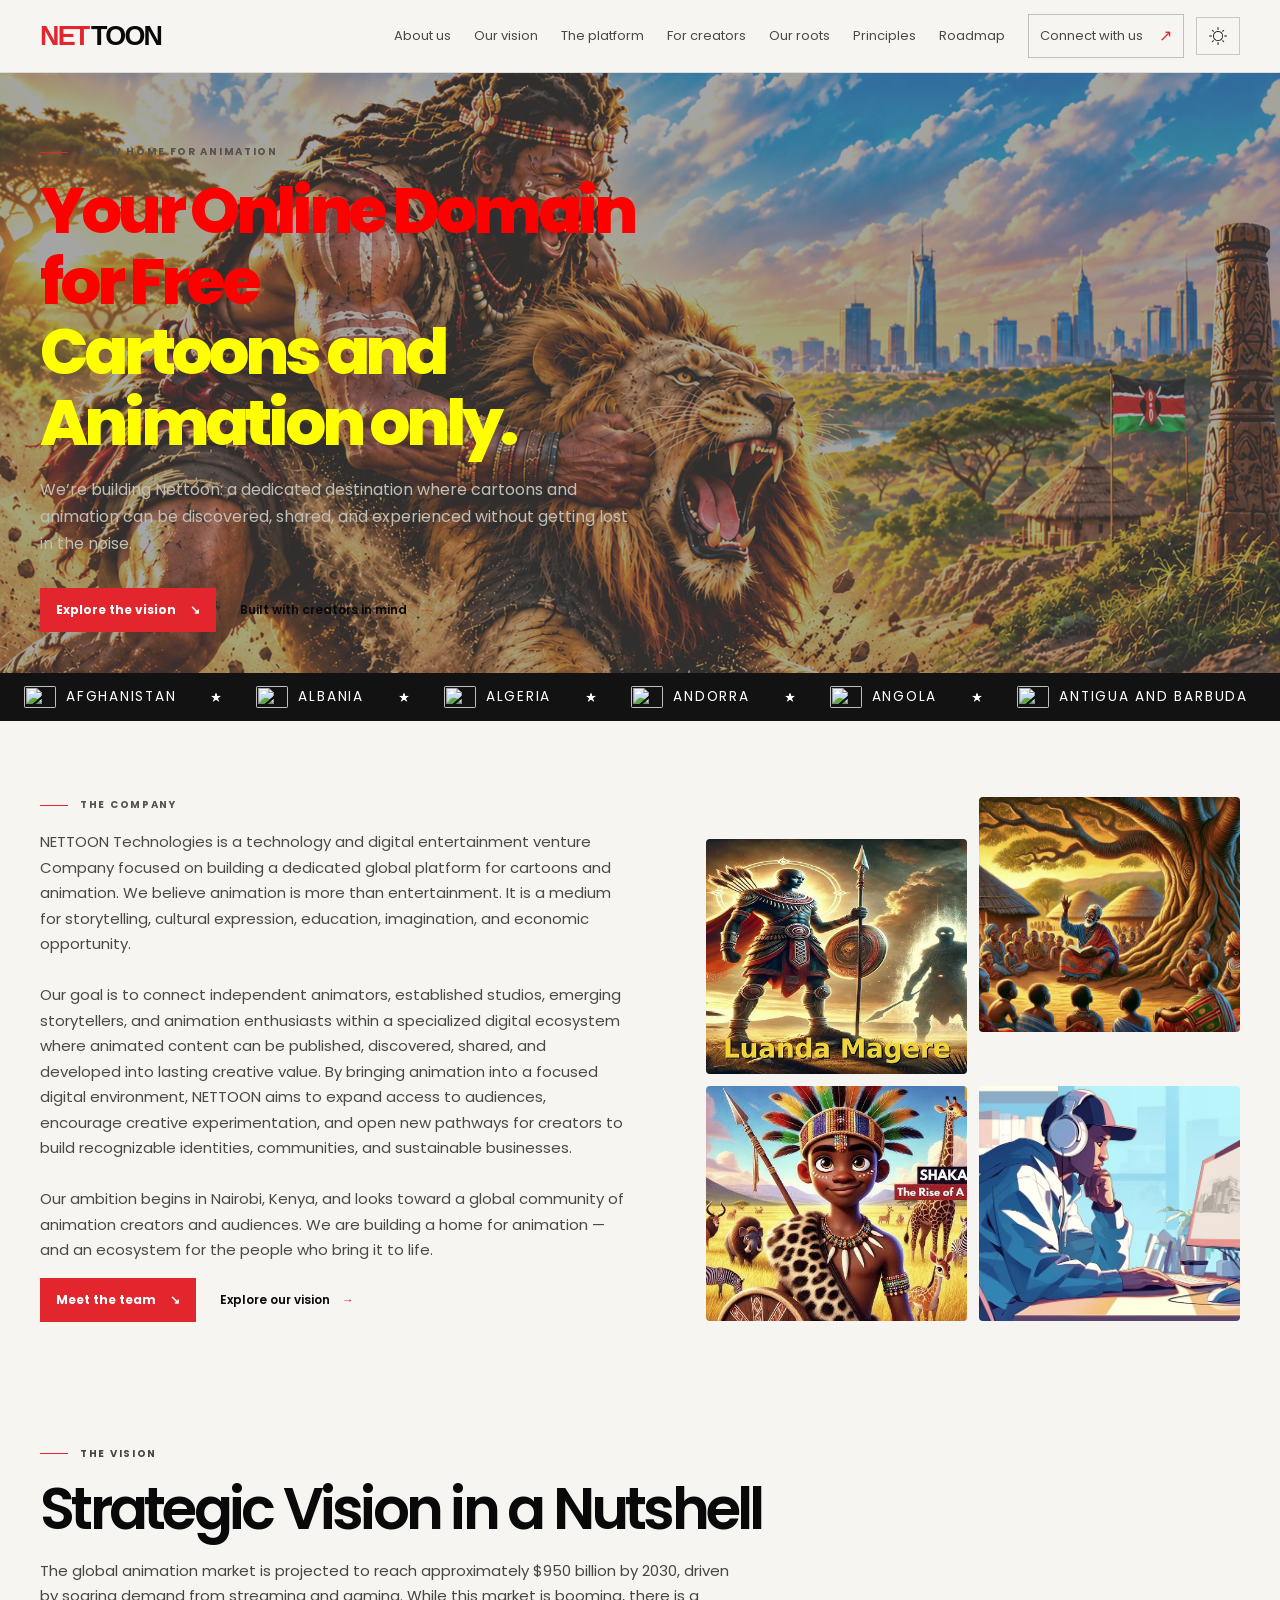
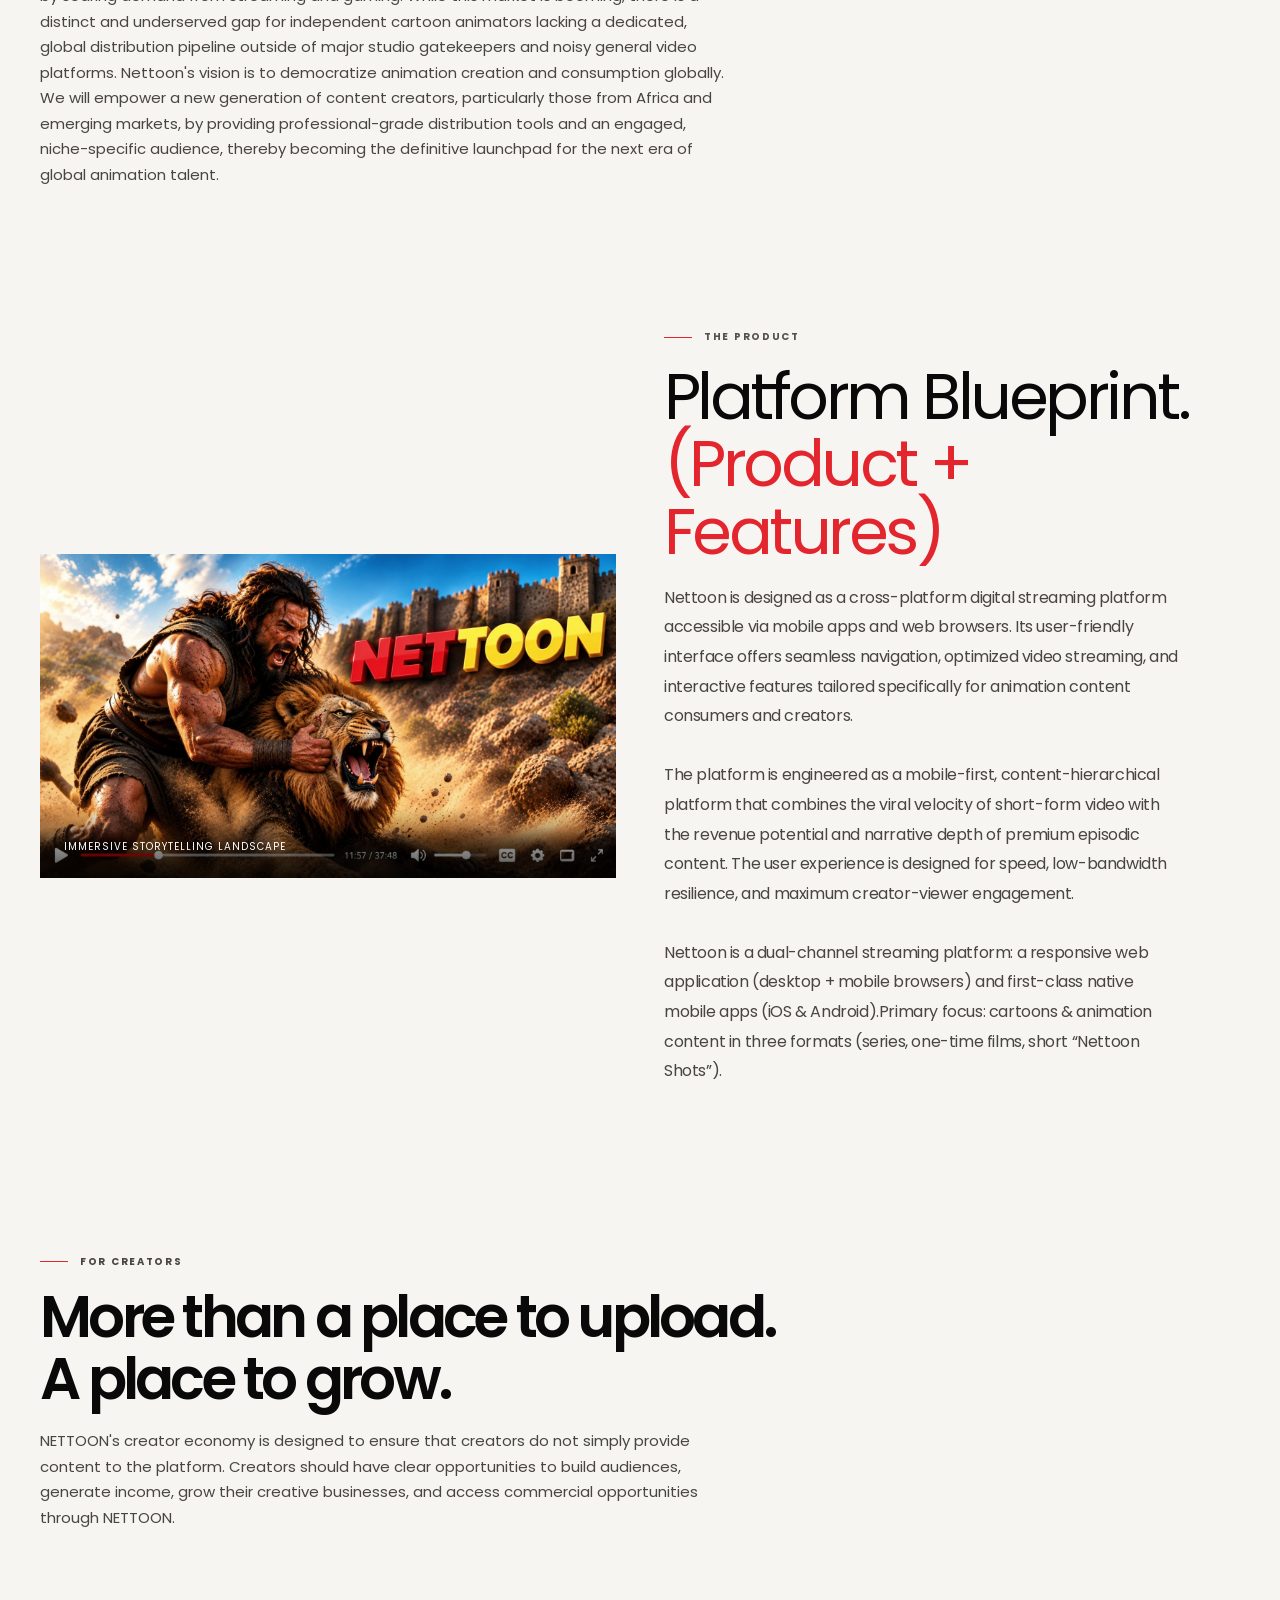
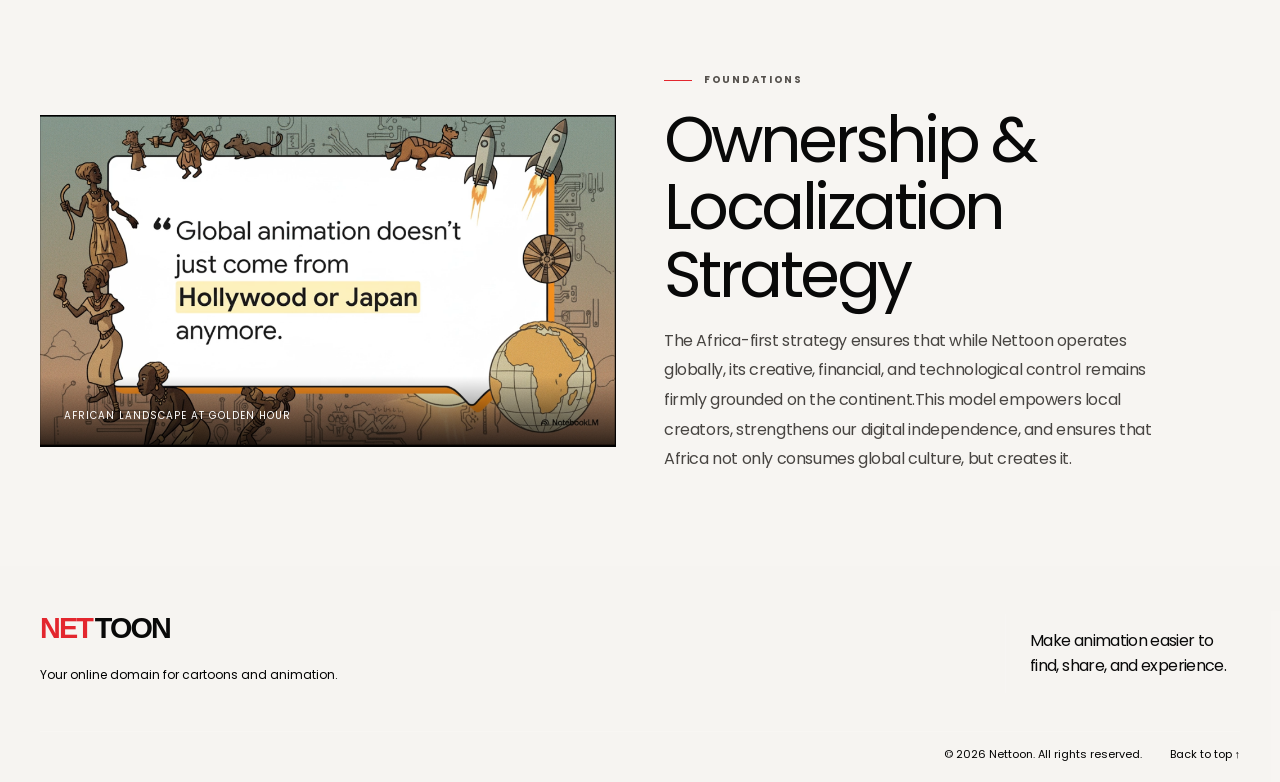
==== commit 51f46157: "Add files via upload" ====
--- a/index.html
+++ b/index.html
@@ -303,7 +303,10 @@
                     Foundations
                     </p>
 
-                    <h2>Ownership & Localization Strategy</h2>
+           <h2>
+    <span class="ownership-title">Ownership</span> &
+    <span class="localization-title">Localization Strategy</span>
+</h2>
 
                     <p class="large-copy">
                    The Africa-first strategy ensures that while Nettoon operates globally, 
@@ -342,8 +345,6 @@
         <span class="brand-net">NET</span><span class="brand-toon">TOON</span>
     </span>
 </a>
-
-
                 <p>Your online domain for cartoons and animation.</p>
 
                 <span class="footer-origin" style="display: none;">Made with ambition in Nairobi, Kenya.</span>
@@ -351,11 +352,8 @@
             </div>
 
 
-
-       
-
             <div class="footer-note">
-                <span class="footer-note-label">OUR NORTH STAR</span>
+                <span class="footer-note-label" style="display: none;">OUR NORTH STAR</span>
                 <p>Make animation easier to find, share, and experience.</p>
 
             </div>
@@ -364,7 +362,7 @@
 
         <div class="container footer-bottom">
             <span>© <span id="year"></span> Nettoon. All rights reserved.</span>
-            <span>Built for the worlds we haven’t imagined yet.</span>
+   
             <a href="index.html#top">Back to top ↑</a>
         </div>
 
--- a/styles.css
+++ b/styles.css
@@ -1,36 +1,40 @@
+@import url('https://fonts.googleapis.com/css2?family=Poppins:wght@400;500;600;700;800&display=swap');
+
 :root {
-  --ink: #10110f;
-  --ink-soft: #191a17;
-  --paper: #f2efe8;
-  --paper-deep: #e7e1d6;
-  --white: #fbfaf7;
-  --muted: #a7a69e;
-  --muted-dark: #65645d;
-  --clay: #b85f42;
-  --clay-light: #d58a65;
-  --ochre: #d4a95f;
-  --line-dark: rgba(255,255,255,.14);
-  --line-light: rgba(16,17,15,.17);
-  --font-body: "DM Sans",Arial,sans-serif;
-  --font-display: "Manrope",Arial,sans-serif;
-  --container: 1180px;
-}
+  --cream: #F9EEDF;
+  --cream-2: #F3E6D2;
+  --ink: #231E18;
+  --soft: #5A5044;
+  --red: #E0442E;
+  --yellow: #D99A1E;
+  --blue: #2579C4;
+  --maroon: red;
+  --light-blue: #A8CEE3;
+  --white: #fffdf9;
+  --line: rgba(35,30,24,.13);
+  --shadow: 0 24px 60px rgba(57,34,24,.09);
+  --radius: 22px;
+}
+
 * {
   box-sizing: border-box;
 }
+
 html {
   scroll-behavior: smooth;
-  scroll-padding-top: 88px;
-}
+  scroll-padding-top: 90px;
+}
+
 body {
   margin: 0;
-  background: transparent;
-  color: var(--white);
-  font-family: var(--font-body);
-  font-size: 16px;
+  background: var(--cream);
+  color: var(--ink);
+  font-family: 'Poppins',sans-serif;
+  font-size: 15px;
   line-height: 1.65;
   -webkit-font-smoothing: antialiased;
 }
+
 body.menu-open {
   overflow: hidden;
 }
@@ -4167,3 +4171,689 @@
 html[data-theme="dark"] .editorial-photo-copy .ownership-heading .ownership-text {
   color: #ffff00 !important;
 }
+
+
+/*
+  NETTOON — SPACING & TYPOGRAPHY NORMALISATION
+  Append this file AFTER the existing styles(7).css stylesheet.
+  It reduces excessive page gutters, section padding, oversized headings
+  and bulky cards while preserving the existing brand colours and layouts.
+*/
+
+/* 1. Global sizing and comfortable reading defaults */
+:root {
+  --container: 1200px;
+  --page-gutter: clamp(20px, 3vw, 36px);
+  --section-space: clamp(56px, 6vw, 76px);
+  --card-radius: 4px;
+}
+
+html {
+  scroll-padding-top: 76px;
+}
+
+body {
+  font-size: 15px;
+  line-height: 1.6;
+}
+
+.container {
+  width: min(var(--container), calc(100% - (var(--page-gutter) * 2)));
+  margin-inline: auto;
+}
+
+/* 2. Reduce excessive vertical whitespace between sections */
+.section {
+  padding-block: var(--section-space);
+}
+
+.subpage-hero {
+  padding: clamp(48px, 6vw, 76px) 0 36px;
+}
+
+.subpage-main .section {
+  padding-top: 48px;
+}
+
+.about-hero {
+  padding: clamp(48px, 6vw, 76px) 0 48px;
+}
+
+.about-company {
+  padding: 48px 0 56px;
+}
+
+.team-section {
+  padding: 56px 0;
+}
+
+.team-join {
+  padding: 44px 0;
+}
+
+.section-heading {
+  margin-bottom: 34px;
+}
+
+.team-heading {
+  margin-bottom: 28px;
+}
+
+/* 3. Bring headings back to a balanced desktop scale */
+h1 {
+  font-size: clamp(36px, 4.5vw, 64px);
+  line-height: 1.08;
+  margin-bottom: 18px;
+  max-width: 720px;
+}
+
+h2 {
+  font-size: clamp(30px, 3.5vw, 48px);
+  line-height: 1.14;
+  margin-bottom: 18px;
+}
+
+.large-copy {
+  font-size: clamp(16px, 1.25vw, 18px);
+  line-height: 1.6;
+}
+
+.hero-lede,
+.subpage-hero .hero-lede,
+.about-hero-copy,
+.subpage-intro {
+  font-size: 15px;
+  line-height: 1.7;
+}
+
+.eyebrow {
+  margin-bottom: 16px;
+  font-size: 10px;
+}
+
+.heading-aside,
+.roadmap-intro {
+  font-size: 13px;
+  line-height: 1.7;
+}
+
+/* 4. Tighten major grid gaps */
+.split-layout,
+.creator-layout,
+.roots-layout,
+.roadmap-layout,
+.connect-layout {
+  gap: clamp(32px, 5vw, 64px);
+}
+
+.editorial-photo-layout {
+  gap: clamp(28px, 4vw, 48px);
+}
+
+.about-company-grid {
+  gap: clamp(28px, 4vw, 44px);
+}
+
+.platform-grid {
+  column-gap: 20px;
+  row-gap: 20px;
+}
+
+/* 5. Reduce card dimensions and internal padding */
+.platform-card {
+  min-height: 320px;
+  padding: 22px 18px 20px;
+}
+
+.platform-card h3 {
+  font-size: 18px;
+  line-height: 1.3;
+  margin-bottom: 9px;
+}
+
+.platform-card p {
+  font-size: 13px;
+  line-height: 1.65;
+  margin-bottom: 16px;
+}
+
+.card-graphic {
+  height: 112px;
+  margin: 12px 0 17px;
+}
+
+.card-photo {
+  height: 130px;
+  margin: 12px 0 16px;
+}
+
+.subpage-cards {
+  gap: 14px;
+  margin-top: 26px;
+}
+
+.subpage-card {
+  min-height: 150px;
+  padding: 20px;
+}
+
+.subpage-card span {
+  margin-bottom: 14px;
+}
+
+.subpage-card h3 {
+  font-size: 18px;
+  line-height: 1.35;
+}
+
+.subpage-card p {
+  font-size: 13px;
+  line-height: 1.65;
+}
+
+.team-grid {
+  gap: 16px;
+}
+
+.team-card img {
+  height: 240px;
+  object-fit: cover;
+}
+
+.team-card-body {
+  padding: 17px 17px 19px;
+}
+
+.team-card h3 {
+  font-size: 19px;
+}
+
+.team-card p {
+  font-size: 13px;
+  line-height: 1.6;
+}
+
+.principle {
+  padding: 22px 18px 22px 0;
+}
+
+.principle h3 {
+  font-size: 17px;
+  margin: 22px 0 9px;
+}
+
+.principle p {
+  font-size: 13px;
+  line-height: 1.65;
+}
+
+/* 6. Make controls and navigation more proportionate */
+.nav-wrap {
+  min-height: 72px;
+  gap: 24px;
+}
+
+.primary-nav {
+  gap: clamp(14px, 1.8vw, 26px);
+}
+
+.primary-nav a {
+  font-size: 13px;
+}
+
+.nav-cta,
+.theme-toggle {
+  min-height: 38px;
+  padding: 8px 11px;
+  font-size: 12px;
+}
+
+.button {
+  min-height: 44px;
+  padding: 11px 16px;
+  gap: 14px;
+  font-size: 12px;
+}
+
+.text-link,
+.underlined-link {
+  font-size: 12px;
+}
+
+.connect-panel {
+  padding: 22px;
+}
+
+.contact-email {
+  font-size: clamp(17px, 1.7vw, 22px);
+}
+
+.check-list {
+  margin: 22px 0 24px;
+}
+
+.check-list li {
+  padding: 10px 0;
+  font-size: 13px;
+}
+
+/* 7. Reduce oversized decorative objects without distorting content images */
+.hero-art {
+  min-height: 420px;
+}
+
+.art-card {
+  width: 158px;
+  height: 172px;
+  padding: 11px;
+}
+
+.art-core {
+  width: 104px;
+  height: 104px;
+}
+
+.creator-stamp {
+  width: 112px;
+  height: 112px;
+}
+
+.creator-stamp b {
+  font-size: 30px;
+}
+
+.roots-sun {
+  width: 190px;
+  height: 190px;
+}
+
+.platform-photo-strip {
+  gap: 12px;
+  margin-top: 22px;
+}
+
+.strip-photo {
+  height: 180px;
+}
+
+/* 8. Keep the fixed-height hero from feeling excessively tall */
+.hero.section-shell {
+  height: clamp(520px, 70vh, 660px);
+}
+
+.hero.section-shell .hero-layout {
+  padding-block: 32px;
+  gap: 22px;
+}
+
+/* 9. Footer spacing and typography */
+.site-footer {
+  padding: 48px 0 18px;
+}
+
+.footer-main {
+  gap: 32px;
+  padding-bottom: 38px;
+}
+
+.footer-note p {
+  font-size: 16px;
+}
+
+.footer-bottom {
+  padding-top: 14px;
+  font-size: 11px;
+}
+
+/* 10. Tablet adjustments */
+@media (max-width: 1000px) {
+  .container {
+    width: calc(100% - 40px);
+  }
+
+  .split-layout,
+  .creator-layout,
+  .roots-layout,
+  .roadmap-layout,
+  .connect-layout {
+    gap: 32px;
+  }
+
+  .platform-card {
+    min-height: 300px;
+    padding: 20px 16px;
+  }
+
+  .team-card img {
+    height: 210px;
+  }
+
+  .hero.section-shell {
+    height: 600px;
+  }
+}
+
+/* 11. Mobile: compact but not cramped */
+@media (max-width: 760px) {
+  :root {
+    --page-gutter: 18px;
+    --section-space: 48px;
+  }
+
+  .container {
+    width: calc(100% - 36px);
+  }
+
+  .section {
+    padding-block: 48px;
+  }
+
+  .subpage-hero {
+    padding: 42px 0 28px;
+  }
+
+  .subpage-main .section {
+    padding-top: 36px;
+  }
+
+  .about-hero,
+  .about-company {
+    padding-block: 42px;
+  }
+
+  .team-section {
+    padding: 48px 0;
+  }
+
+  .team-join {
+    padding: 38px 0;
+  }
+
+  h1 {
+    font-size: clamp(34px, 9vw, 48px);
+    line-height: 1.08;
+  }
+
+  h2 {
+    font-size: clamp(28px, 7vw, 38px);
+    line-height: 1.15;
+  }
+
+  .large-copy {
+    font-size: 16px;
+  }
+
+  .hero-layout {
+    padding-block: 54px 40px;
+  }
+
+  .hero.section-shell {
+    height: auto;
+    min-height: 0;
+  }
+
+  .hero.section-shell .hero-layout {
+    min-height: 0;
+    height: auto;
+    padding: 76px 0 38px;
+    gap: 18px;
+  }
+
+  .hero-art {
+    min-height: 340px;
+    transform: scale(.86);
+    transform-origin: top center;
+    margin-bottom: -42px;
+  }
+
+  .split-layout,
+  .creator-layout,
+  .roots-layout,
+  .roadmap-layout,
+  .connect-layout,
+  .about-hero .about-hero-grid,
+  .about-company-grid,
+  .editorial-photo-layout {
+    grid-template-columns: 1fr;
+    gap: 26px;
+  }
+
+  .section-heading {
+    margin-bottom: 26px;
+  }
+
+  .section-heading-row {
+    gap: 18px;
+  }
+
+  .platform-grid {
+    grid-template-columns: repeat(2, minmax(0, 1fr));
+    gap: 14px;
+  }
+
+  .platform-card {
+    min-height: 0;
+    padding: 16px 14px;
+  }
+
+  .platform-card h3 {
+    font-size: 16px;
+  }
+
+  .platform-card p {
+    font-size: 12px;
+    line-height: 1.6;
+  }
+
+  .card-graphic {
+    height: 96px;
+    margin: 10px 0 14px;
+  }
+
+  .card-photo {
+    height: 105px;
+    margin: 10px 0 14px;
+  }
+
+  .team-grid {
+    grid-template-columns: repeat(2, minmax(0, 1fr));
+    gap: 12px;
+  }
+
+  .team-card img {
+    height: 190px;
+  }
+
+  .team-card-body {
+    padding: 14px;
+  }
+
+  .team-card h3 {
+    font-size: 17px;
+  }
+
+  .team-card p {
+    font-size: 12px;
+  }
+
+  .principles-grid {
+    grid-template-columns: repeat(2, minmax(0, 1fr));
+  }
+
+  .principle {
+    min-height: 0;
+    padding: 18px 14px 18px 0;
+    margin-right: 14px;
+  }
+
+  .principle h3 {
+    font-size: 16px;
+    margin-top: 16px;
+  }
+
+  .subpage-cards {
+    grid-template-columns: repeat(2, minmax(0, 1fr));
+    gap: 12px;
+  }
+
+  .subpage-card {
+    padding: 16px;
+    min-height: 0;
+  }
+
+  .editorial-photo {
+    height: auto;
+  }
+
+  .editorial-photo img {
+    height: auto;
+    object-fit: contain;
+  }
+
+  .connect-panel {
+    padding: 18px;
+  }
+
+  .footer-main {
+    gap: 24px;
+    padding-bottom: 30px;
+  }
+
+  .footer-bottom {
+    gap: 10px;
+  }
+}
+
+/* 12. Small phones */
+@media (max-width: 480px) {
+  :root {
+    --page-gutter: 14px;
+  }
+
+  .container {
+    width: calc(100% - 28px);
+  }
+
+  .section {
+    padding-block: 40px;
+  }
+
+  h1 {
+    font-size: clamp(32px, 10vw, 42px);
+  }
+
+  h2 {
+    font-size: clamp(26px, 8vw, 34px);
+  }
+
+  .platform-grid,
+  .team-grid,
+  .subpage-cards {
+    grid-template-columns: 1fr;
+  }
+
+  .platform-card {
+    padding: 18px;
+  }
+
+  .platform-card .card-photo {
+    height: 150px;
+  }
+
+  .team-card img {
+    height: 240px;
+  }
+
+  .principle {
+    padding-right: 10px;
+    margin-right: 10px;
+  }
+
+  .hero.section-shell .hero-layout {
+    padding-top: 66px;
+    padding-bottom: 32px;
+  }
+
+  .hero-art {
+    min-height: 300px;
+    transform: scale(.78);
+    margin-bottom: -60px;
+  }
+
+  .button {
+    min-height: 42px;
+    padding: 10px 14px;
+  }
+}
+
+/* 13. Accessibility: avoid forced small text on zoomed layouts */
+@media (min-width: 761px) {
+  .platform-card p,
+  .team-card p,
+  .principle p,
+  .subpage-card p {
+    font-size: 13px;
+  }
+}
+
+
+
+.team-card img {
+    display: block;
+    width: 100%;
+    height: auto;
+    object-fit: contain;
+}
+.team-card img {
+    height: auto !important;
+    max-height: none;
+}
+/* Hero heading */
+.hero-copy h1 {
+    font-size: clamp(36px, 5vw, 64px);
+    line-height: 1.1;
+    font-weight: 800;
+}
+
+/* Hero description */
+.hero-copy .hero-lede {
+    font-size: 16px;
+    line-height: 1.7;
+    font-weight: 400;
+    max-width: 600px;
+}
+
+/* Match Platform Blueprint heading to the Team heading */
+.editorial-photo-copy h2 {
+    font-size: clamp(2rem, 4.8vw, 4rem);
+    line-height: 1.05;
+}
+
+/* Keep the emphasized subtitle consistent */
+.editorial-photo-copy h2 em {
+    font-size: inherit;
+}
+
+.editorial-photo-copy h2,
+.team-heading h2 {
+    font-size: clamp(2rem, 5vw, 4rem);
+    line-height: 1.05;
+}
+
+/* Countries ticker — reduce font size */
+.ticker {
+    font-size: 0.85rem;
+}
+
+.ticker-track {
+    font-size: inherit;
+}
+
+/* Push the country ticker section upward */
+.ticker {
+    margin-top: 0;
+}
+
+.ticker {
+    margin-top: -30px;
+}
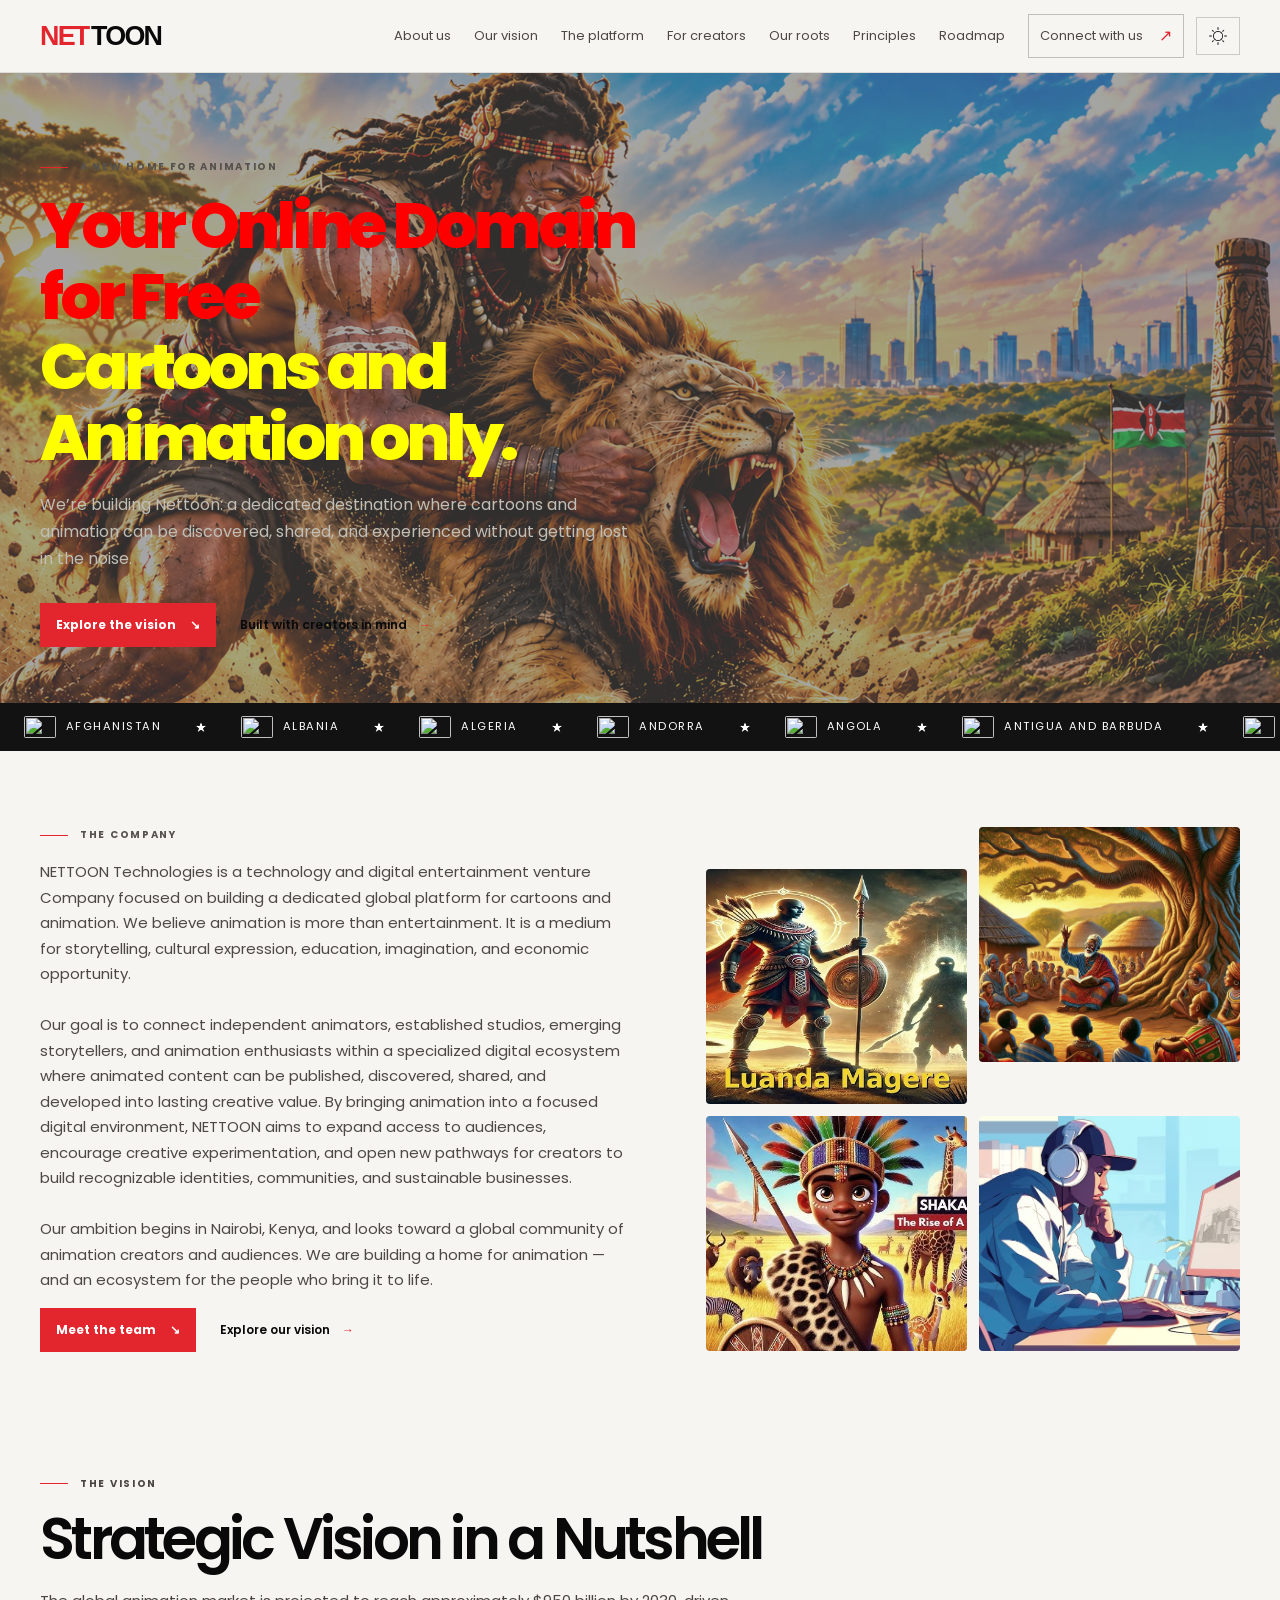
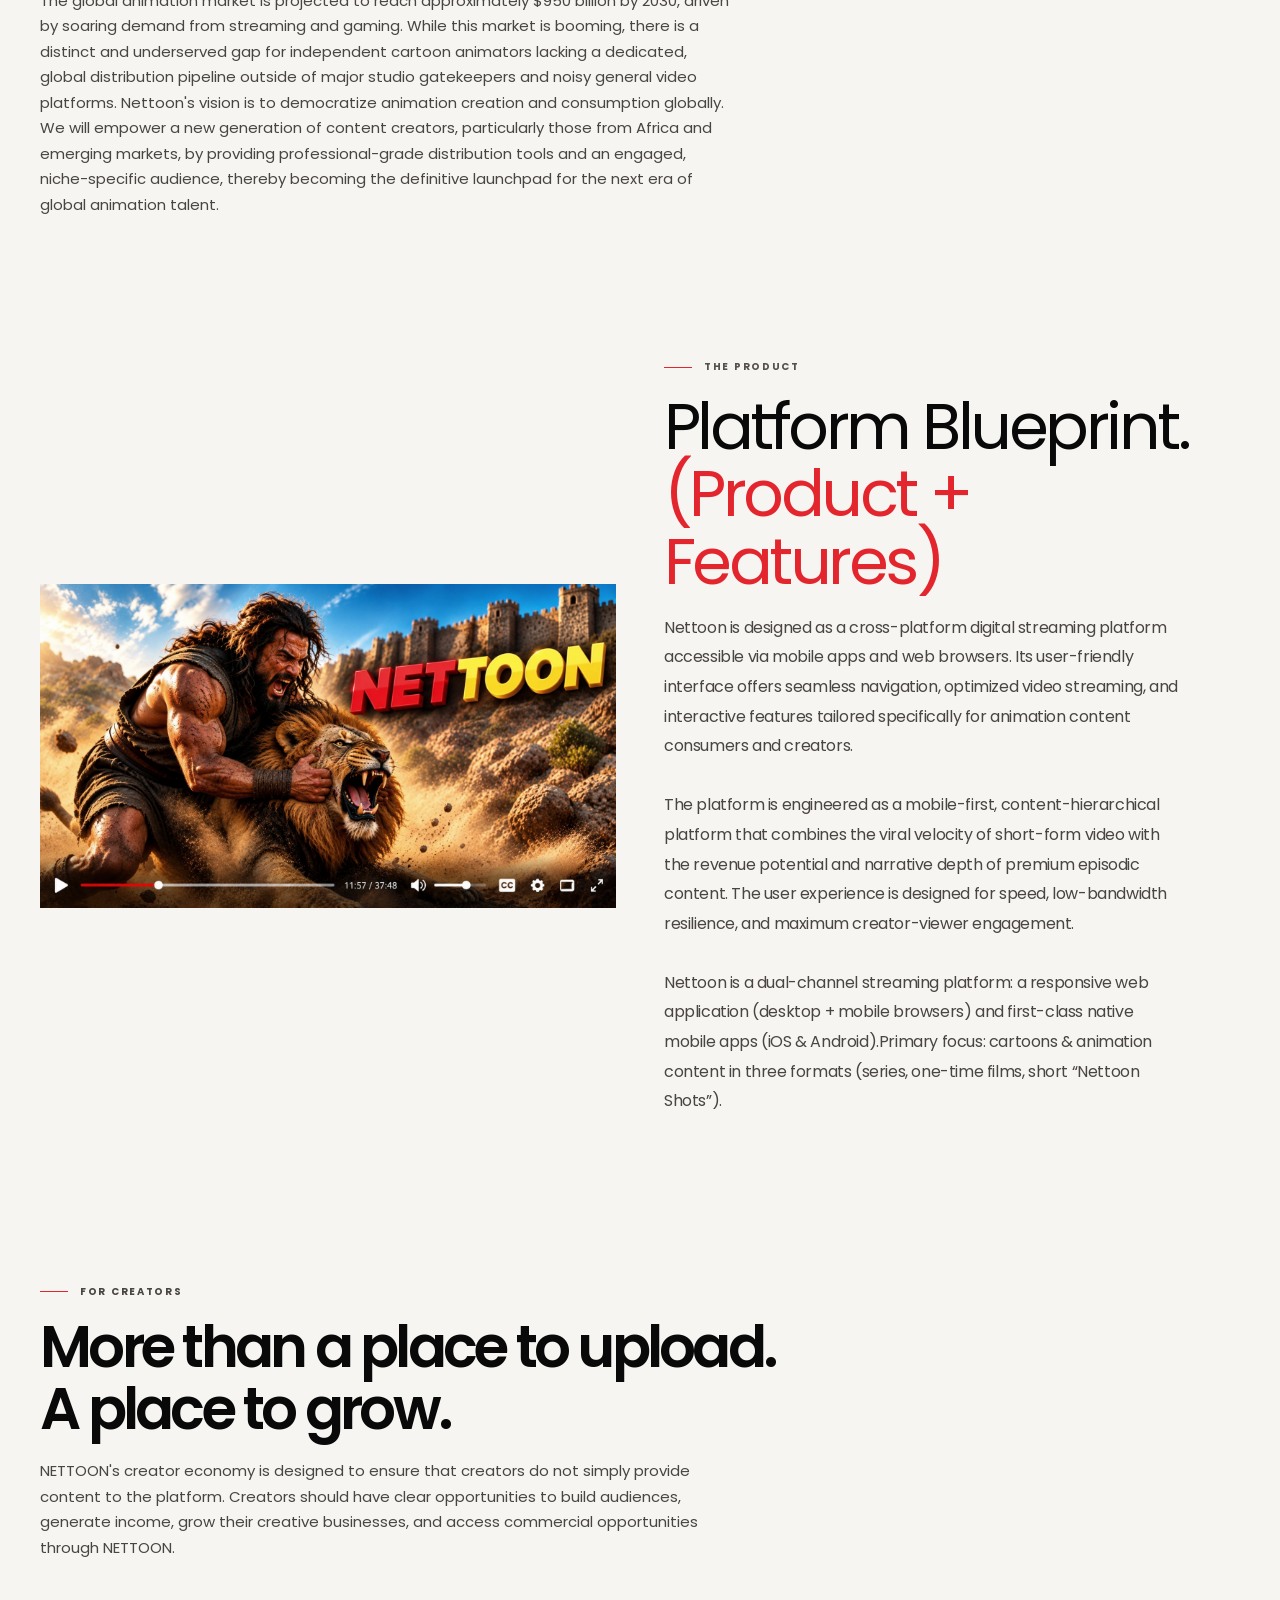
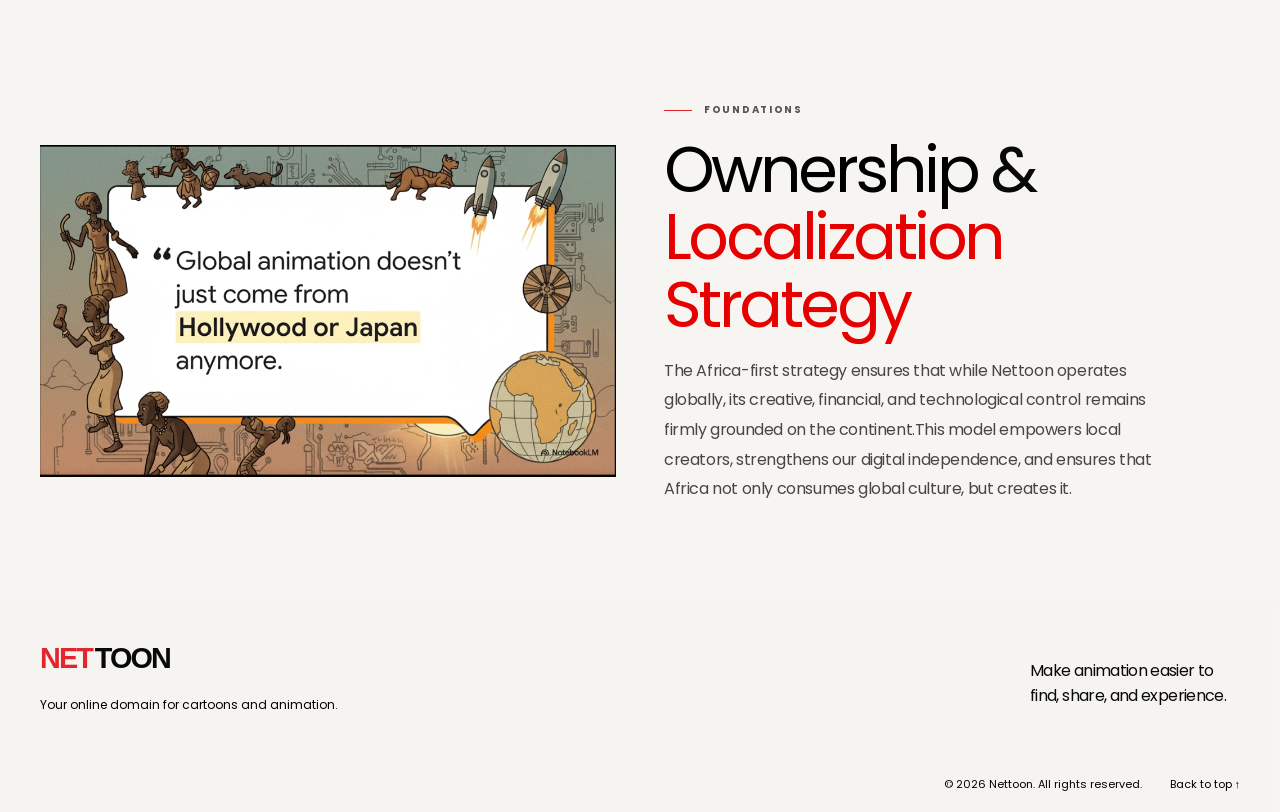
==== commit 80f06787: "Add files via upload" ====
--- a/index.html
+++ b/index.html
@@ -264,7 +264,7 @@
                         alt="Immersive storytelling landscape"
                         loading="lazy"
                     >
-                    <figcaption>Immersive storytelling landscape</figcaption>
+ 
                 </figure>
             </div>
         </section>
@@ -322,8 +322,7 @@
                         alt="African landscape at golden hour"
                         loading="lazy"
                     >
-                    <figcaption>African landscape at golden hour</figcaption>
-                </figure>
+        
             </div>
         </section>
 
--- a/styles.css
+++ b/styles.css
@@ -4478,7 +4478,7 @@
 
 /* 8. Keep the fixed-height hero from feeling excessively tall */
 .hero.section-shell {
-  height: clamp(520px, 70vh, 660px);
+  height: clamp(520px, 95vh, 660px);
 }
 
 .hero.section-shell .hero-layout {
@@ -4842,7 +4842,7 @@
 
 /* Countries ticker — reduce font size */
 .ticker {
-    font-size: 0.85rem;
+    font-size: 0.7rem;
 }
 
 .ticker-track {
@@ -4856,4 +4856,245 @@
 
 .ticker {
     margin-top: -30px;
+}
+/* Creator section layout */
+.creator-layout {
+    display: grid;
+    grid-template-columns: 1fr 1fr;
+    align-items: center;
+    gap: 4rem;
+}
+
+/* Text on the left */
+.creator-copy {
+    grid-column: 1;
+    grid-row: 1;
+}
+
+.creator-visual {
+    grid-column: 2;
+    grid-row: 1;
+    margin-top: 12rem;
+}
+.creator-mockup {
+    display: block;
+    width: 100%;
+    height: auto;
+    object-fit: cover;
+}
+
+@media (max-width: 768px) {
+    .creator-layout {
+        grid-template-columns: 1fr;
+        gap: 2rem;
+    }
+
+    .creator-copy {
+        grid-column: 1;
+        grid-row: 1;
+    }
+
+    .creator-visual {
+        grid-column: 1;
+        grid-row: 2;
+         margin-top: 0rem;
+    }
+}
+
+/* LIGHT MODE */
+.ownership-title {
+    color: #000000;
+}
+
+.localization-title {
+    color: #e60000;
+}
+
+/* DARK MODE */
+html[data-theme="dark"] .ownership-title {
+    color:white;
+}
+
+html[data-theme="dark"] .localization-title {
+    color: #ffd629;
+}
+
+/* LIGHT MODE */
+.vision-title {
+    color: #000000;
+}
+
+.statement-title {
+    color: #e60000;
+}
+
+/* DARK MODE */
+html[data-theme="dark"] .vision-title {
+    color: white;
+}
+
+html[data-theme="dark"] .statement-title {
+    color: #ffd629;
+}
+/* LIGHT MODE */
+.mission-title {
+    color: #000000;
+}
+
+.mission-statement-title {
+    color: #e60000;
+}
+
+/* DARK MODE */
+html[data-theme="dark"] .mission-title {
+    color: white;
+}
+
+html[data-theme="dark"] .mission-statement-title {
+    color: #ffd629;
+}
+/* LIGHT MODE */
+.core-values-title {
+    color: #000000;
+}
+
+.cultural-philosophy-title {
+    color: #e60000;
+}
+
+/* DARK MODE */
+html[data-theme="dark"] .core-values-title {
+    color: #e60000;
+}
+
+html[data-theme="dark"] .cultural-philosophy-title {
+    color: #ffd629;
+}
+
+/* =========================================
+   NETTOON — CALL TO ACTION
+   INHERIT ESTABLISHED PLATFORM TYPOGRAPHY
+========================================= */
+/* =========================================
+   NETTOON — CALL TO ACTION
+========================================= */
+
+.cta-section {
+    margin-top: 5rem;
+    padding: 5rem 0;
+}
+
+/* Two-column layout */
+.cta-layout {
+    display: grid;
+    grid-template-columns: 1fr 1fr;
+    align-items: center;
+    gap: 4rem;
+}
+
+/* LEFT — TEXT */
+.cta-copy {
+    grid-column: 1;
+    grid-row: 1;
+    text-align: left;
+}
+
+.cta-copy .eyebrow {
+    justify-content: flex-start;
+}
+
+.cta-title {
+    margin-bottom: 2rem;
+}
+
+.cta-copy .large-copy {
+    margin-bottom: 1.25rem;
+}
+
+.cta-copy p {
+    margin-bottom: 1.25rem;
+}
+
+.cta-copy strong {
+    font-weight: 700;
+}
+
+/* Closing statement */
+.cta-closing {
+    margin: 2.5rem 0 2rem;
+}
+
+/* RIGHT — IMAGE */
+.cta-visual {
+    grid-column: 2;
+    grid-row: 1;
+    margin-top: 2rem;
+}
+
+.cta-visual .creator-mockup {
+    display: block;
+    width: 100%;
+    height: auto;
+    object-fit: cover;
+}
+
+.creator-visual .cta-visual
+{
+
+  margin-top: 100rem;
+}
+
+/* =========================================
+   BRAND COLORS
+========================================= */
+
+/* Light mode */
+.cta-title em,
+.cta-closing em {
+    color: #e60000;
+}
+
+/* Dark mode */
+html[data-theme="dark"] .cta-title em,
+html[data-theme="dark"] .cta-closing em {
+    color: #ffd629;
+}
+
+/* =========================================
+   DESKTOP — PUSH CTA IMAGE DOWN
+========================================= */
+
+@media (min-width: 769px) {
+    .cta-visual {
+        margin-top: 15rem;
+    }
+}
+
+/* =========================================
+   MOBILE RESPONSIVENESS
+========================================= */
+
+
+@media (max-width: 768px) {
+
+    .cta-layout {
+        grid-template-columns: 1fr;
+        gap: 2rem;
+    }
+
+    .cta-copy {
+        grid-column: 1;
+        grid-row: 1;
+    }
+
+    .cta-visual {
+        grid-column: 1;
+        grid-row: 2;
+        margin-top: 0;
+    }
+
+    .cta-closing {
+        margin: 2rem 0 1.5rem;
+    }
+
 }
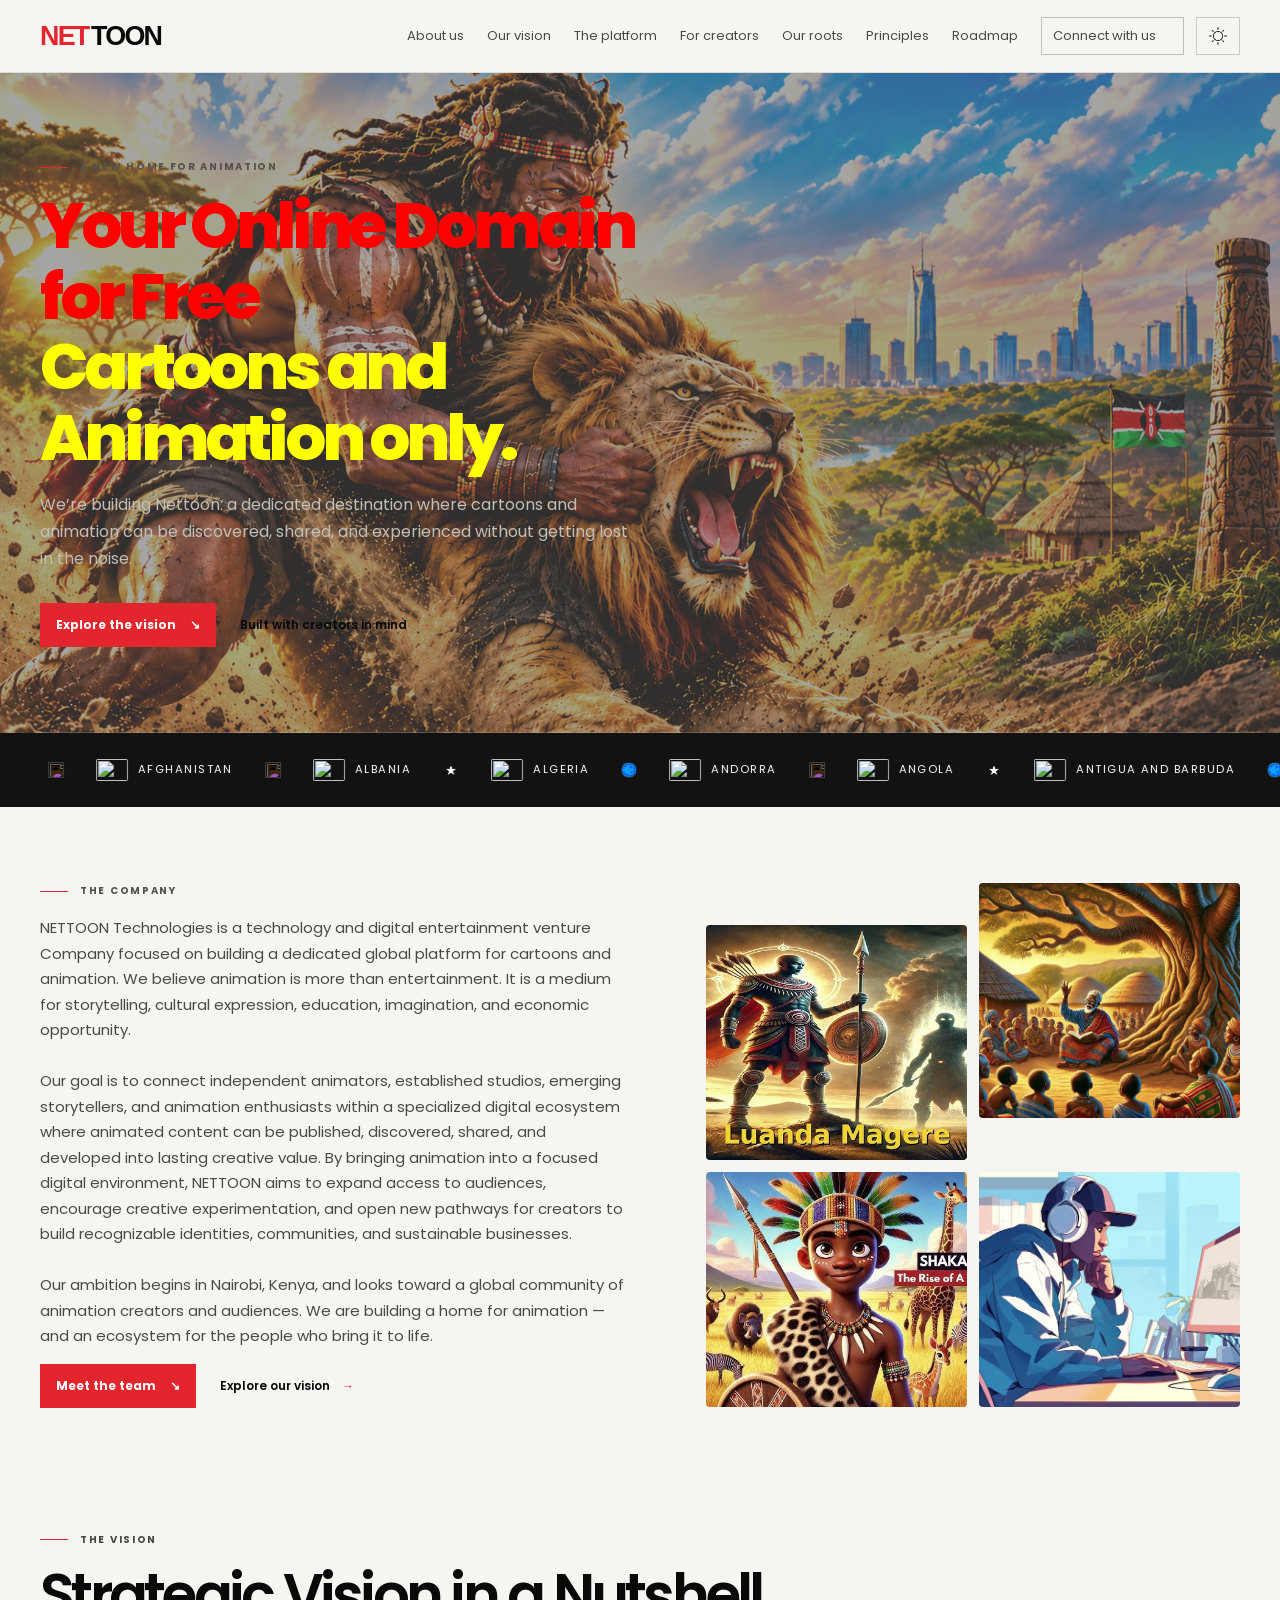
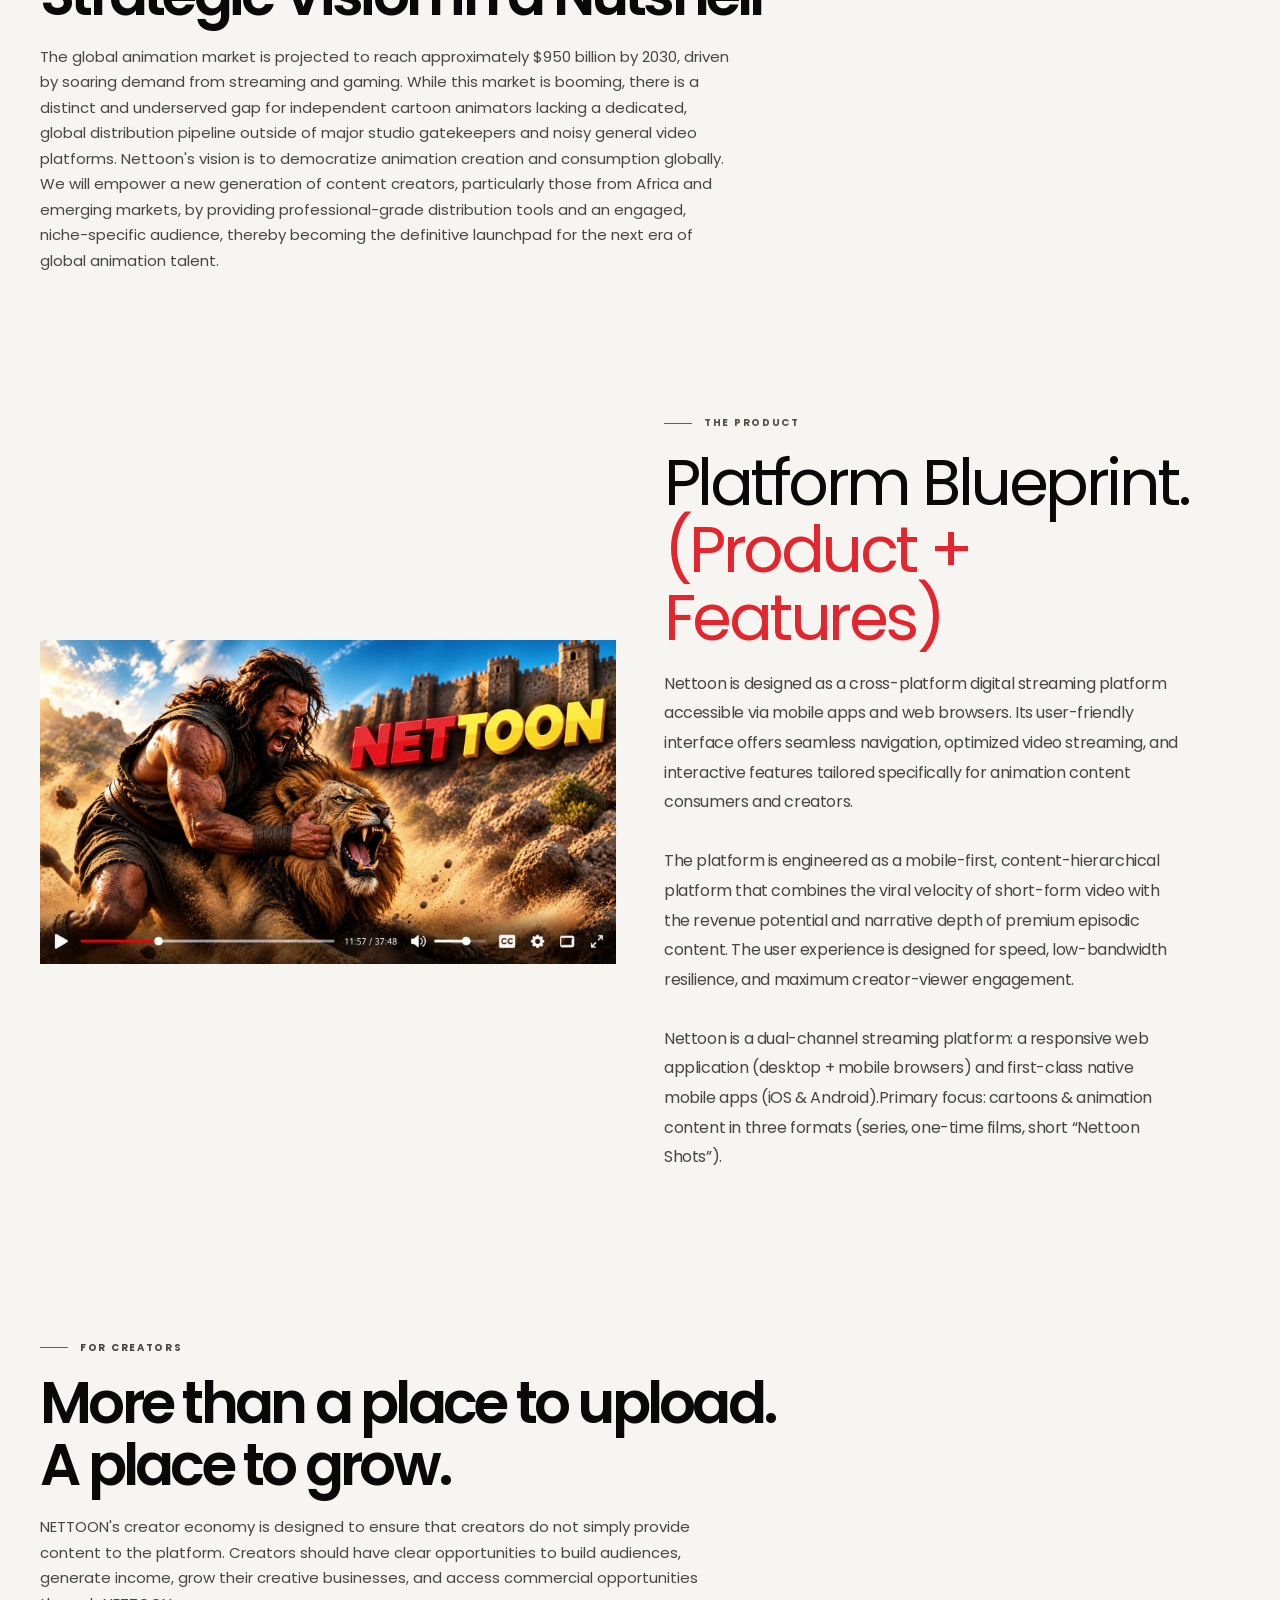
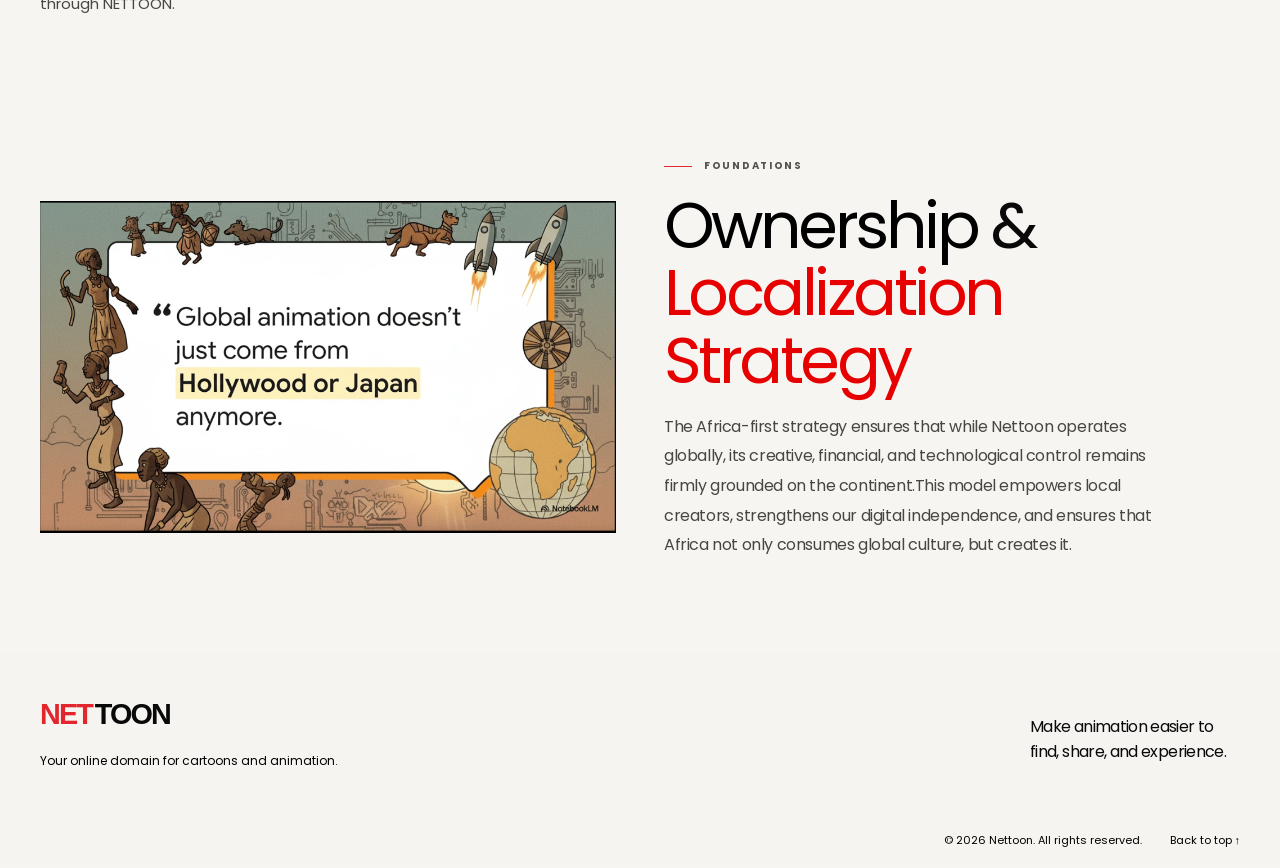
==== commit 6a02a797: "Add files via upload" ====
--- a/index.html
+++ b/index.html
@@ -15,7 +15,7 @@
     <link rel="preconnect" href="https://fonts.gstatic.com" crossorigin>
 
     <link href="https://fonts.googleapis.com/css2?family=DM+Sans:wght@400;500;600;700&family=Manrope:wght@400;500;600;700;800&display=swap" rel="stylesheet">
-<link rel="stylesheet" href="styles(7).css">
+
 
     <link rel="stylesheet" href="styles.css">
     <script src="script.js" defer></script>
@@ -64,7 +64,7 @@
                 <!-- Contact link -->
                 <a class="nav-cta" href="contact.html">
                     Connect with us
-                    <span aria-hidden="true">↗</span>
+                    <span aria-hidden="true"></span>
                 </a>
 
                 <!-- Theme toggle at the bottom -->
--- a/styles.css
+++ b/styles.css
@@ -5097,4 +5097,81 @@
         margin: 2rem 0 1.5rem;
     }
 
+}
+
+
+/* ========================================
+   CELESTIAL TICKER ANIMATION
+======================================== */
+
+#countryTicker {
+    width: 100%;
+    overflow: hidden;
+}
+
+.country-ticker-track {
+    display: flex;
+    width: max-content;
+    flex-wrap: nowrap;
+    align-items: center;
+    animation: countryTickerMove 30s linear infinite;
+    will-change: transform;
+}
+
+.country-ticker-track > * {
+    flex-shrink: 0;
+}
+
+.country-ticker-track .country {
+    display: inline-flex;
+    align-items: center;
+    gap: 8px;
+    white-space: nowrap;
+    margin-right: 24px;
+}
+
+.country-ticker-track .country img {
+    width: 28px;
+    height: 21px;
+    object-fit: contain;
+}
+
+.country-ticker-track .ticker-star {
+    margin-right: 24px;
+    font-size: 16px;
+}
+
+@keyframes countryTickerMove {
+    from {
+        transform: translateX(0);
+    }
+
+    to {
+        transform: translateX(-50%);
+    }
+}
+
+@media (prefers-reduced-motion: reduce) {
+    .country-ticker-track {
+        animation: none;
+    }
+}
+
+/* NETTOON ticker — ultra-slow scrolling */
+.ticker-track {
+    animation-duration: 1800s !important;
+    animation-timing-function: linear !important;
+    animation-iteration-count: infinite !important;
+}
+
+/* NETTOON — Sticky country ticker */
+.ticker {
+    position: sticky;
+    top: 72px; /* Match the actual desktop header height */
+    z-index: 100;
+    width: 100%;
+    overflow: hidden;
+    white-space: nowrap;
+    margin-top: 0;
+    background: var(--background, #fff);
 }
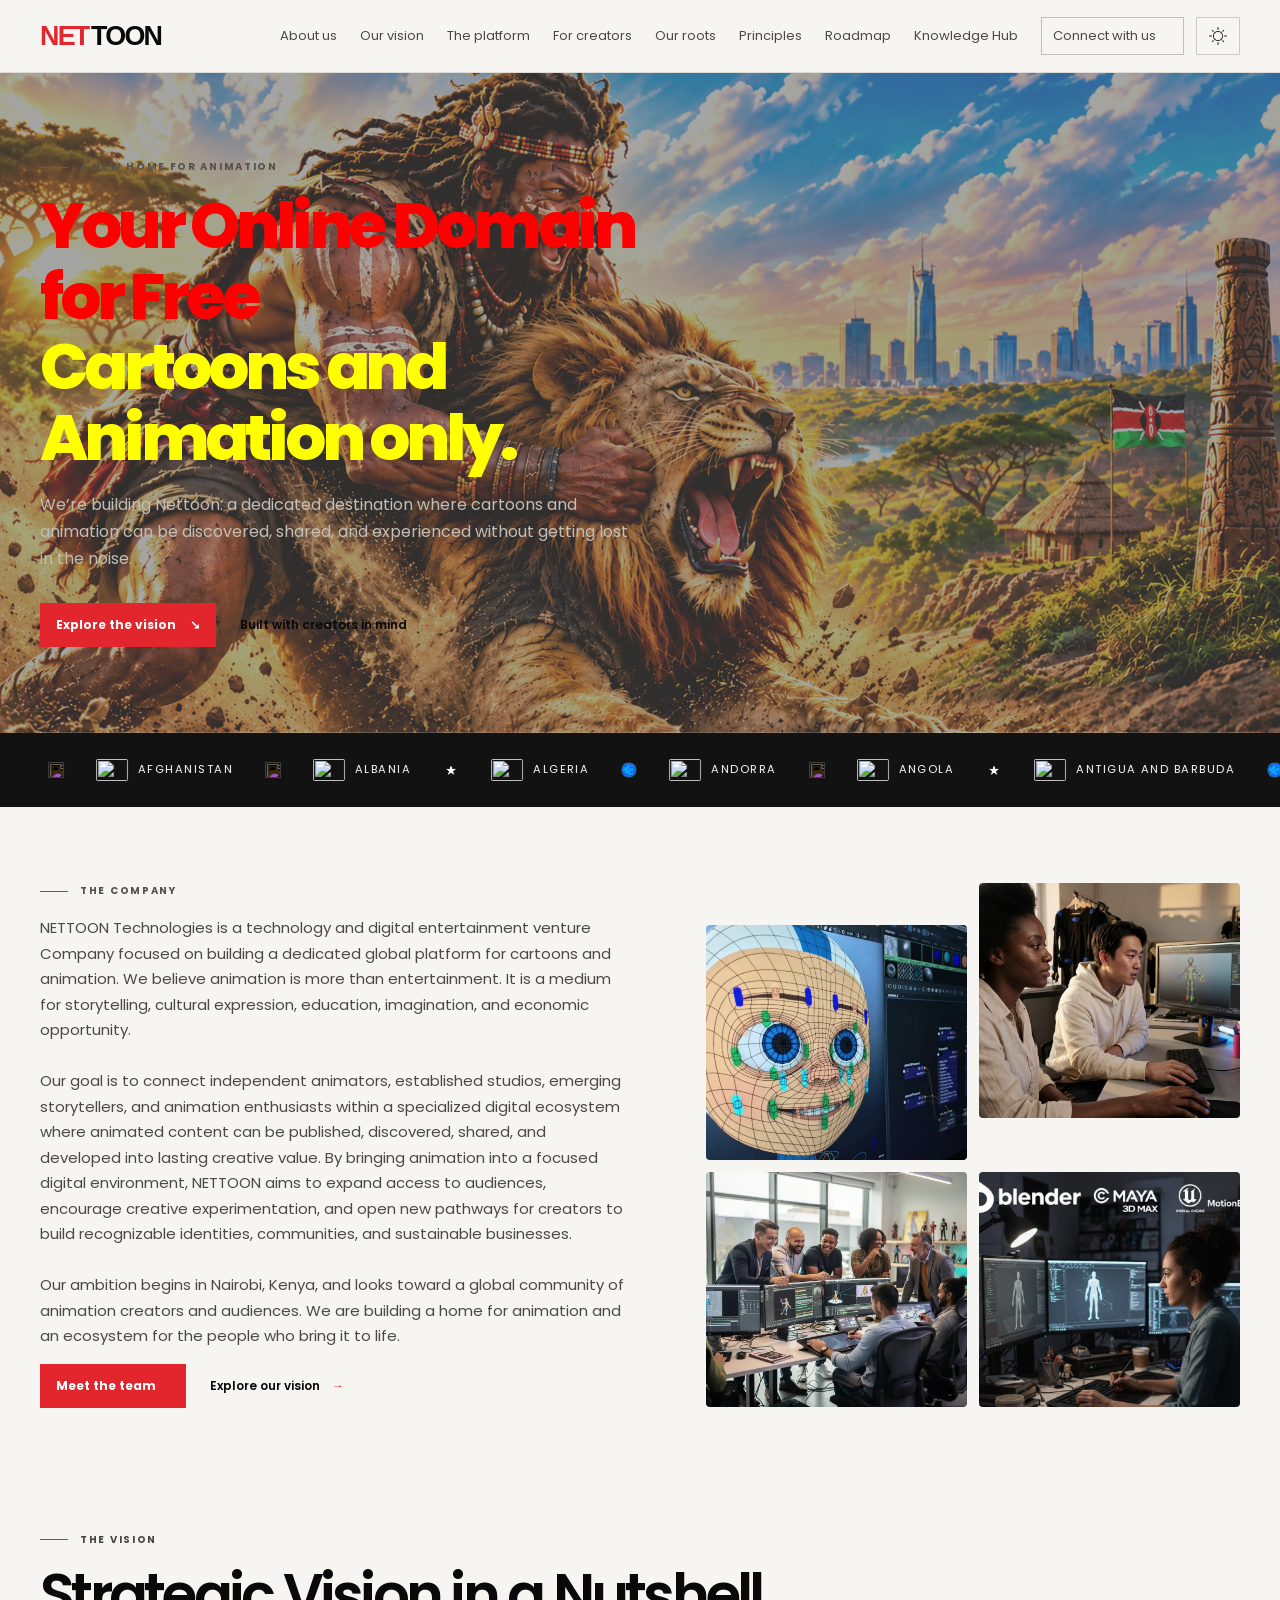
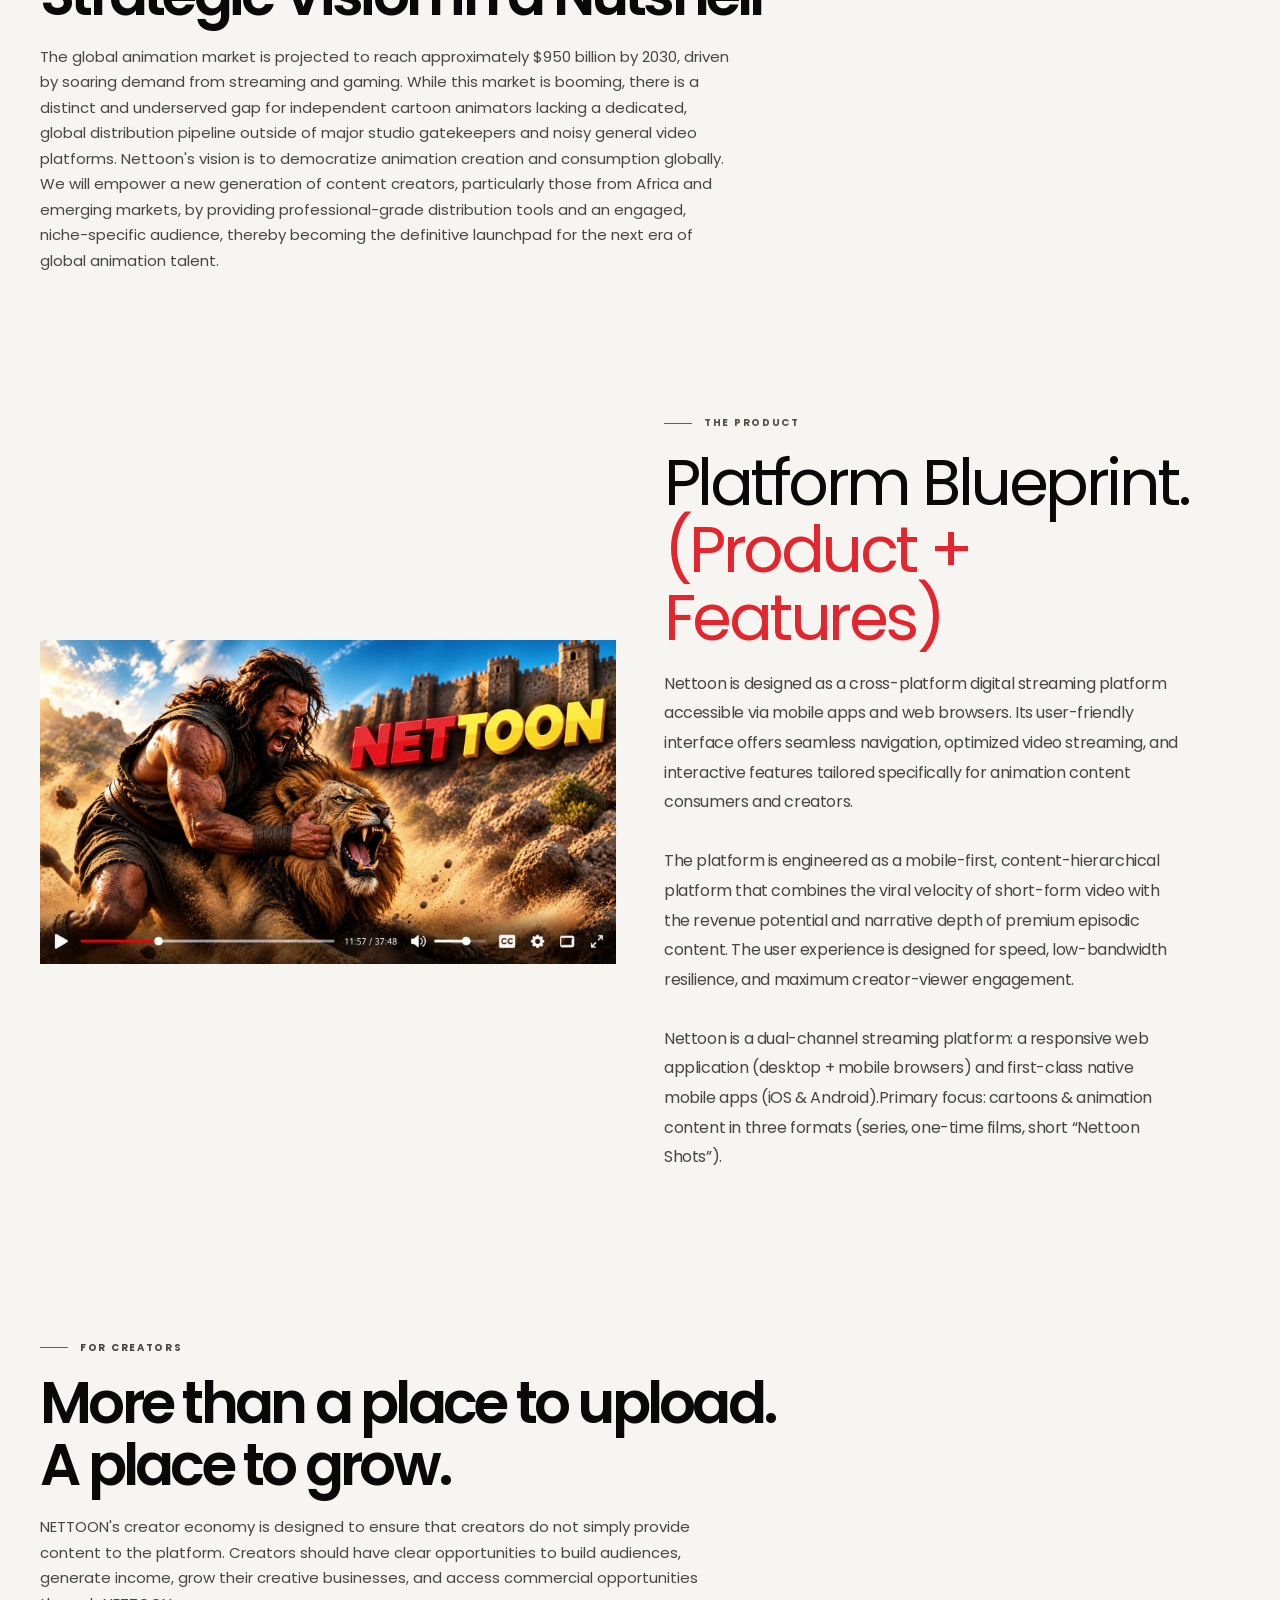
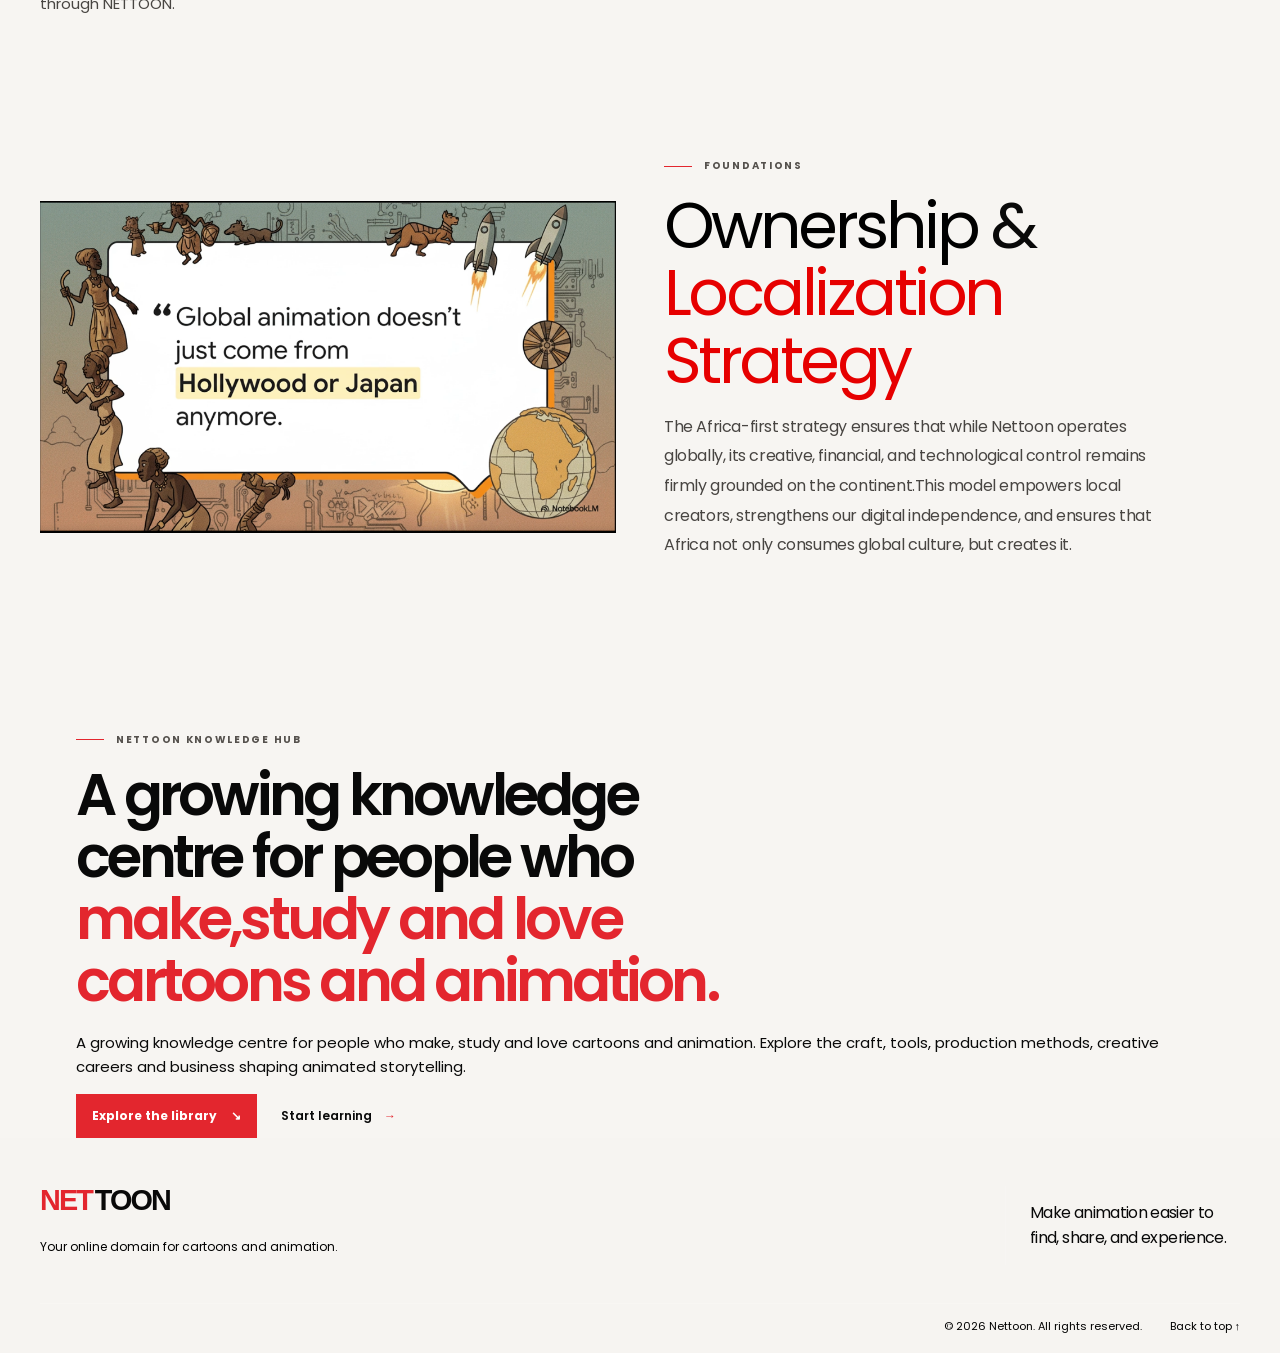
==== commit c892c096: "Add files via upload" ====
--- a/index.html
+++ b/index.html
@@ -58,7 +58,7 @@
             <a href="roots.html">Our roots</a>
             <a href="principles.html">Principles</a>
             <a href="roadmap.html">Roadmap</a>
-
+  <a href="knowledge.html">Knowledge Hub</a>
             <div class="nav-actions">
 
                 <!-- Contact link -->
@@ -181,12 +181,12 @@
 Our ambition begins in Nairobi, Kenya, and looks toward a global community of animation creators
  and audiences.
 
-We are building a home for animation — and an ecosystem for the people who bring it to life.
+We are building a home for animation and an ecosystem for the people who bring it to life.
                     </p>
 
                     <div class="hero-actions">
                         <a class="button button-primary" href="#team">
-                            Meet the team <span aria-hidden="true">↘</span>
+                            Meet the team <span aria-hidden="true"></span>
                         </a>
 
                         <a class="text-link" href="vision.html">
@@ -197,13 +197,13 @@
 
                 <div class="about-photo-mosaic" aria-label="Placeholder images representing the Nettoon team and creative community">
 
-                    <img src="lwanda magere (1).png" alt="Mockup image of a collaborative team meeting">
-
-                    <img src="12 (1).png" alt="Mockup image of creative teammates working together">
-
-                    <img src="images (2).jpeg" alt="Mockup image of a team brainstorming">
-
-                    <img src="IMG-20260404-WA0005.jpg" alt="Mockup image of a team discussion">
+                    <img src="art 1.jpg" alt="Mockup image of creative teammates working together">
+
+                    <img src="creator 3.jpg" alt="Mockup image of a collaborative team meeting">
+
+                    <img src="industry.jpg" alt="Mockup image of a team brainstorming" style="margin-top: 0rem;">
+
+                    <img src="17.jpg" alt="Mockup image of a team discussion">
 
                     <span class="about-photo-label" style="display:none">Mockup imagery · replace before launch</span>
                 </div>
@@ -326,7 +326,68 @@
             </div>
         </section>
 
- 
+  <div class="knowledge-page">
+<section
+    class="kh-hero"
+    aria-labelledby="kh-title"
+    style="
+        --kh-hero-bg: url('17.jpg');
+        --kh-hero-bg-position: center center;
+        padding-top: 5rem;
+        margin-top: 0rem;
+    "
+>
+    <div class="kh-hero-grid" aria-hidden="true"></div>
+
+    <div class="container kh-hero-layout">
+
+            <div class="container">
+                <p class="eyebrow">
+                    <span class="eyebrow-line"></span>
+       NETTOON KNOWLEDGE HUB
+                </p>
+
+            <h1 id="kh-title">
+                 A growing knowledge centre for people who<br>
+               <em>make,study and love cartoons and animation.</em>
+           
+       
+            </h1>
+
+            <p class="kh-hero-lede">
+                A growing knowledge centre for people who make, study and love
+                cartoons and animation. Explore the craft, tools, production
+                methods, creative careers and business shaping animated storytelling.
+            </p>
+
+                        <div class="hero-actions">
+                        <a class="button button-primary" href="knowledge.html">
+                             Explore the library <span aria-hidden="true">↘</span>
+                        </a>
+
+                        <a class="text-link" href="knowledge/creator-academy.html">
+                          Start learning <span aria-hidden="true">→</span>
+                        </a>
+                    </div>
+
+        
+
+            <div class="kh-hero-meta" style="display: none;">
+                <span class="kh-live-dot"></span>
+                LEARN · CREATE · ANIMATE
+                <i></i>
+                BUILT FOR A GLOBAL CREATIVE COMMUNITY
+            </div>
+
+        </div>
+    </div>
+
+    <div class="kh-hero-bottom" style="display: none;">
+        <span>ANIMATION KNOWLEDGE</span>
+        <span>01 / DISCOVER</span>
+    </div>
+</section>
+   </div>
 
     </main>
 
--- a/styles.css
+++ b/styles.css
@@ -5159,7 +5159,7 @@
 
 /* NETTOON ticker — ultra-slow scrolling */
 .ticker-track {
-    animation-duration: 1800s !important;
+    animation-duration: 1600s !important;
     animation-timing-function: linear !important;
     animation-iteration-count: infinite !important;
 }
@@ -5174,4 +5174,30 @@
     white-space: nowrap;
     margin-top: 0;
     background: var(--background, #fff);
+}
+
+/* Software names — yellow in dark mode */
+html[data-theme="dark"] .software-page .sw-tool-body h3 {
+    color: #FFD400;
+}
+
+/* Software names: yellow in dark mode */
+html[data-theme="dark"] .software-page .sw-tool-body h3,
+html[data-theme="dark"] .software-page .sw-table tbody td:first-child {
+    color: #FFD400;
+}
+
+/* Software names and selected headings — yellow in dark mode */
+html[data-theme="dark"] .software-page .sw-tool-body h3,
+html[data-theme="dark"] .software-page .sw-table tbody td:first-child,
+html[data-theme="dark"] .software-page .sw-step h3 {
+    color: #FFD400;
+}
+
+/* Selected software and content headings — yellow in dark mode */
+html[data-theme="dark"] .software-page .sw-tool-body h3,
+html[data-theme="dark"] .software-page .sw-table tbody td:first-child,
+html[data-theme="dark"] .software-page .sw-step h3,
+html[data-theme="dark"] .software-page .sw-related a span {
+    color: #FFD400;
 }
